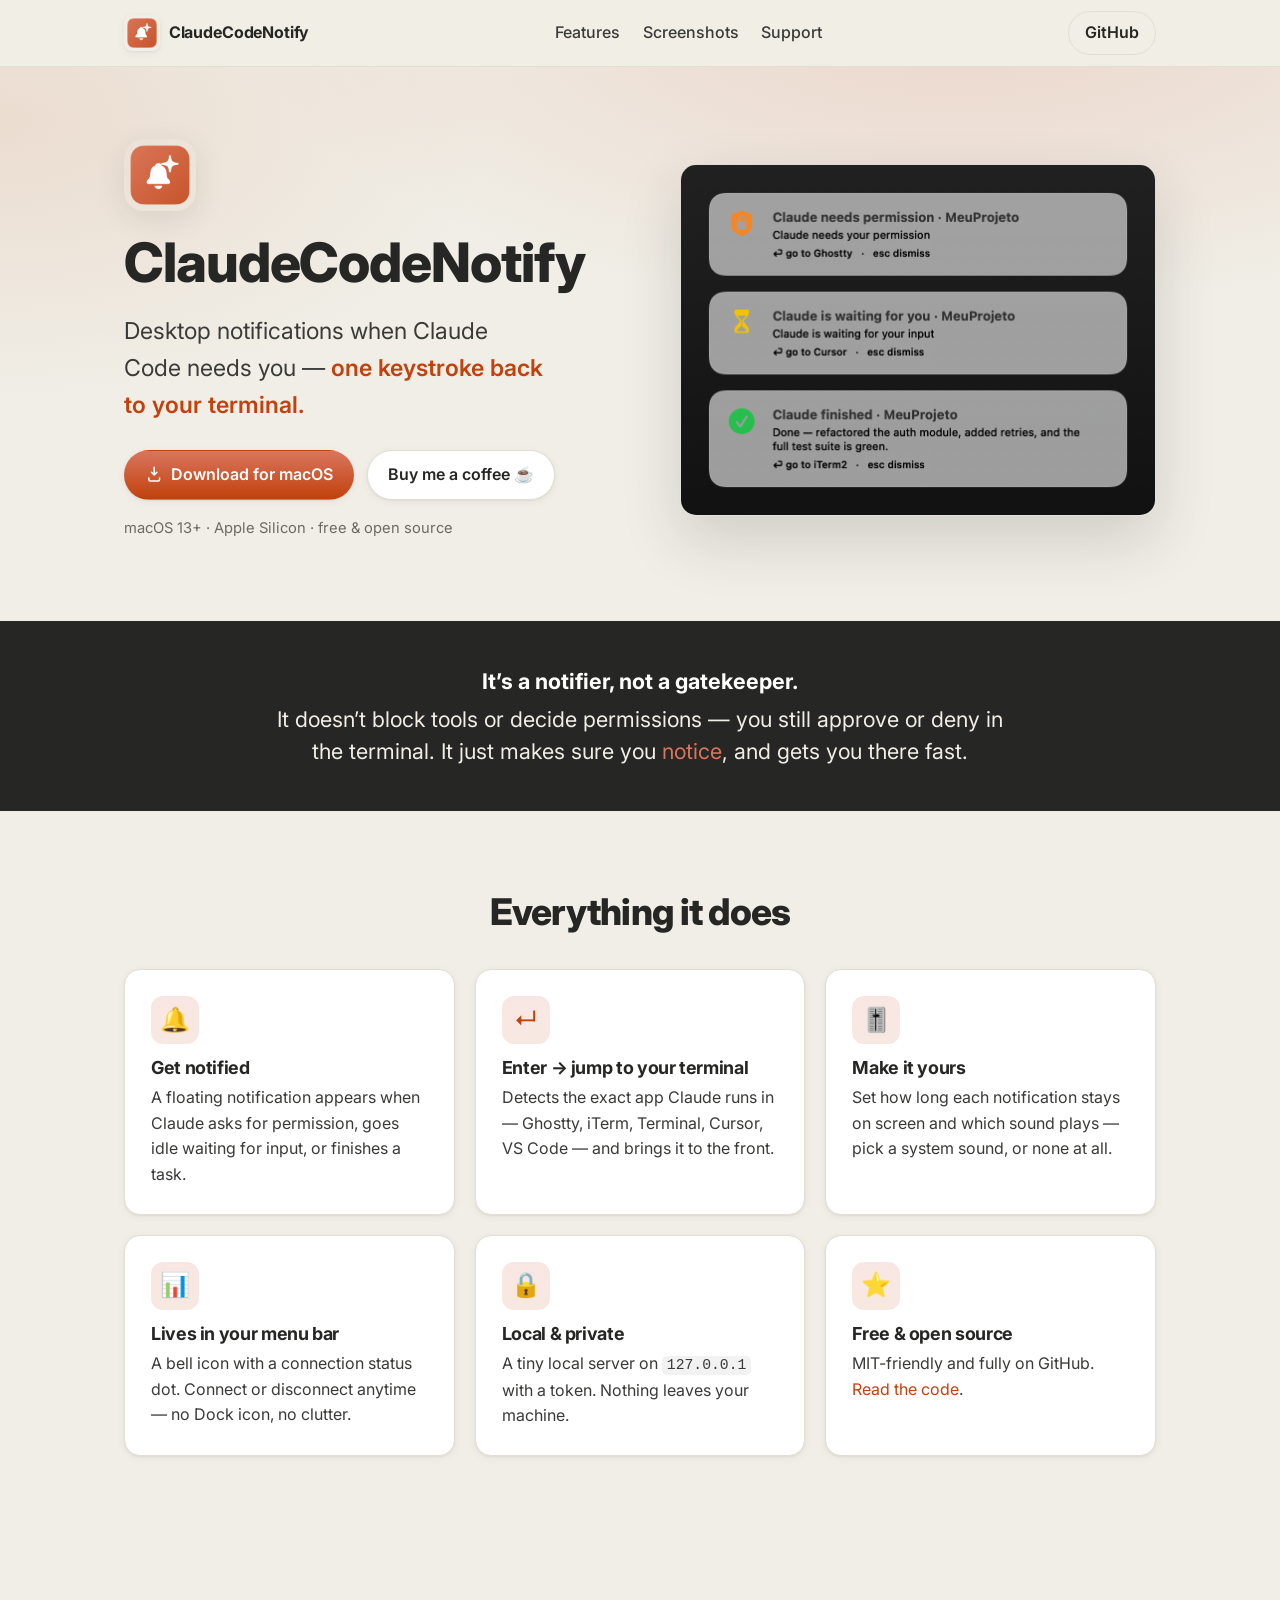
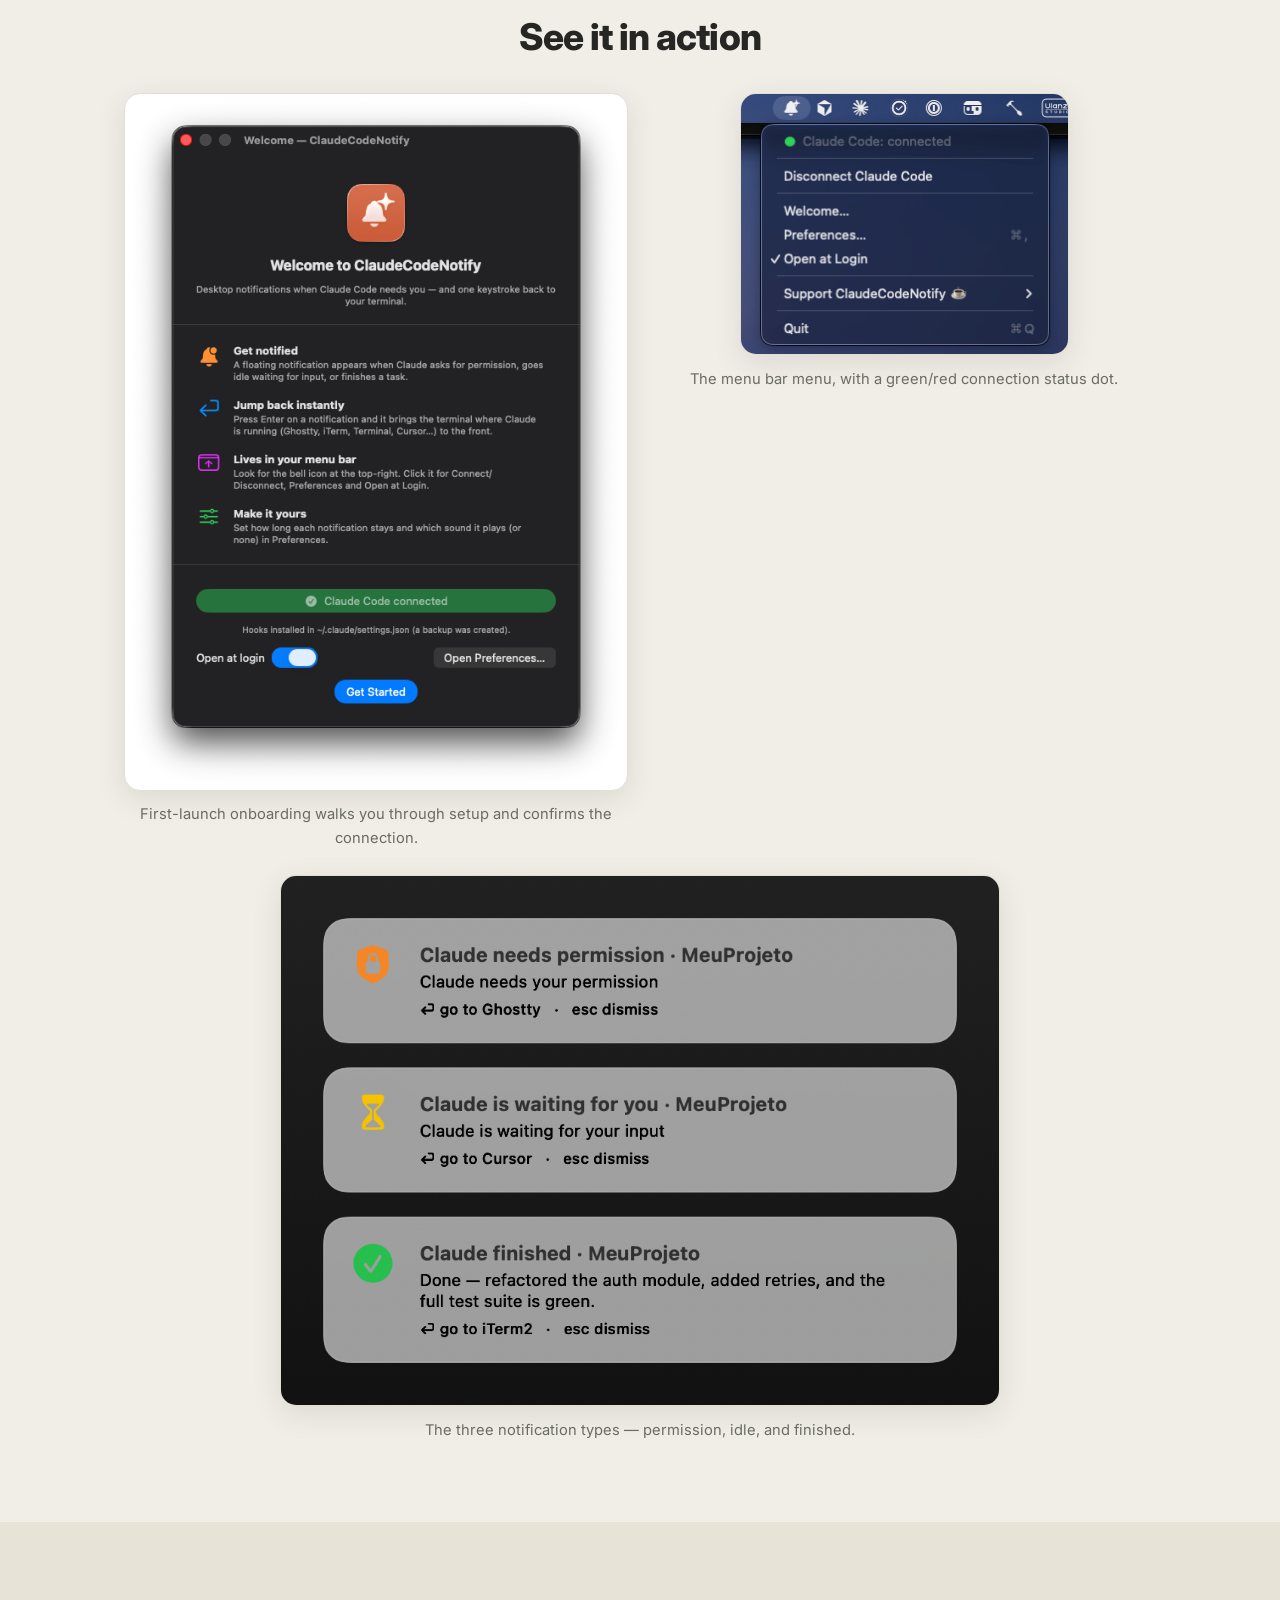
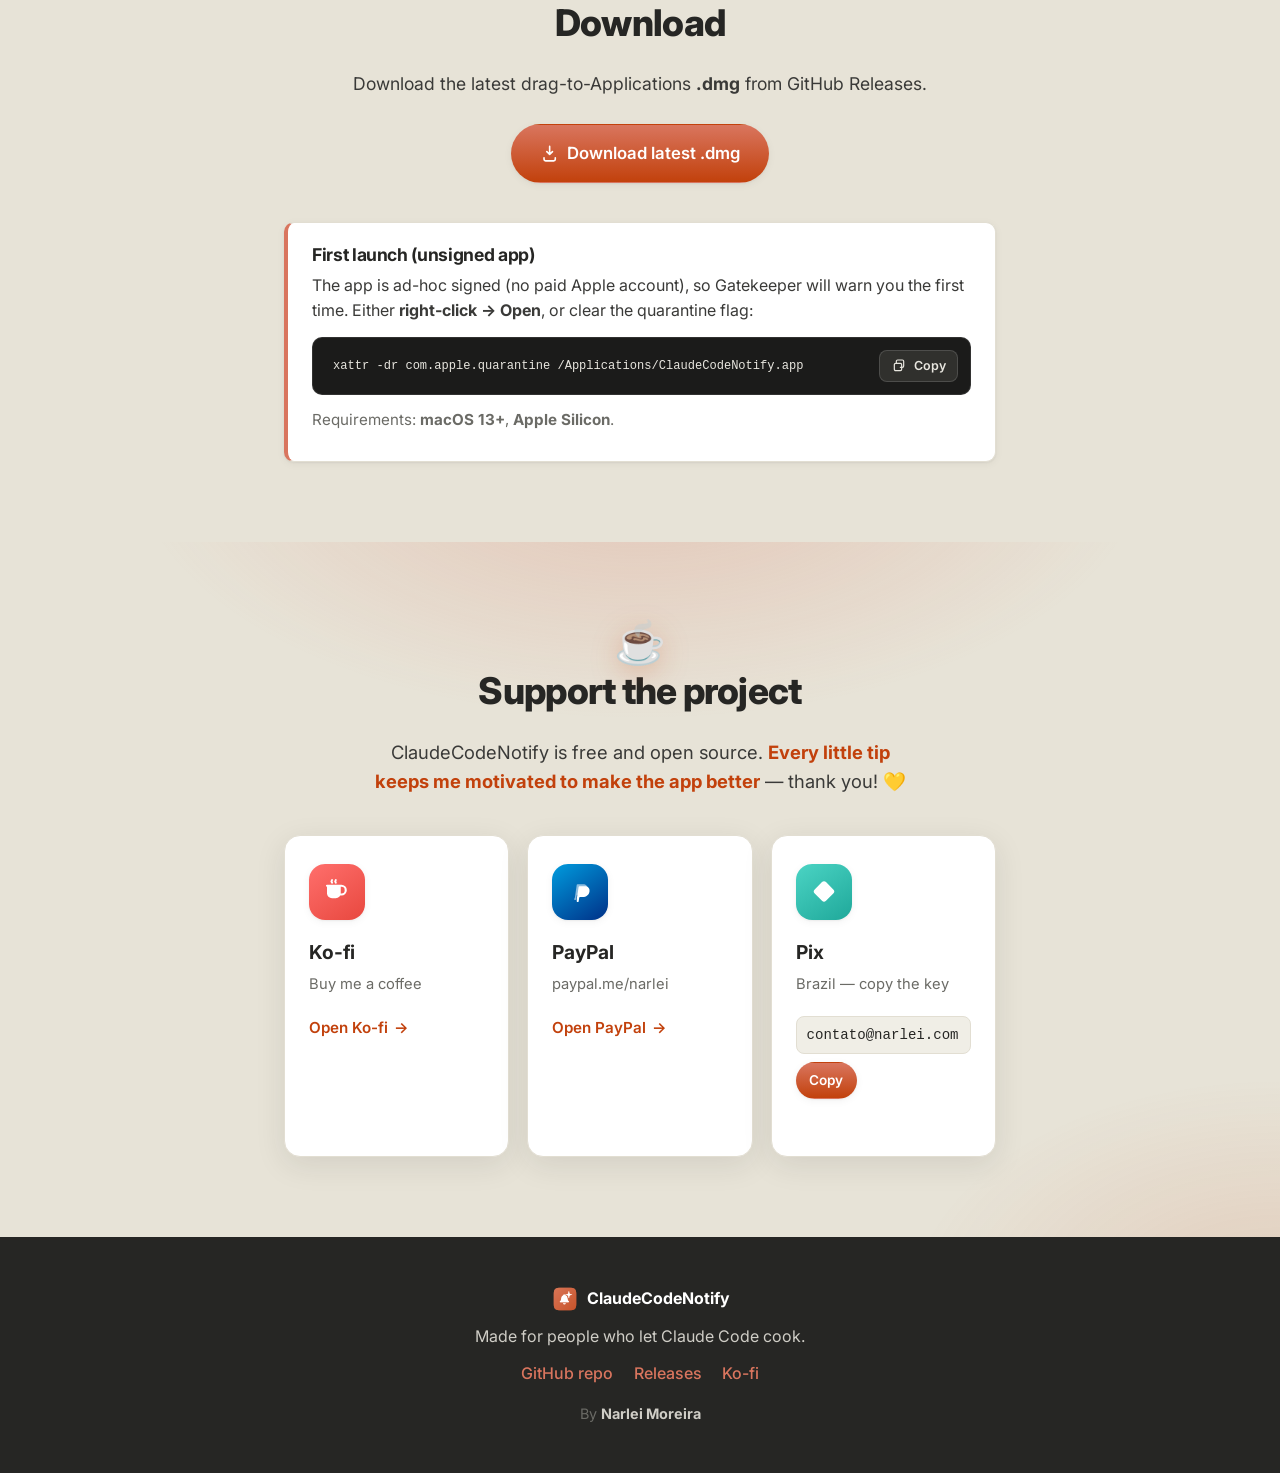
==== website/index.html @ e48ec235 "Notifications improvements" ====
<!DOCTYPE html>
<html lang="en">
<head>
  <meta charset="UTF-8" />
  <meta name="viewport" content="width=device-width, initial-scale=1.0" />
  <title>ClaudeCodeNotify — Desktop notifications for Claude Code</title>
  <meta name="description" content="A tiny macOS menu bar app that notifies you when Claude Code needs permission, goes idle, or finishes a task — then one keystroke brings your terminal back to the front." />

  <!-- Open Graph / social -->
  <meta property="og:title" content="ClaudeCodeNotify" />
  <meta property="og:description" content="Desktop notifications when Claude Code needs you — one keystroke back to your terminal." />
  <meta property="og:type" content="website" />
  <meta property="og:image" content="assets/notifications.png" />

  <link rel="icon" type="image/png" href="assets/icon.png" />

  <!-- Inter via CDN (with system fallback in CSS) -->
  <link rel="preconnect" href="https://fonts.googleapis.com" />
  <link rel="preconnect" href="https://fonts.gstatic.com" crossorigin />
  <link href="https://fonts.googleapis.com/css2?family=Inter:wght@400;500;600;700;800&display=swap" rel="stylesheet" />

  <link rel="stylesheet" href="styles.css" />
</head>
<body>
  <a class="skip-link" href="#main">Skip to content</a>

  <!-- ───────────────────────── Header ───────────────────────── -->
  <header class="site-header">
    <nav class="nav" aria-label="Primary">
      <a class="brand" href="#top">
        <img class="brand__icon" src="assets/icon.png" alt="" width="36" height="36" />
        <span class="brand__name">ClaudeCodeNotify</span>
      </a>
      <ul class="nav__links">
        <li><a href="#features">Features</a></li>
        <li><a href="#screenshots">Screenshots</a></li>
        <li><a href="#support">Support</a></li>
      </ul>
      <a class="btn btn--ghost nav__cta" href="https://github.com/narlei/claudecodenotify" rel="noopener">GitHub</a>
    </nav>
  </header>

  <main id="main">
    <span id="top"></span>

    <!-- ───────────────────────── Hero ───────────────────────── -->
    <section class="hero">
      <div class="hero__inner">
        <div class="hero__copy">
          <div class="hero__badge">
            <img src="assets/icon.png" alt="ClaudeCodeNotify app icon: a coral squircle with a white bell and a sparkle" width="72" height="72" />
          </div>
          <h1 class="hero__title">ClaudeCodeNotify</h1>
          <p class="hero__tagline">
            Desktop notifications when Claude Code needs you —
            <span class="accent">one keystroke back to your terminal.</span>
          </p>
          <div class="hero__actions">
            <a class="btn btn--primary" href="#download">
              <svg class="btn__glyph" viewBox="0 0 24 24" aria-hidden="true" focusable="false"><path d="M12 3v10m0 0l-3.5-3.5M12 13l3.5-3.5M5 17v2a2 2 0 002 2h10a2 2 0 002-2v-2" fill="none" stroke="currentColor" stroke-width="2" stroke-linecap="round" stroke-linejoin="round"/></svg>
              Download for macOS
            </a>
            <a class="btn btn--coffee" href="https://ko-fi.com/narlei" rel="noopener">
              Buy me a coffee ☕
            </a>
          </div>
          <p class="hero__note">macOS 13+ · Apple Silicon · free &amp; open source</p>
        </div>

        <div class="hero__visual">
          <img src="assets/notifications.png"
               alt="Three ClaudeCodeNotify notification cards: Claude needs permission, Claude is waiting for you, and Claude finished — each showing a keystroke to return to the terminal."
               width="952" height="702" loading="eager" />
        </div>
      </div>
    </section>

    <!-- ───────────────── What it is ───────────────── -->
    <section class="band" aria-labelledby="whatis-title">
      <div class="wrap">
        <p class="band__lead">
          <strong>It&rsquo;s a notifier, not a gatekeeper.</strong>
          <span id="whatis-title">It doesn&rsquo;t block tools or decide permissions — you still
          approve or deny in the terminal. It just makes sure you <em>notice</em>, and gets you
          there fast.</span>
        </p>
      </div>
    </section>

    <!-- ───────────────────────── Features ───────────────────────── -->
    <section id="features" class="section" aria-labelledby="features-title">
      <div class="wrap">
        <h2 id="features-title" class="section__title">Everything it does</h2>
        <ul class="features">
          <li class="card">
            <span class="card__icon" aria-hidden="true">🔔</span>
            <h3>Get notified</h3>
            <p>A floating notification appears when Claude asks for permission, goes idle waiting for input, or finishes a task.</p>
          </li>
          <li class="card">
            <span class="card__icon" aria-hidden="true">↵</span>
            <h3>Enter → jump to your terminal</h3>
            <p>Detects the exact app Claude runs in — Ghostty, iTerm, Terminal, Cursor, VS Code — and brings it to the front.</p>
          </li>
          <li class="card">
            <span class="card__icon" aria-hidden="true">🎚️</span>
            <h3>Make it yours</h3>
            <p>Set how long each notification stays on screen and which sound plays — pick a system sound, or none at all.</p>
          </li>
          <li class="card">
            <span class="card__icon" aria-hidden="true">📊</span>
            <h3>Lives in your menu bar</h3>
            <p>A bell icon with a connection status dot. Connect or disconnect anytime — no Dock icon, no clutter.</p>
          </li>
          <li class="card">
            <span class="card__icon" aria-hidden="true">🔒</span>
            <h3>Local &amp; private</h3>
            <p>A tiny local server on <code>127.0.0.1</code> with a token. Nothing leaves your machine.</p>
          </li>
          <li class="card">
            <span class="card__icon" aria-hidden="true">⭐</span>
            <h3>Free &amp; open source</h3>
            <p>MIT-friendly and fully on GitHub. <a href="https://github.com/narlei/claudecodenotify" rel="noopener">Read the code</a>.</p>
          </li>
        </ul>
      </div>
    </section>

    <!-- ───────────────────────── Screenshots ───────────────────────── -->
    <section id="screenshots" class="section" aria-labelledby="shots-title">
      <div class="wrap">
        <h2 id="shots-title" class="section__title">See it in action</h2>
        <div class="gallery">
          <figure class="shot">
            <img src="assets/onboarding.png" alt="The ClaudeCodeNotify welcome window explaining its four features, with a 'Claude Code connected' banner and a Get Started button." width="592" height="820" loading="lazy" />
            <figcaption>First-launch onboarding walks you through setup and confirms the connection.</figcaption>
          </figure>
          <figure class="shot">
            <img src="assets/menu.png" alt="The menu bar dropdown showing a green 'Claude Code: connected' status, with Disconnect, Welcome, Preferences, Open at Login, a Support ClaudeCodeNotify submenu, and Quit." width="329" height="261" loading="lazy" />
            <figcaption>The menu bar menu, with a green/red connection status dot.</figcaption>
          </figure>
          <figure class="shot shot--wide">
            <img src="assets/notifications.png" alt="The three notification types: permission request, idle waiting, and finished task." width="952" height="702" loading="lazy" />
            <figcaption>The three notification types — permission, idle, and finished.</figcaption>
          </figure>
        </div>
      </div>
    </section>

    <!-- ───────────────────────── Download ───────────────────────── -->
    <section id="download" class="section section--cream-deep" aria-labelledby="download-title">
      <div class="wrap wrap--narrow">
        <h2 id="download-title" class="section__title">Download</h2>
        <p class="download__lead">Download the latest drag-to-Applications <strong>.dmg</strong> from GitHub Releases.</p>
        <a class="btn btn--primary btn--lg" href="https://github.com/narlei/claudecodenotify/releases/latest/download/ClaudeCodeNotify.dmg" target="_blank" rel="noopener noreferrer">
          <svg class="btn__glyph" viewBox="0 0 24 24" aria-hidden="true" focusable="false"><path d="M12 3v10m0 0l-3.5-3.5M12 13l3.5-3.5M5 17v2a2 2 0 002 2h10a2 2 0 002-2v-2" fill="none" stroke="currentColor" stroke-width="2" stroke-linecap="round" stroke-linejoin="round"/></svg>
          Download latest .dmg
        </a>

        <div class="callout">
          <h3>First launch (unsigned app)</h3>
          <p>The app is ad-hoc signed (no paid Apple account), so Gatekeeper will warn you the first time. Either <strong>right-click → Open</strong>, or clear the quarantine flag:</p>
          <div class="command-copy">
            <pre class="terminal terminal--inline"><code>xattr -dr com.apple.quarantine /Applications/ClaudeCodeNotify.app</code></pre>
            <button class="command-copy__button" id="command-copy" type="button" data-command="xattr -dr com.apple.quarantine /Applications/ClaudeCodeNotify.app" aria-label="Copy quarantine removal command" aria-controls="command-next-steps" aria-expanded="false">
              <svg viewBox="0 0 24 24" aria-hidden="true" focusable="false"><path d="M8 8V5a2 2 0 0 1 2-2h7a2 2 0 0 1 2 2v7a2 2 0 0 1-2 2h-3m-7-6h7a2 2 0 0 1 2 2v7a2 2 0 0 1-2 2H7a2 2 0 0 1-2-2v-7a2 2 0 0 1 2-2z" fill="none" stroke="currentColor" stroke-width="1.8" stroke-linecap="round" stroke-linejoin="round"/></svg>
              <span aria-live="polite">Copy</span>
            </button>
          </div>
          <div class="command-next-steps" id="command-next-steps" hidden>
            <strong>Next:</strong>
            <ol>
              <li>Open Terminal</li>
              <li>Press <kbd>⌘V</kbd>, then <kbd>Enter</kbd></li>
            </ol>
          </div>
          <p class="callout__req">Requirements: <strong>macOS 13+</strong>, <strong>Apple Silicon</strong>.</p>
        </div>
      </div>
    </section>

    <!-- ───────────────────────── Support ───────────────────────── -->
    <section id="support" class="section section--support" aria-labelledby="support-title">
      <div class="wrap wrap--narrow">
        <span class="support__emoji" aria-hidden="true">☕</span>
        <h2 id="support-title" class="section__title">Support the project</h2>
        <p class="support__lead">
          ClaudeCodeNotify is free and open source. <strong>Every little tip keeps me
          motivated to make the app better</strong> — thank you! 💛
        </p>

        <div class="support__grid">
          <!-- Ko-fi -->
          <a class="support__card support__card--link" href="https://ko-fi.com/narlei" rel="noopener">
            <span class="support__icon support__icon--kofi" aria-hidden="true">
              <svg viewBox="0 0 24 24" fill="none">
                <path d="M4 7h11.5a3.5 3.5 0 0 1 0 7H15" stroke="currentColor" stroke-width="1.7" stroke-linecap="round" stroke-linejoin="round"/>
                <path d="M4 7v6a4 4 0 0 0 4 4h3a4 4 0 0 0 4-4V7H4z" fill="currentColor"/>
                <path d="M8 2.5c-.6.7-.6 1.3 0 2M11 2.5c-.6.7-.6 1.3 0 2" stroke="currentColor" stroke-width="1.6" stroke-linecap="round"/>
              </svg>
            </span>
            <span class="support__label">Ko-fi</span>
            <span class="support__sub">Buy me a coffee</span>
            <span class="support__cta">Open Ko-fi <span aria-hidden="true">→</span></span>
          </a>

          <!-- PayPal -->
          <a class="support__card support__card--link" href="https://paypal.me/narlei" rel="noopener">
            <span class="support__icon support__icon--paypal" aria-hidden="true">
              <svg viewBox="0 0 24 24" fill="none">
                <path d="M7.4 19.5l.5-3.2m0 0L9.4 6.2c.05-.3.3-.5.6-.5h4.3c2.6 0 4.2 1.6 3.8 4.1-.45 2.9-2.6 4.4-5.5 4.4H10c-.3 0-.55.2-.6.5l-.5 3.1c-.05.3-.3.5-.6.5H8c-.4 0-.65-.35-.6-.8z" fill="currentColor" opacity=".55"/>
                <path d="M9.4 17.5l1.5-9.6c.05-.3.3-.5.6-.5h4.3c2.6 0 4.2 1.6 3.8 4.1-.45 2.9-2.6 4.4-5.5 4.4H12c-.3 0-.55.2-.6.5l-.5 3.1c-.05.3-.3.5-.6.5H10c-.4 0-.65-.35-.6-.8z" fill="currentColor"/>
              </svg>
            </span>
            <span class="support__label">PayPal</span>
            <span class="support__sub">paypal.me/narlei</span>
            <span class="support__cta">Open PayPal <span aria-hidden="true">→</span></span>
          </a>

          <!-- Pix -->
          <div class="support__card support__card--pix">
            <span class="support__icon support__icon--pix" aria-hidden="true">
              <svg viewBox="0 0 24 24" fill="none">
                <path d="M12 3.4c.6 0 1.17.24 1.6.66l5.84 5.84a2.26 2.26 0 0 1 0 3.2l-5.84 5.84a2.26 2.26 0 0 1-3.2 0L4.56 13.1a2.26 2.26 0 0 1 0-3.2L10.4 4.06c.43-.42 1-.66 1.6-.66z" fill="currentColor"/>
                <path d="M12 8.2L15.8 12 12 15.8 8.2 12 12 8.2z" fill="#fff" opacity=".9"/>
              </svg>
            </span>
            <span class="support__label">Pix</span>
            <span class="support__sub">Brazil — copy the key</span>
            <div class="pix">
              <code id="pix-key">contato@narlei.com</code>
              <button class="btn btn--primary btn--sm" id="pix-copy" type="button" data-key="contato@narlei.com" aria-label="Copy Pix key contato@narlei.com">Copy</button>
            </div>
            <span class="pix__status" id="pix-status" role="status" aria-live="polite"></span>
          </div>
        </div>
      </div>
    </section>
  </main>

  <!-- ───────────────────────── Footer ───────────────────────── -->
  <footer class="site-footer">
    <div class="wrap site-footer__inner">
      <div class="site-footer__brand">
        <img src="assets/icon.png" alt="" width="28" height="28" />
        <span>ClaudeCodeNotify</span>
      </div>
      <p class="site-footer__tag">Made for people who let Claude Code cook.</p>
      <nav class="site-footer__links" aria-label="Footer">
        <a href="https://github.com/narlei/claudecodenotify" rel="noopener">GitHub repo</a>
        <a href="https://github.com/narlei/claudecodenotify/releases" rel="noopener">Releases</a>
        <a href="https://ko-fi.com/narlei" rel="noopener">Ko-fi</a>
      </nav>
      <p class="site-footer__by">By <strong>Narlei Moreira</strong></p>
    </div>
  </footer>

  <script src="script.js"></script>
</body>
</html>
---- website/styles.css ----
/* ───────────────────────── Tokens ───────────────────────── */
:root {
  --coral:       #D9755E;
  --coral-deep:  #C2410C;
  --cream:       #F0EEE6;
  --cream-deep:  #E7E3D7;
  --ink:         #262624;
  --text:        #3A3A38;
  --muted:       #6B6B66;
  --on-dark:     #F0EEE6; /* text on always-dark sections — stays light in dark mode */
  --on-dark-muted: #cfcdc6;
  --card-bg:     #FFFFFF;
  --border:      #E2DED2;

  --radius:      16px;
  --radius-sm:   10px;
  --shadow-sm:   0 1px 2px rgba(38,38,36,.06), 0 2px 8px rgba(38,38,36,.05);
  --shadow-md:   0 8px 30px rgba(38,38,36,.10);
  --shadow-lg:   0 24px 60px rgba(38,38,36,.16);

  --sans: "Inter", -apple-system, BlinkMacSystemFont, "Segoe UI", Roboto, sans-serif;
  --mono: ui-monospace, SFMono-Regular, "SF Mono", Menlo, Consolas, monospace;

  --maxw: 1080px;
}

/* ───────────────────────── Reset ───────────────────────── */
*, *::before, *::after { box-sizing: border-box; }
html { scroll-behavior: smooth; -webkit-text-size-adjust: 100%; }
body {
  margin: 0;
  font-family: var(--sans);
  color: var(--text);
  background: var(--cream);
  line-height: 1.6;
  -webkit-font-smoothing: antialiased;
}
img { max-width: 100%; height: auto; display: block; }
a { color: var(--coral-deep); text-decoration: none; }
a:hover { text-decoration: underline; }
h1, h2, h3 { color: var(--ink); line-height: 1.15; margin: 0 0 .5em; letter-spacing: -.02em; }
code { font-family: var(--mono); font-size: .92em; }

:focus-visible {
  outline: 3px solid var(--coral);
  outline-offset: 2px;
  border-radius: 4px;
}

.skip-link {
  position: absolute; left: -9999px; top: 0;
  background: var(--ink); color: #fff; padding: .6rem 1rem; z-index: 100;
  border-radius: 0 0 8px 0;
}
.skip-link:focus { left: 0; }

.wrap { width: 100%; max-width: var(--maxw); margin: 0 auto; padding: 0 24px; }
.wrap--narrow { max-width: 760px; }

/* ───────────────────────── Buttons ───────────────────────── */
.btn {
  display: inline-flex; align-items: center; gap: .5rem;
  font: inherit; font-weight: 600;
  padding: .7rem 1.25rem;
  border-radius: 999px;
  border: 1px solid transparent;
  cursor: pointer;
  transition: transform .12s ease, box-shadow .12s ease, background .12s ease, color .12s ease;
  text-decoration: none;
  white-space: nowrap;
}
.btn:hover { text-decoration: none; transform: translateY(-1px); }
.btn:active { transform: translateY(0); }
.btn__glyph { width: 1.15em; height: 1.15em; flex: none; }

.btn--primary {
  background: linear-gradient(180deg, var(--coral), var(--coral-deep));
  color: #fff;
  box-shadow: var(--shadow-sm);
}
.btn--primary:hover { box-shadow: var(--shadow-md); }

.btn--coffee {
  background: var(--card-bg);
  color: var(--ink);
  border-color: var(--border);
  box-shadow: var(--shadow-sm);
}
.btn--coffee:hover { border-color: var(--coral); }

.btn--ghost {
  background: transparent;
  color: var(--ink);
  border-color: var(--border);
}
.btn--ghost:hover { border-color: var(--coral); color: var(--coral-deep); }

.btn--lg { padding: .95rem 1.75rem; font-size: 1.05rem; }
.btn--sm { padding: .4rem .8rem; font-size: .85rem; }

/* ───────────────────────── Header / nav ───────────────────────── */
.site-header {
  position: sticky; top: 0; z-index: 50;
  background: rgba(240,238,230,.82);
  backdrop-filter: saturate(160%) blur(10px);
  border-bottom: 1px solid var(--border);
}
.nav {
  max-width: var(--maxw); margin: 0 auto; padding: .7rem 24px;
  display: flex; align-items: center; gap: 1rem;
}
.brand { display: flex; align-items: center; gap: .55rem; color: var(--ink); font-weight: 700; }
.brand:hover { text-decoration: none; }
.brand__icon { border-radius: 8px; box-shadow: var(--shadow-sm); }
.brand__name { letter-spacing: -.01em; }
.nav__links {
  display: flex; gap: 1.4rem; list-style: none; margin: 0 auto; padding: 0;
}
.nav__links a { color: var(--text); font-weight: 500; }
.nav__links a:hover { color: var(--coral-deep); text-decoration: none; }
.nav__cta { padding: .5rem 1rem; }

/* ───────────────────────── Hero ───────────────────────── */
.hero {
  position: relative;
  background:
    radial-gradient(1200px 500px at 75% -10%, rgba(217,117,94,.20), transparent 60%),
    radial-gradient(900px 500px at 0% 10%, rgba(194,65,12,.10), transparent 55%),
    var(--cream);
  overflow: hidden;
}
.hero__inner {
  max-width: var(--maxw); margin: 0 auto; padding: 72px 24px 80px;
  display: grid; grid-template-columns: 1.05fr 1fr; gap: 56px; align-items: center;
}
.hero__badge img {
  border-radius: 20px; box-shadow: var(--shadow-md); margin-bottom: 1.25rem;
}
.hero__title { font-size: clamp(2.4rem, 5vw, 3.4rem); font-weight: 800; margin-bottom: .35em; }
.hero__tagline { font-size: clamp(1.15rem, 2.3vw, 1.45rem); color: var(--text); max-width: 30ch; margin: 0 0 1.6rem; }
.accent { color: var(--coral-deep); font-weight: 600; }
.hero__actions { display: flex; flex-wrap: wrap; gap: .8rem; margin-bottom: 1.1rem; }
.hero__note { color: var(--muted); font-size: .92rem; margin: 0; }

.hero__visual img {
  border-radius: var(--radius);
  box-shadow: var(--shadow-lg);
  border: 1px solid rgba(38,38,36,.06);
}

/* ───────────────────────── Band (what it is) ───────────────────────── */
.band {
  background: var(--ink);
  color: var(--on-dark);
  padding: 44px 0;
}
.band__lead {
  max-width: 760px; margin: 0 auto; text-align: center;
  font-size: clamp(1.1rem, 2.2vw, 1.35rem); line-height: 1.5;
}
.band__lead strong { color: #fff; display: block; margin-bottom: .35rem; }
.band__lead em { color: var(--coral); font-style: normal; }

/* ───────────────────────── Sections ───────────────────────── */
.section { padding: 80px 0; }
.section--ink { background: var(--ink); color: var(--on-dark); }
.section--cream-deep { background: var(--cream-deep); }
.section__title { font-size: clamp(1.7rem, 3.5vw, 2.3rem); font-weight: 800; text-align: center; margin-bottom: 1.6rem; }
.section__title--light { color: #fff; }

/* ───────────────────────── Features ───────────────────────── */
.features {
  list-style: none; margin: 2.2rem 0 0; padding: 0;
  display: grid; grid-template-columns: repeat(3, 1fr); gap: 20px;
}
.card {
  background: var(--card-bg);
  border: 1px solid var(--border);
  border-radius: var(--radius);
  padding: 26px;
  box-shadow: var(--shadow-sm);
  transition: transform .15s ease, box-shadow .15s ease;
}
.card:hover { transform: translateY(-3px); box-shadow: var(--shadow-md); }
.card__icon {
  display: inline-grid; place-items: center;
  width: 48px; height: 48px; border-radius: 12px;
  background: linear-gradient(180deg, rgba(217,117,94,.18), rgba(194,65,12,.12));
  color: var(--coral-deep);
  font-size: 1.5rem; margin-bottom: .9rem;
}
.card h3 { font-size: 1.12rem; margin-bottom: .4rem; }
.card p { margin: 0; color: var(--text); }
.card code { background: rgba(38,38,36,.06); padding: .1em .35em; border-radius: 5px; }

/* ───────────────────────── How it works ───────────────────────── */
.how__intro { text-align: center; max-width: 640px; margin: 0 auto 2rem; color: #cfcdc6; }
.how__steps {
  list-style: none; margin: 0 auto 2.4rem; padding: 0; max-width: 720px;
  display: grid; gap: 14px;
}
.how__steps li {
  display: flex; gap: 1rem; align-items: flex-start;
  background: rgba(255,255,255,.04);
  border: 1px solid rgba(255,255,255,.08);
  border-radius: var(--radius-sm);
  padding: 16px 18px;
}
.how__steps strong { color: #fff; }
.how__steps code { background: rgba(217,117,94,.18); color: #f3c4b5; padding: .1em .4em; border-radius: 5px; }
.how__num {
  flex: none; width: 30px; height: 30px; border-radius: 999px;
  display: grid; place-items: center; font-weight: 700;
  background: linear-gradient(180deg, var(--coral), var(--coral-deep)); color: #fff;
}

/* ───────────────────────── Terminal block ───────────────────────── */
.terminal {
  background: #1b1b1a;
  color: #e8e6df;
  border: 1px solid rgba(255,255,255,.10);
  border-radius: var(--radius-sm);
  padding: 18px 20px;
  overflow-x: auto;
  font-family: var(--mono);
  font-size: .86rem;
  line-height: 1.7;
  margin: 0;
}
.terminal code { font-family: inherit; }
.t-dim { color: #8a877e; }
.t-arrow { color: var(--coral); }
.terminal--inline {
  background: #1b1b1a; color: #e8e6df; margin: .8rem 0;
  font-size: .82rem; line-height: 1.5;
}
.command-copy {
  display: flex; align-items: center; gap: .75rem;
  background: #1b1b1a;
  border: 1px solid rgba(255,255,255,.10);
  border-radius: var(--radius-sm);
  padding: 12px 12px 12px 20px;
  margin: .8rem 0;
}
.command-copy .terminal--inline {
  flex: 1 1 auto; min-width: 0;
  background: transparent; border: 0; border-radius: 0;
  padding: 0; margin: 0;
}
.command-copy__button {
  flex: none;
  display: inline-flex; align-items: center; gap: .4rem;
  background: #30302d; color: #e8e6df;
  border: 1px solid rgba(255,255,255,.14);
  border-radius: 8px;
  padding: .45rem .7rem;
  font: 600 .78rem var(--sans);
  cursor: pointer;
  transition: background .12s ease, border-color .12s ease, transform .12s ease;
}
.command-copy__button:hover {
  background: #3a3a36; border-color: rgba(255,255,255,.26); transform: translateY(-1px);
}
.command-copy__button:active { transform: translateY(0); }
.command-copy__button svg { width: 1rem; height: 1rem; }
.command-next-steps {
  margin: -.1rem 0 .8rem;
  padding: .85rem 1rem;
  background: rgba(217,117,94,.10);
  border: 1px solid rgba(217,117,94,.28);
  border-radius: var(--radius-sm);
  color: var(--text);
  animation: command-steps-in .18s ease-out;
}
.command-next-steps[hidden] { display: none; }
.command-next-steps strong { color: var(--ink); font-size: .92rem; }
.command-next-steps ol { margin: .35rem 0 0; padding-left: 1.25rem; }
.command-next-steps li { padding-left: .2rem; }
.command-next-steps kbd {
  display: inline-block;
  min-width: 1.7em;
  padding: .05rem .32rem;
  background: var(--card-bg);
  border: 1px solid var(--border);
  border-bottom-width: 2px;
  border-radius: 5px;
  color: var(--ink);
  font: 600 .82em var(--sans);
  text-align: center;
}
@keyframes command-steps-in {
  from { opacity: 0; transform: translateY(-4px); }
  to { opacity: 1; transform: translateY(0); }
}

/* ───────────────────────── Screenshots ───────────────────────── */
.gallery {
  display: grid; grid-template-columns: repeat(2, 1fr); gap: 24px;
  margin-top: 2.2rem;
}
.shot { margin: 0; }
.shot--wide { grid-column: 1 / -1; }
.shot img {
  border-radius: var(--radius);
  box-shadow: var(--shadow-md);
  border: 1px solid var(--border);
  background: var(--card-bg);
  margin: 0 auto;
}
.shot--wide img { max-width: 720px; }
.shot figcaption { text-align: center; color: var(--muted); font-size: .92rem; margin-top: .8rem; }

/* ───────────────────────── Download ───────────────────────── */
.download__lead { text-align: center; font-size: 1.1rem; margin: 0 0 1.6rem; }
.section--cream-deep .btn--lg { display: flex; width: fit-content; margin: 0 auto; }
.callout {
  margin-top: 2.4rem;
  background: var(--card-bg);
  border: 1px solid var(--border);
  border-left: 4px solid var(--coral);
  border-radius: var(--radius-sm);
  padding: 22px 24px;
  box-shadow: var(--shadow-sm);
}
.callout h3 { font-size: 1.1rem; margin-bottom: .5rem; }
.callout p { margin: .4rem 0; }
.callout__req { color: var(--muted); font-size: .95rem; }

/* ───────────────────────── Support ───────────────────────── */
.section--support {
  background:
    radial-gradient(820px 420px at 50% -12%, rgba(217,117,94,.28), transparent 62%),
    radial-gradient(620px 380px at 100% 110%, rgba(194,65,12,.14), transparent 60%),
    var(--cream-deep);
}
.support__emoji {
  display: block; text-align: center; font-size: 2.6rem; line-height: 1;
  margin-bottom: .4rem; filter: drop-shadow(0 6px 14px rgba(194,65,12,.25));
}
.support__lead {
  text-align: center; font-size: 1.15rem; margin: 0 auto 2.4rem; max-width: 46ch;
  color: var(--text);
}
.support__lead strong { color: var(--coral-deep); }

.support__grid { display: grid; grid-template-columns: repeat(3, 1fr); gap: 18px; }
.support__card {
  background: var(--card-bg);
  border: 1px solid var(--border);
  border-radius: var(--radius);
  padding: 28px 24px;
  box-shadow: var(--shadow-md);
  display: flex; flex-direction: column; align-items: flex-start; gap: .3rem;
  color: var(--text);
  transition: transform .16s ease, box-shadow .16s ease, border-color .16s ease;
}
a.support__card--link:hover {
  transform: translateY(-4px); box-shadow: var(--shadow-lg);
  border-color: var(--coral); text-decoration: none;
}
a.support__card--link:hover .support__cta { gap: .55rem; }

.support__icon {
  width: 56px; height: 56px; border-radius: 16px;
  display: grid; place-items: center; color: #fff;
  margin-bottom: .8rem; box-shadow: var(--shadow-sm);
}
.support__icon svg { width: 30px; height: 30px; }
.support__icon--kofi   { background: linear-gradient(145deg, #FF6F6C, #E8483F); }
.support__icon--paypal { background: linear-gradient(145deg, #009CDE, #003087); }
.support__icon--pix    { background: linear-gradient(145deg, #4BD4C4, #1FA89A); }

.support__label { font-weight: 700; color: var(--ink); font-size: 1.2rem; }
.support__sub { color: var(--muted); font-size: .92rem; }
.support__cta {
  display: inline-flex; align-items: center; gap: .35rem;
  margin-top: .9rem; font-weight: 600; color: var(--coral-deep); font-size: .95rem;
  transition: gap .16s ease;
}

.support__card--pix { gap: .3rem; }
.pix {
  display: flex; align-items: center; gap: .5rem; flex-wrap: wrap;
  margin-top: .9rem; width: 100%;
}
.pix code {
  background: var(--cream); border: 1px solid var(--border);
  padding: .5em .7em; border-radius: 8px; font-size: .88rem; color: var(--ink);
  flex: 1 1 auto; min-width: 0; overflow-wrap: anywhere;
}
.pix__status { color: var(--coral-deep); font-size: .85rem; font-weight: 600; min-height: 1.2em; margin-top: .5rem; }

/* ───────────────────────── Footer ───────────────────────── */
.site-footer { background: var(--ink); color: var(--on-dark); padding: 48px 0; }
.site-footer__inner {
  display: flex; flex-direction: column; align-items: center; gap: .7rem; text-align: center;
}
.site-footer__brand { display: flex; align-items: center; gap: .5rem; font-weight: 700; color: #fff; }
.site-footer__brand img { border-radius: 7px; }
.site-footer__tag { color: #cfcdc6; margin: 0; }
.site-footer__links { display: flex; gap: 1.3rem; flex-wrap: wrap; justify-content: center; }
.site-footer__links a { color: var(--coral); font-weight: 500; }
.site-footer__by { color: var(--muted); margin: .3rem 0 0; font-size: .9rem; }
.site-footer__by strong { color: #cfcdc6; }

/* ───────────────────────── Responsive ───────────────────────── */
@media (max-width: 900px) {
  .hero__inner { grid-template-columns: 1fr; gap: 36px; padding: 56px 24px 64px; }
  .hero__tagline { max-width: none; }
  .features { grid-template-columns: repeat(2, 1fr); }
  .support__grid { grid-template-columns: 1fr; }
}
@media (max-width: 680px) {
  .nav__links { display: none; }
  .nav { justify-content: space-between; }
  .brand { margin-right: auto; }
  .features { grid-template-columns: 1fr; }
  .gallery { grid-template-columns: 1fr; }
  .section { padding: 56px 0; }
}

/* ───────────────────────── Dark mode ───────────────────────── */
@media (prefers-color-scheme: dark) {
  :root {
    --cream:      #1c1c1a;
    --cream-deep: #232321;
    --card-bg:    #2a2a27;
    --border:     #3a3a35;
    --text:       #e3e1d9;
    --muted:      #9c9a91;
    --ink:        #f4f2ea;
  }
  body { background: #1c1c1a; }
  h1, h2, h3 { color: #f4f2ea; }
  .site-header { background: rgba(28,28,26,.82); }
  .brand, .nav__cta, .band__lead strong { color: #f4f2ea; }
  .nav__links a { color: var(--text); }
  .hero {
    background:
      radial-gradient(1200px 500px at 75% -10%, rgba(217,117,94,.22), transparent 60%),
      radial-gradient(900px 500px at 0% 10%, rgba(194,65,12,.14), transparent 55%),
      #1c1c1a;
  }
  .accent, .pix__status { color: #e89a85; }
  .btn--coffee, .btn--ghost { color: #f4f2ea; }
  /* Ink sections stay dark; keep their light text readable */
  .band, .section--ink, .site-footer { background: #141413; }
  .section__title--light, .band__lead strong, .how__steps strong { color: #fff; }
  .card code, .pix code { color: var(--text); }
  .pix code { background: #141413; }
  .callout { background: var(--card-bg); }
}

/* ───────────────────────── Motion ───────────────────────── */
@media (prefers-reduced-motion: reduce) {
  html { scroll-behavior: auto; }
  * { transition: none !important; }
  .command-next-steps { animation: none; }
}
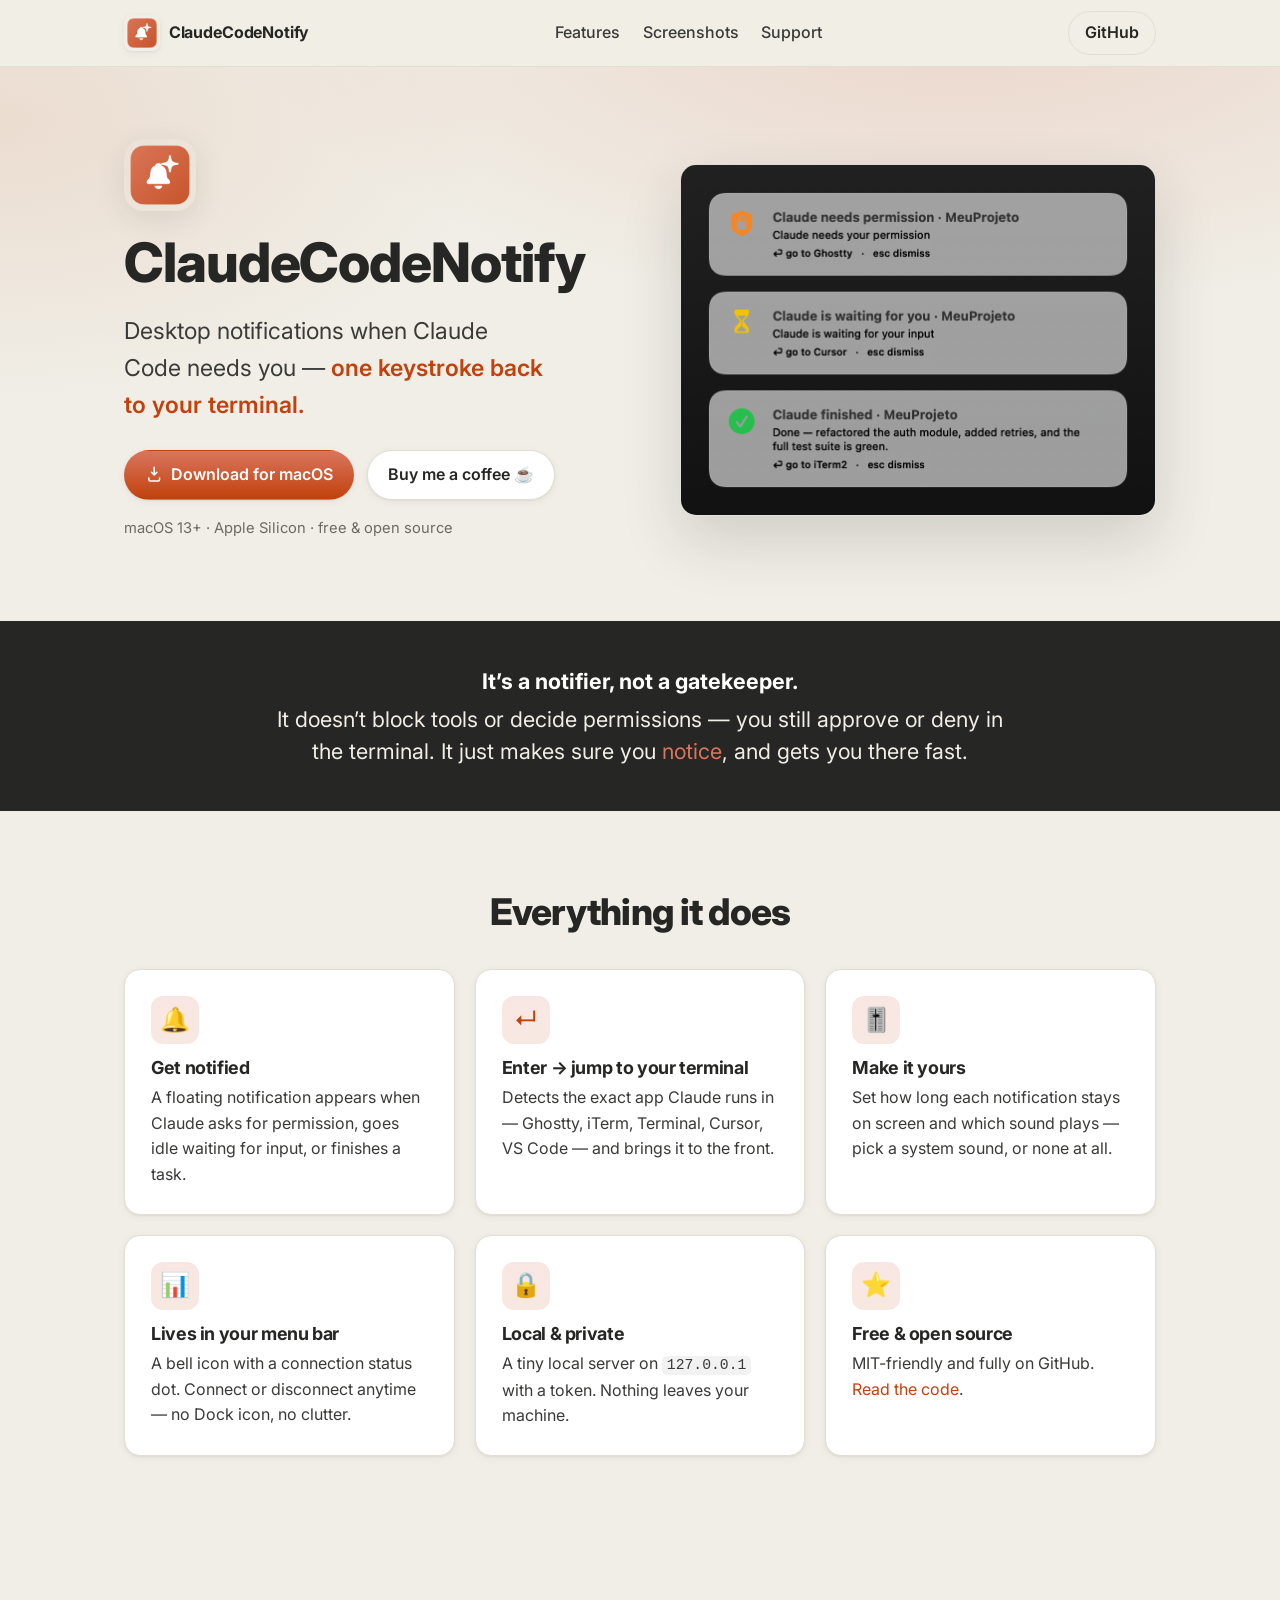
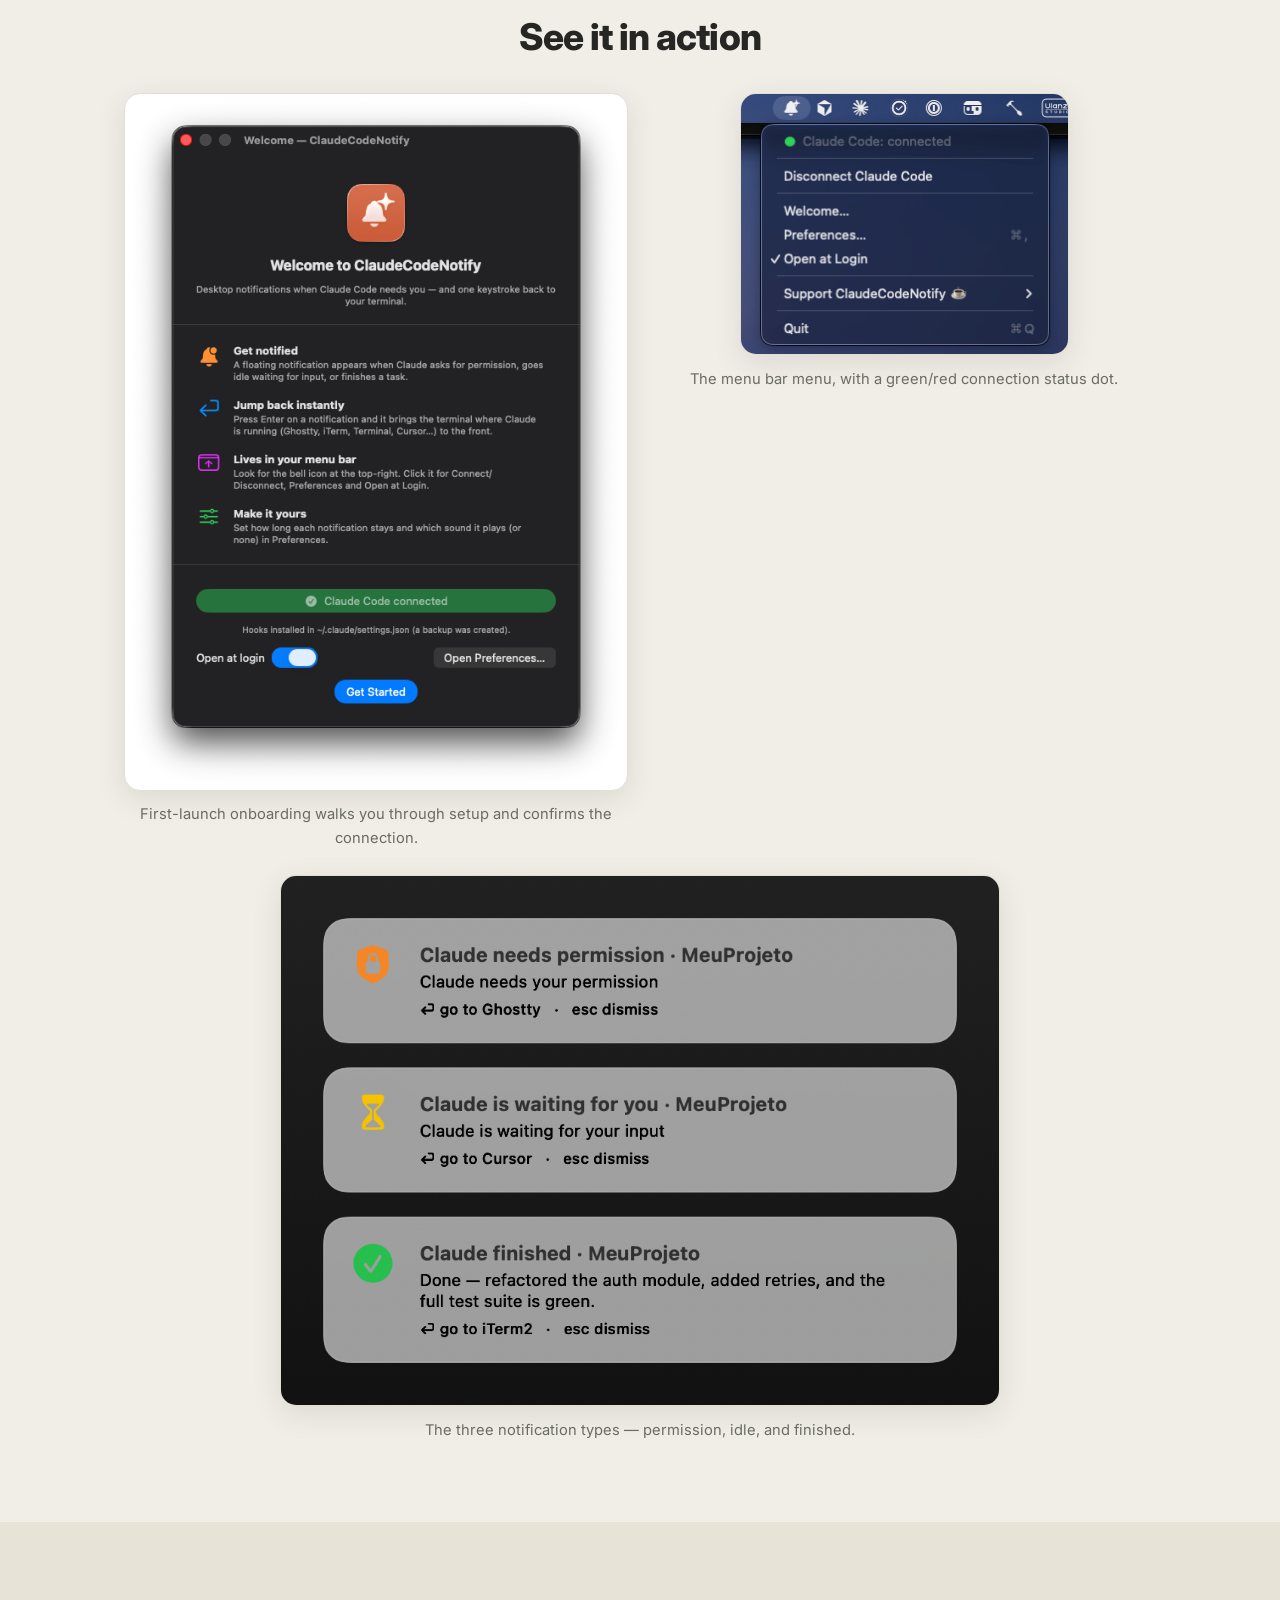
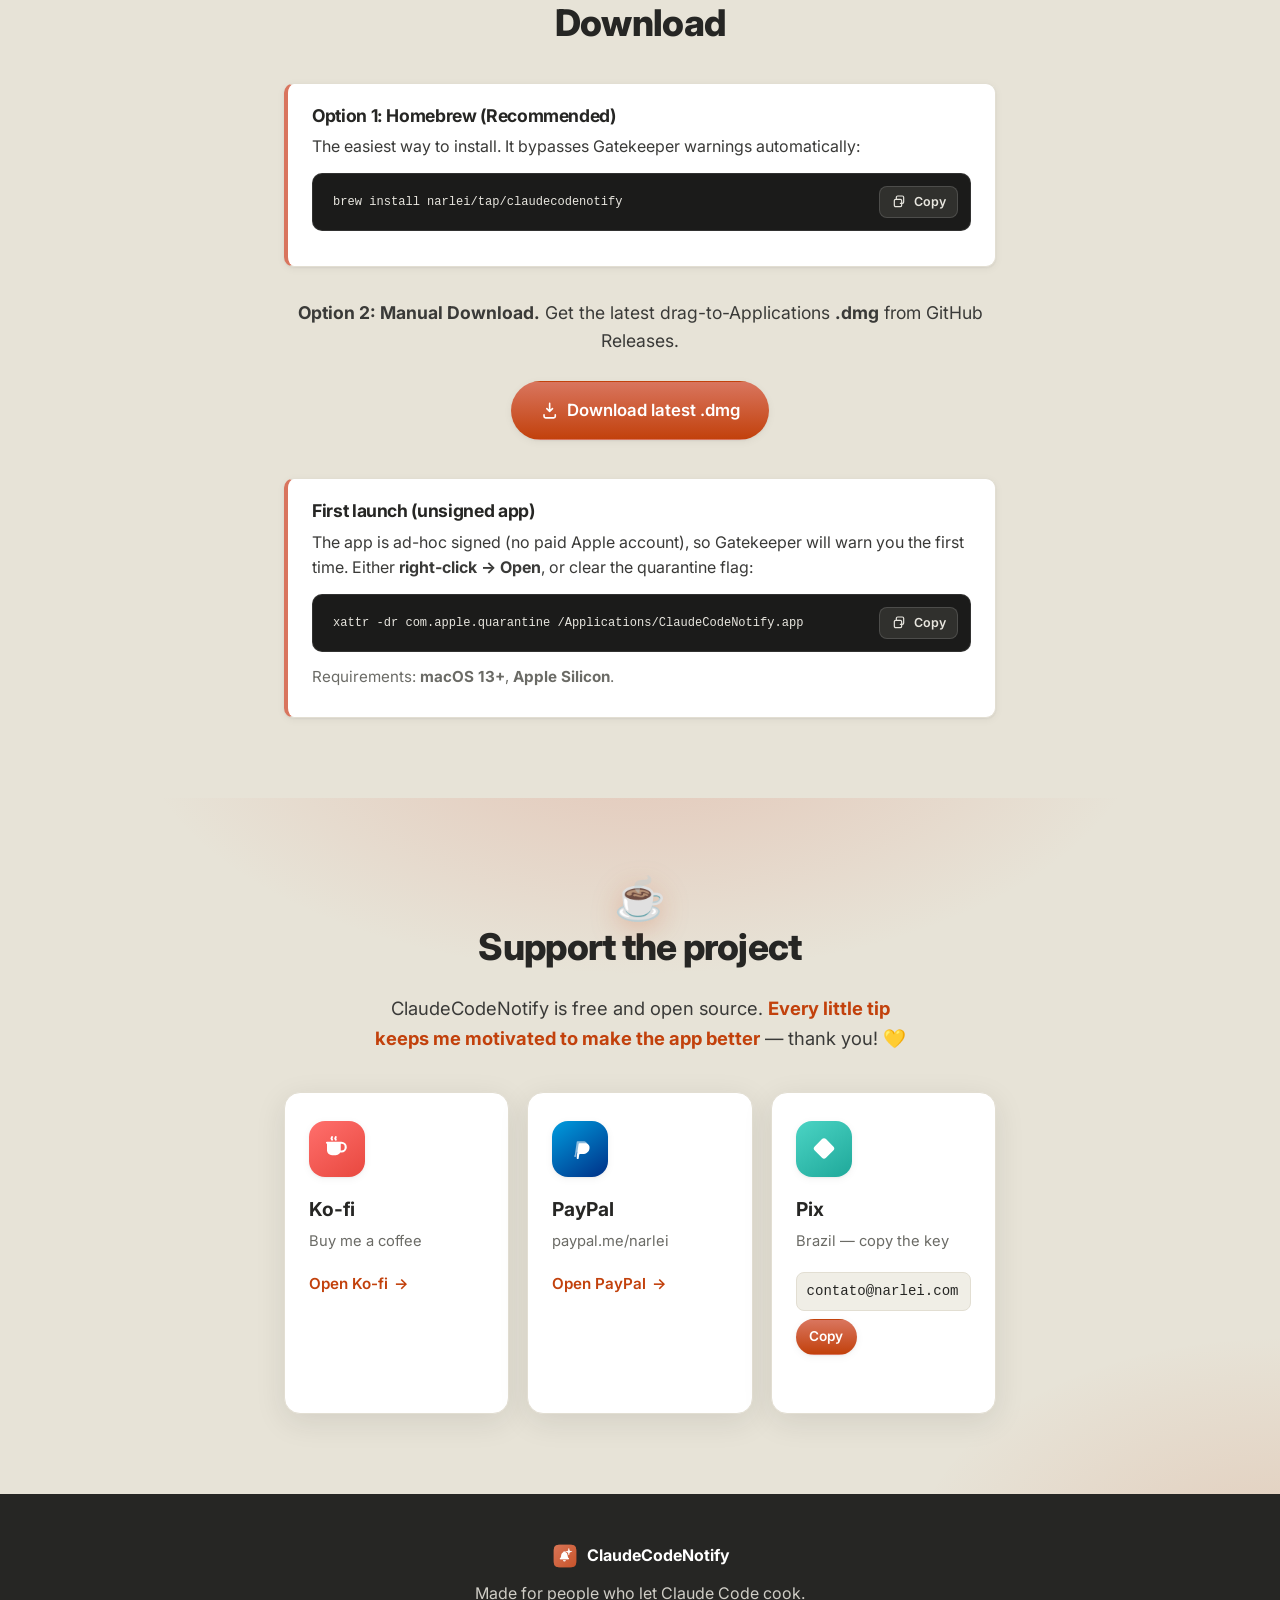
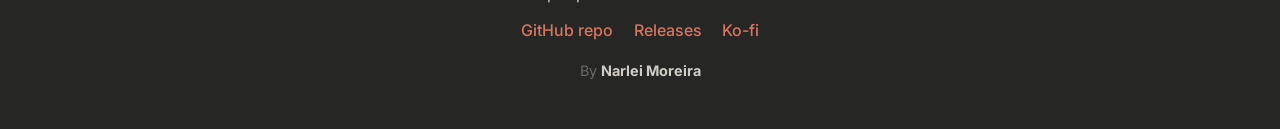
==== commit 0ce71cd9: "Add Homebrew support" ====
--- a/website/index.html
+++ b/website/index.html
@@ -151,7 +151,20 @@
     <section id="download" class="section section--cream-deep" aria-labelledby="download-title">
       <div class="wrap wrap--narrow">
         <h2 id="download-title" class="section__title">Download</h2>
-        <p class="download__lead">Download the latest drag-to-Applications <strong>.dmg</strong> from GitHub Releases.</p>
+        
+        <div class="callout" style="margin-bottom: 2rem;">
+          <h3 style="margin-top: 0;">Option 1: Homebrew (Recommended)</h3>
+          <p>The easiest way to install. It bypasses Gatekeeper warnings automatically:</p>
+          <div class="command-copy">
+            <pre class="terminal terminal--inline"><code>brew install narlei/tap/claudecodenotify</code></pre>
+            <button class="command-copy__button" type="button" data-command="brew install narlei/tap/claudecodenotify" aria-label="Copy brew install command">
+              <svg viewBox="0 0 24 24" aria-hidden="true" focusable="false"><path d="M8 8V5a2 2 0 0 1 2-2h7a2 2 0 0 1 2 2v7a2 2 0 0 1-2 2h-3m-7-6h7a2 2 0 0 1 2 2v7a2 2 0 0 1-2 2H7a2 2 0 0 1-2-2v-7a2 2 0 0 1 2-2z" fill="none" stroke="currentColor" stroke-width="1.8" stroke-linecap="round" stroke-linejoin="round"/></svg>
+              <span aria-live="polite">Copy</span>
+            </button>
+          </div>
+        </div>
+
+        <p class="download__lead"><strong>Option 2: Manual Download.</strong> Get the latest drag-to-Applications <strong>.dmg</strong> from GitHub Releases.</p>
         <a class="btn btn--primary btn--lg" href="https://github.com/narlei/claudecodenotify/releases/latest/download/ClaudeCodeNotify.dmg" target="_blank" rel="noopener noreferrer">
           <svg class="btn__glyph" viewBox="0 0 24 24" aria-hidden="true" focusable="false"><path d="M12 3v10m0 0l-3.5-3.5M12 13l3.5-3.5M5 17v2a2 2 0 002 2h10a2 2 0 002-2v-2" fill="none" stroke="currentColor" stroke-width="2" stroke-linecap="round" stroke-linejoin="round"/></svg>
           Download latest .dmg
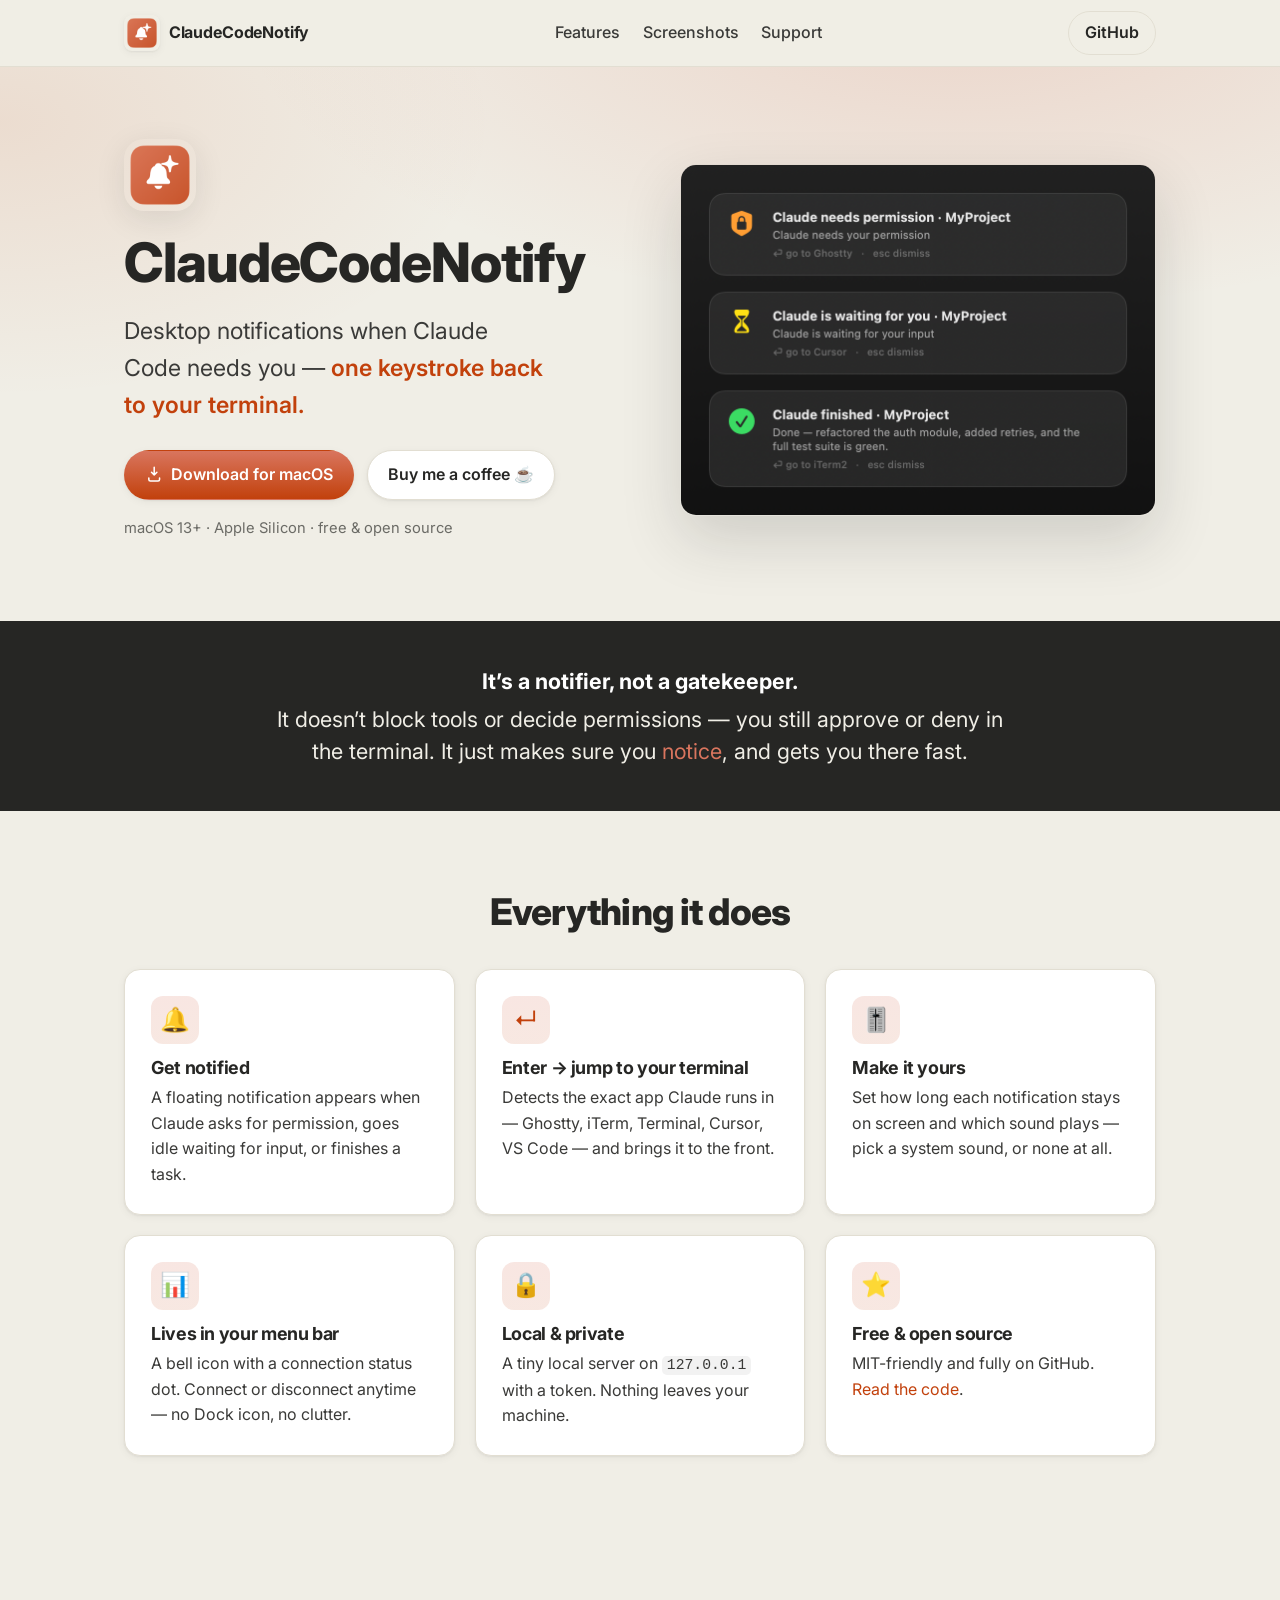
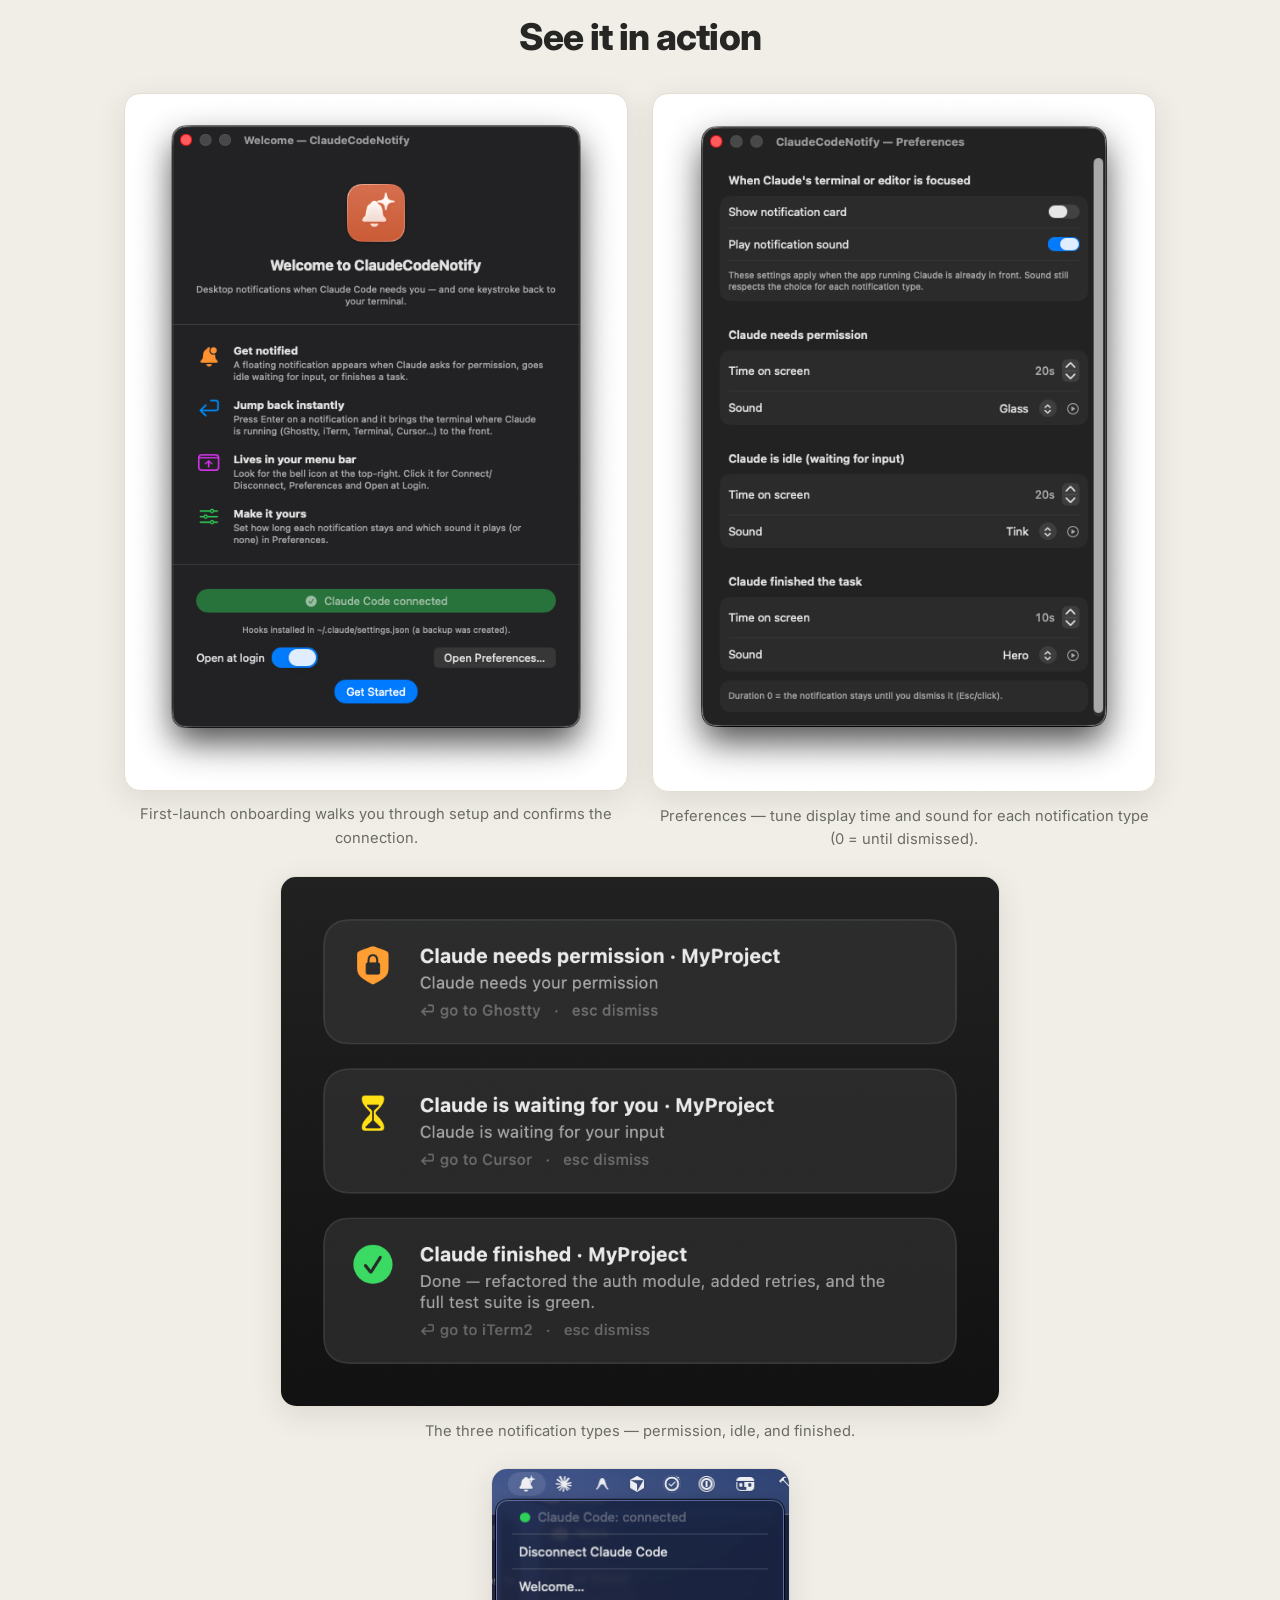
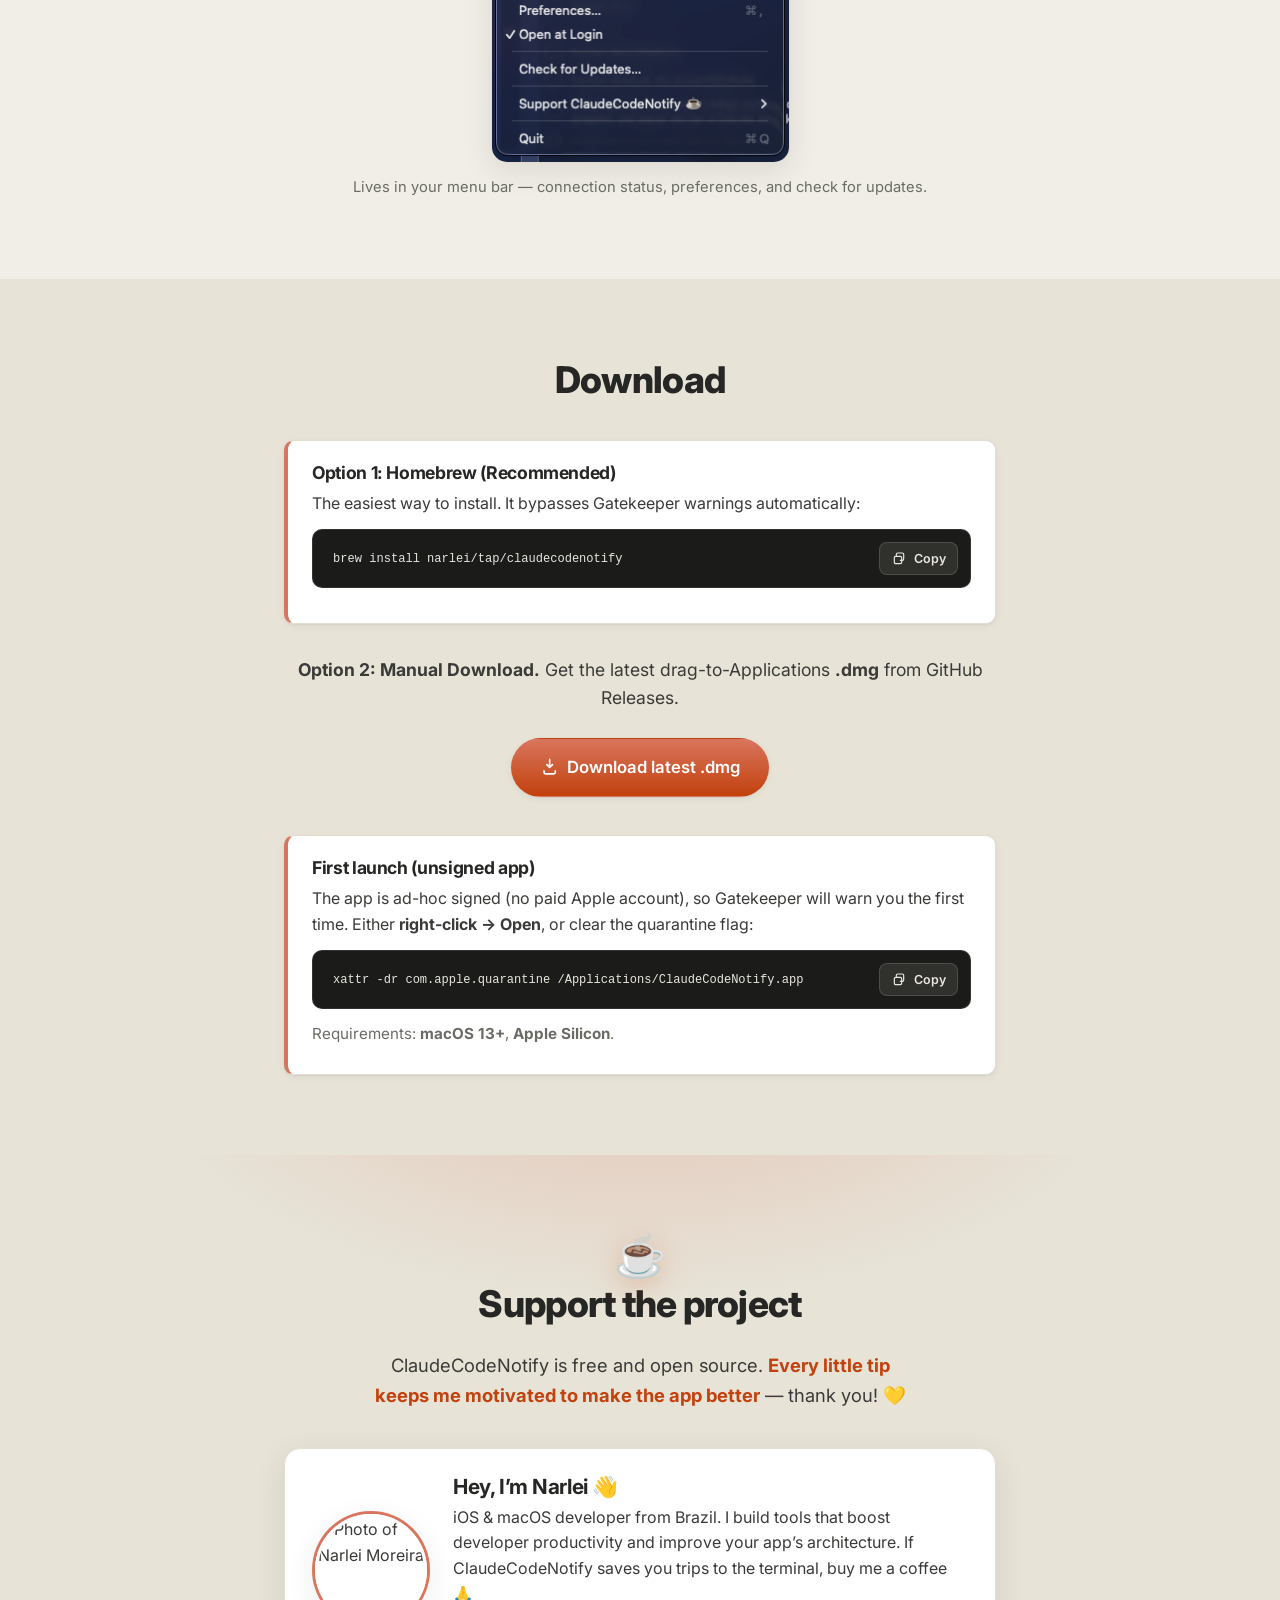
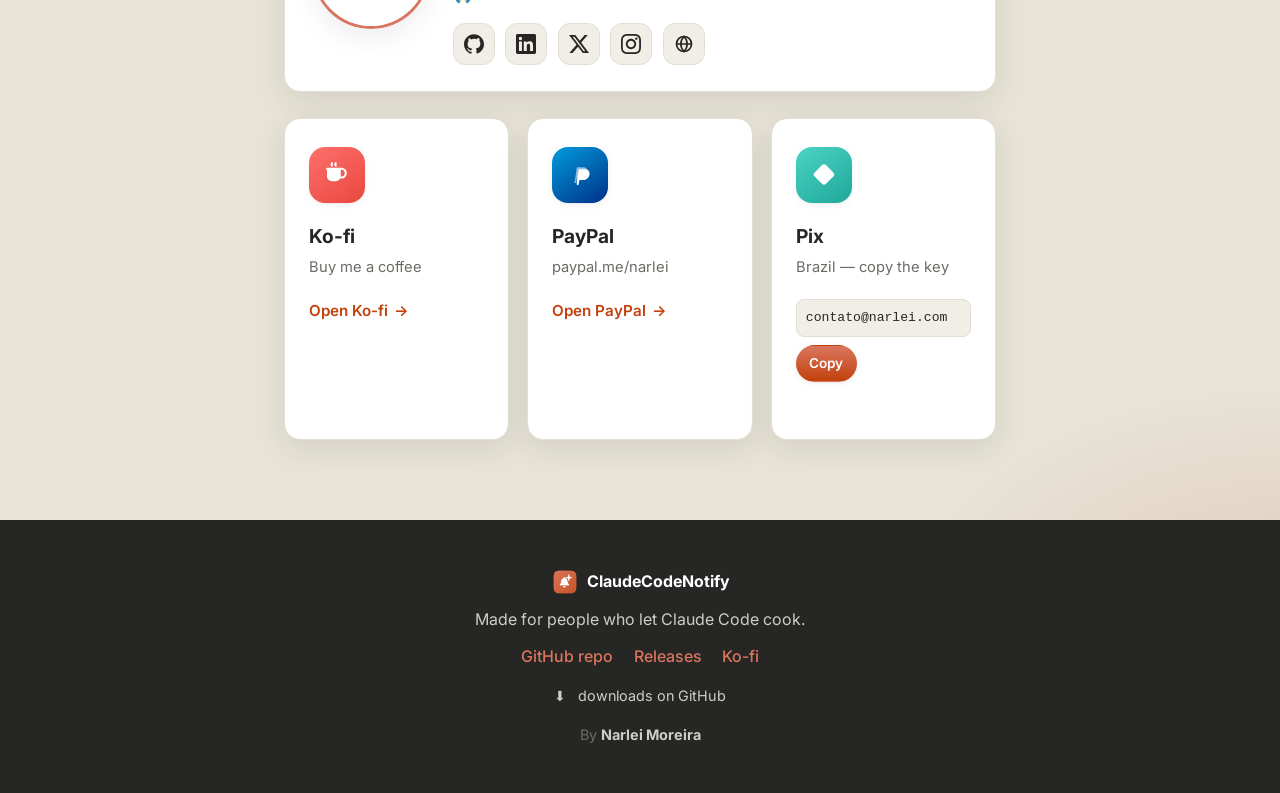
==== commit 8f110550: "Site improvements and Readme improvements" ====
--- a/website/index.html
+++ b/website/index.html
@@ -60,7 +60,7 @@
               <svg class="btn__glyph" viewBox="0 0 24 24" aria-hidden="true" focusable="false"><path d="M12 3v10m0 0l-3.5-3.5M12 13l3.5-3.5M5 17v2a2 2 0 002 2h10a2 2 0 002-2v-2" fill="none" stroke="currentColor" stroke-width="2" stroke-linecap="round" stroke-linejoin="round"/></svg>
               Download for macOS
             </a>
-            <a class="btn btn--coffee" href="https://ko-fi.com/narlei" rel="noopener">
+            <a class="btn btn--coffee" href="#support">
               Buy me a coffee ☕
             </a>
           </div>
@@ -136,12 +136,16 @@
             <figcaption>First-launch onboarding walks you through setup and confirms the connection.</figcaption>
           </figure>
           <figure class="shot">
-            <img src="assets/menu.png" alt="The menu bar dropdown showing a green 'Claude Code: connected' status, with Disconnect, Welcome, Preferences, Open at Login, a Support ClaudeCodeNotify submenu, and Quit." width="329" height="261" loading="lazy" />
-            <figcaption>The menu bar menu, with a green/red connection status dot.</figcaption>
+            <img src="assets/preferences.png" alt="The Preferences window with toggles for showing the card and sound while focused, plus per-type settings for time on screen and sound for permission, idle, and finished notifications." width="572" height="794" loading="lazy" />
+            <figcaption>Preferences — tune display time and sound for each notification type (0 = until dismissed).</figcaption>
           </figure>
           <figure class="shot shot--wide">
             <img src="assets/notifications.png" alt="The three notification types: permission request, idle waiting, and finished task." width="952" height="702" loading="lazy" />
             <figcaption>The three notification types — permission, idle, and finished.</figcaption>
+          </figure>
+          <figure class="shot shot--wide">
+            <img src="assets/menu.png" alt="The menu bar dropdown showing a green 'Claude Code: connected' status, with Disconnect, Welcome, Preferences, Open at Login, Check for Updates, a Support ClaudeCodeNotify submenu, and Quit." width="299" height="295" loading="lazy" />
+            <figcaption>Lives in your menu bar — connection status, preferences, and check for updates.</figcaption>
           </figure>
         </div>
       </div>
@@ -201,6 +205,38 @@
           ClaudeCodeNotify is free and open source. <strong>Every little tip keeps me
           motivated to make the app better</strong> — thank you! 💛
         </p>
+
+        <div class="about support__intro">
+          <img class="about__photo"
+               src="assets/narlei.jpg"
+               onerror="this.onerror=null;this.src='https://github.com/narlei.png';"
+               alt="Photo of Narlei Moreira" width="112" height="112" loading="lazy" />
+          <div class="about__body">
+            <h3 class="about__name">Hey, I&rsquo;m Narlei 👋</h3>
+            <p class="about__bio">
+              iOS &amp; macOS developer from Brazil. I build tools that boost developer
+              productivity and improve your app&rsquo;s architecture. If ClaudeCodeNotify
+              saves you trips to the terminal, buy me a coffee 🙏
+            </p>
+            <nav class="socials" aria-label="Narlei on the web">
+              <a class="social" href="https://github.com/narlei" target="_blank" rel="noopener noreferrer" aria-label="Narlei on GitHub">
+                <svg viewBox="0 0 24 24" aria-hidden="true" focusable="false"><path fill="currentColor" d="M12 .297c-6.63 0-12 5.373-12 12 0 5.303 3.438 9.8 8.205 11.385.6.113.82-.258.82-.577 0-.285-.01-1.04-.015-2.04-3.338.724-4.042-1.61-4.042-1.61C4.422 18.07 3.633 17.7 3.633 17.7c-1.087-.744.084-.729.084-.729 1.205.084 1.838 1.236 1.838 1.236 1.07 1.835 2.809 1.305 3.495.998.108-.776.417-1.305.76-1.605-2.665-.305-5.467-1.334-5.467-5.931 0-1.311.469-2.381 1.236-3.221-.124-.303-.535-1.524.117-3.176 0 0 1.008-.322 3.301 1.23A11.5 11.5 0 0112 5.803c1.02.005 2.047.138 3.006.404 2.291-1.552 3.297-1.23 3.297-1.23.653 1.653.242 2.874.118 3.176.77.84 1.235 1.911 1.235 3.221 0 4.609-2.807 5.624-5.479 5.921.43.372.823 1.102.823 2.222 0 1.606-.014 2.898-.014 3.293 0 .322.216.694.825.576C20.565 22.092 24 17.592 24 12.297c0-6.627-5.373-12-12-12"/></svg>
+              </a>
+              <a class="social" href="https://www.linkedin.com/in/narlei/" target="_blank" rel="noopener noreferrer" aria-label="Narlei on LinkedIn">
+                <svg viewBox="0 0 24 24" aria-hidden="true" focusable="false"><path fill="currentColor" d="M20.447 20.452h-3.554v-5.569c0-1.328-.027-3.037-1.852-3.037-1.853 0-2.136 1.445-2.136 2.939v5.667H9.351V9h3.414v1.561h.046c.477-.9 1.637-1.85 3.37-1.85 3.601 0 4.267 2.37 4.267 5.455v6.286zM5.337 7.433a2.062 2.062 0 01-2.063-2.065 2.064 2.064 0 112.063 2.065zm1.782 13.019H3.555V9h3.564v11.452zM22.225 0H1.771C.792 0 0 .774 0 1.729v20.542C0 23.227.792 24 1.771 24h20.451C23.2 24 24 23.227 24 22.271V1.729C24 .774 23.2 0 22.222 0z"/></svg>
+              </a>
+              <a class="social" href="https://x.com/narleimoreira" target="_blank" rel="noopener noreferrer" aria-label="Narlei on X">
+                <svg viewBox="0 0 24 24" aria-hidden="true" focusable="false"><path fill="currentColor" d="M18.901 1.153h3.68l-8.04 9.19L24 22.846h-7.406l-5.8-7.584-6.638 7.584H.474l8.6-9.83L0 1.154h7.594l5.243 6.932zM17.61 20.644h2.039L6.486 3.24H4.298z"/></svg>
+              </a>
+              <a class="social" href="https://www.instagram.com/narleimoreira/" target="_blank" rel="noopener noreferrer" aria-label="Narlei on Instagram">
+                <svg viewBox="0 0 24 24" aria-hidden="true" focusable="false"><path fill="currentColor" d="M12 0C8.74 0 8.333.015 7.053.072 5.775.132 4.905.333 4.14.63c-.789.306-1.459.717-2.126 1.384S.935 3.35.63 4.14C.333 4.905.131 5.775.072 7.053.012 8.333 0 8.74 0 12s.015 3.667.072 4.947c.06 1.277.261 2.148.558 2.913.306.788.717 1.459 1.384 2.126.667.666 1.336 1.079 2.126 1.384.766.296 1.636.498 2.913.558C8.333 23.988 8.74 24 12 24s3.667-.015 4.947-.072c1.277-.06 2.148-.262 2.913-.558.788-.306 1.459-.718 2.126-1.384.666-.667 1.079-1.335 1.384-2.126.296-.765.498-1.636.558-2.913.06-1.28.072-1.687.072-4.947s-.015-3.667-.072-4.947c-.06-1.277-.262-2.149-.558-2.913-.306-.789-.718-1.459-1.384-2.126C21.319 1.347 20.651.935 19.86.63c-.765-.297-1.636-.499-2.913-.558C15.667.012 15.26 0 12 0zm0 2.16c3.203 0 3.585.016 4.85.071 1.17.055 1.805.249 2.227.415.562.217.96.477 1.382.896.419.42.679.819.896 1.381.164.422.36 1.057.413 2.227.057 1.266.07 1.646.07 4.85s-.015 3.585-.074 4.85c-.061 1.17-.256 1.805-.421 2.227-.224.562-.479.96-.899 1.382-.419.419-.824.679-1.38.896-.42.164-1.065.36-2.235.413-1.274.057-1.649.07-4.859.07-3.211 0-3.586-.015-4.859-.074-1.171-.061-1.816-.256-2.236-.421-.569-.224-.96-.479-1.379-.899-.421-.419-.69-.824-.9-1.38-.165-.42-.359-1.065-.42-2.235-.045-1.26-.061-1.649-.061-4.844 0-3.196.016-3.586.061-4.861.061-1.17.255-1.814.42-2.234.21-.57.479-.96.9-1.381.419-.419.81-.689 1.379-.898.42-.166 1.051-.361 2.221-.421 1.275-.045 1.65-.06 4.859-.06zm0 3.678c-3.405 0-6.162 2.76-6.162 6.162 0 3.405 2.76 6.162 6.162 6.162 3.405 0 6.162-2.76 6.162-6.162 0-3.405-2.76-6.162-6.162-6.162zM12 16c-2.21 0-4-1.79-4-4s1.79-4 4-4 4 1.79 4 4-1.79 4-4 4zm7.846-10.405a1.44 1.44 0 11-2.88 0 1.44 1.44 0 012.88 0z"/></svg>
+              </a>
+              <a class="social social--web" href="https://narlei.com" target="_blank" rel="noopener noreferrer" aria-label="narlei.com">
+                <svg viewBox="0 0 24 24" aria-hidden="true" focusable="false" fill="none" stroke="currentColor" stroke-width="2"><circle cx="12" cy="12" r="9"/><path d="M3 12h18M12 3c2.5 2.5 3.8 5.7 3.8 9s-1.3 6.5-3.8 9c-2.5-2.5-3.8-5.7-3.8-9S9.5 5.5 12 3z"/></svg>
+              </a>
+            </nav>
+          </div>
+        </div>
 
         <div class="support__grid">
           <!-- Ko-fi -->
@@ -264,6 +300,9 @@
         <a href="https://github.com/narlei/claudecodenotify/releases" rel="noopener">Releases</a>
         <a href="https://ko-fi.com/narlei" rel="noopener">Ko-fi</a>
       </nav>
+      <p class="site-footer__downloads" id="dl-count" hidden>
+        <span aria-hidden="true">⬇</span> <strong id="dl-count-num"></strong> downloads on GitHub
+      </p>
       <p class="site-footer__by">By <strong>Narlei Moreira</strong></p>
     </div>
   </footer>
--- a/website/styles.css
+++ b/website/styles.css
@@ -380,15 +380,56 @@
 
 .support__card--pix { gap: .3rem; }
 .pix {
-  display: flex; align-items: center; gap: .5rem; flex-wrap: wrap;
+  display: flex; flex-direction: column; align-items: flex-start; gap: .55rem;
   margin-top: .9rem; width: 100%;
 }
 .pix code {
+  display: block; width: 100%;
   background: var(--cream); border: 1px solid var(--border);
-  padding: .5em .7em; border-radius: 8px; font-size: .88rem; color: var(--ink);
-  flex: 1 1 auto; min-width: 0; overflow-wrap: anywhere;
+  padding: .55em .7em; border-radius: 8px; font-size: .82rem; color: var(--ink);
+  white-space: nowrap; overflow-x: auto;
 }
 .pix__status { color: var(--coral-deep); font-size: .85rem; font-weight: 600; min-height: 1.2em; margin-top: .5rem; }
+
+/* ───────────────────── About / maker block (inside Support) ───────────────────── */
+.about {
+  display: flex; align-items: center; gap: 26px;
+  background: var(--card-bg);
+  border: 1px solid var(--border);
+  border-radius: var(--radius);
+  padding: 26px 30px;
+  box-shadow: var(--shadow-md);
+  text-align: left;
+}
+.support__intro { margin-bottom: 26px; }
+.about__photo {
+  flex: none; width: 112px; height: 112px; border-radius: 50%;
+  object-fit: cover;
+  border: 3px solid var(--card-bg);
+  box-shadow: 0 0 0 3px var(--coral), var(--shadow-md);
+}
+.about__body { min-width: 0; }
+.about__name { font-size: 1.3rem; margin-bottom: .35rem; }
+.about__bio { margin: 0 0 1rem; color: var(--text); }
+
+.socials { display: flex; gap: .65rem; flex-wrap: wrap; }
+.social {
+  width: 42px; height: 42px; border-radius: 12px;
+  display: grid; place-items: center;
+  background: var(--cream); border: 1px solid var(--border);
+  color: var(--ink);
+  transition: transform .15s ease, background .15s ease, color .15s ease, border-color .15s ease;
+}
+.social svg { width: 20px; height: 20px; }
+.social:hover {
+  transform: translateY(-2px); text-decoration: none;
+  background: var(--coral); border-color: var(--coral); color: #fff;
+}
+
+@media (max-width: 600px) {
+  .about { flex-direction: column; text-align: center; padding: 28px 22px; }
+  .socials { justify-content: center; }
+}
 
 /* ───────────────────────── Footer ───────────────────────── */
 .site-footer { background: var(--ink); color: var(--on-dark); padding: 48px 0; }
@@ -400,6 +441,11 @@
 .site-footer__tag { color: #cfcdc6; margin: 0; }
 .site-footer__links { display: flex; gap: 1.3rem; flex-wrap: wrap; justify-content: center; }
 .site-footer__links a { color: var(--coral); font-weight: 500; }
+.site-footer__downloads {
+  margin: .2rem 0 0; font-size: .9rem; color: var(--on-dark-muted);
+  display: inline-flex; align-items: center; gap: .35rem;
+}
+.site-footer__downloads strong { color: var(--coral); }
 .site-footer__by { color: var(--muted); margin: .3rem 0 0; font-size: .9rem; }
 .site-footer__by strong { color: #cfcdc6; }
 
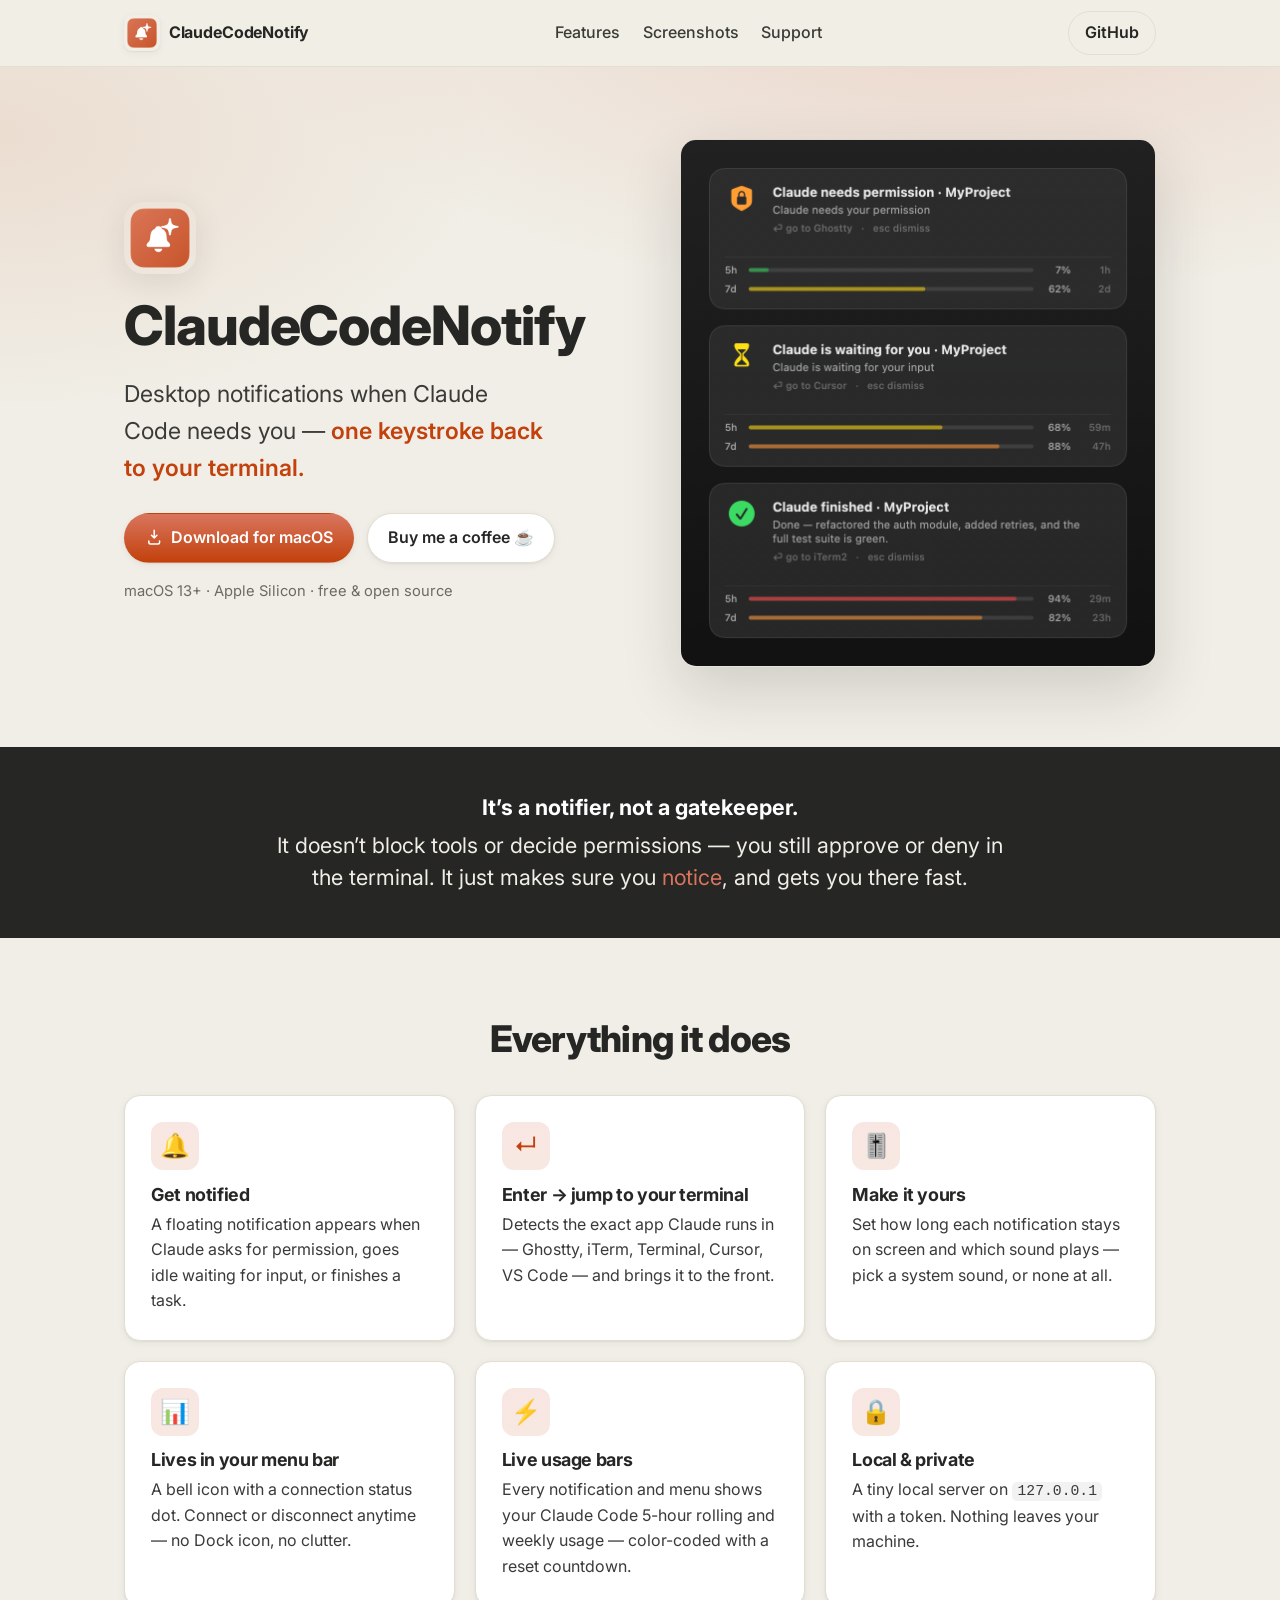
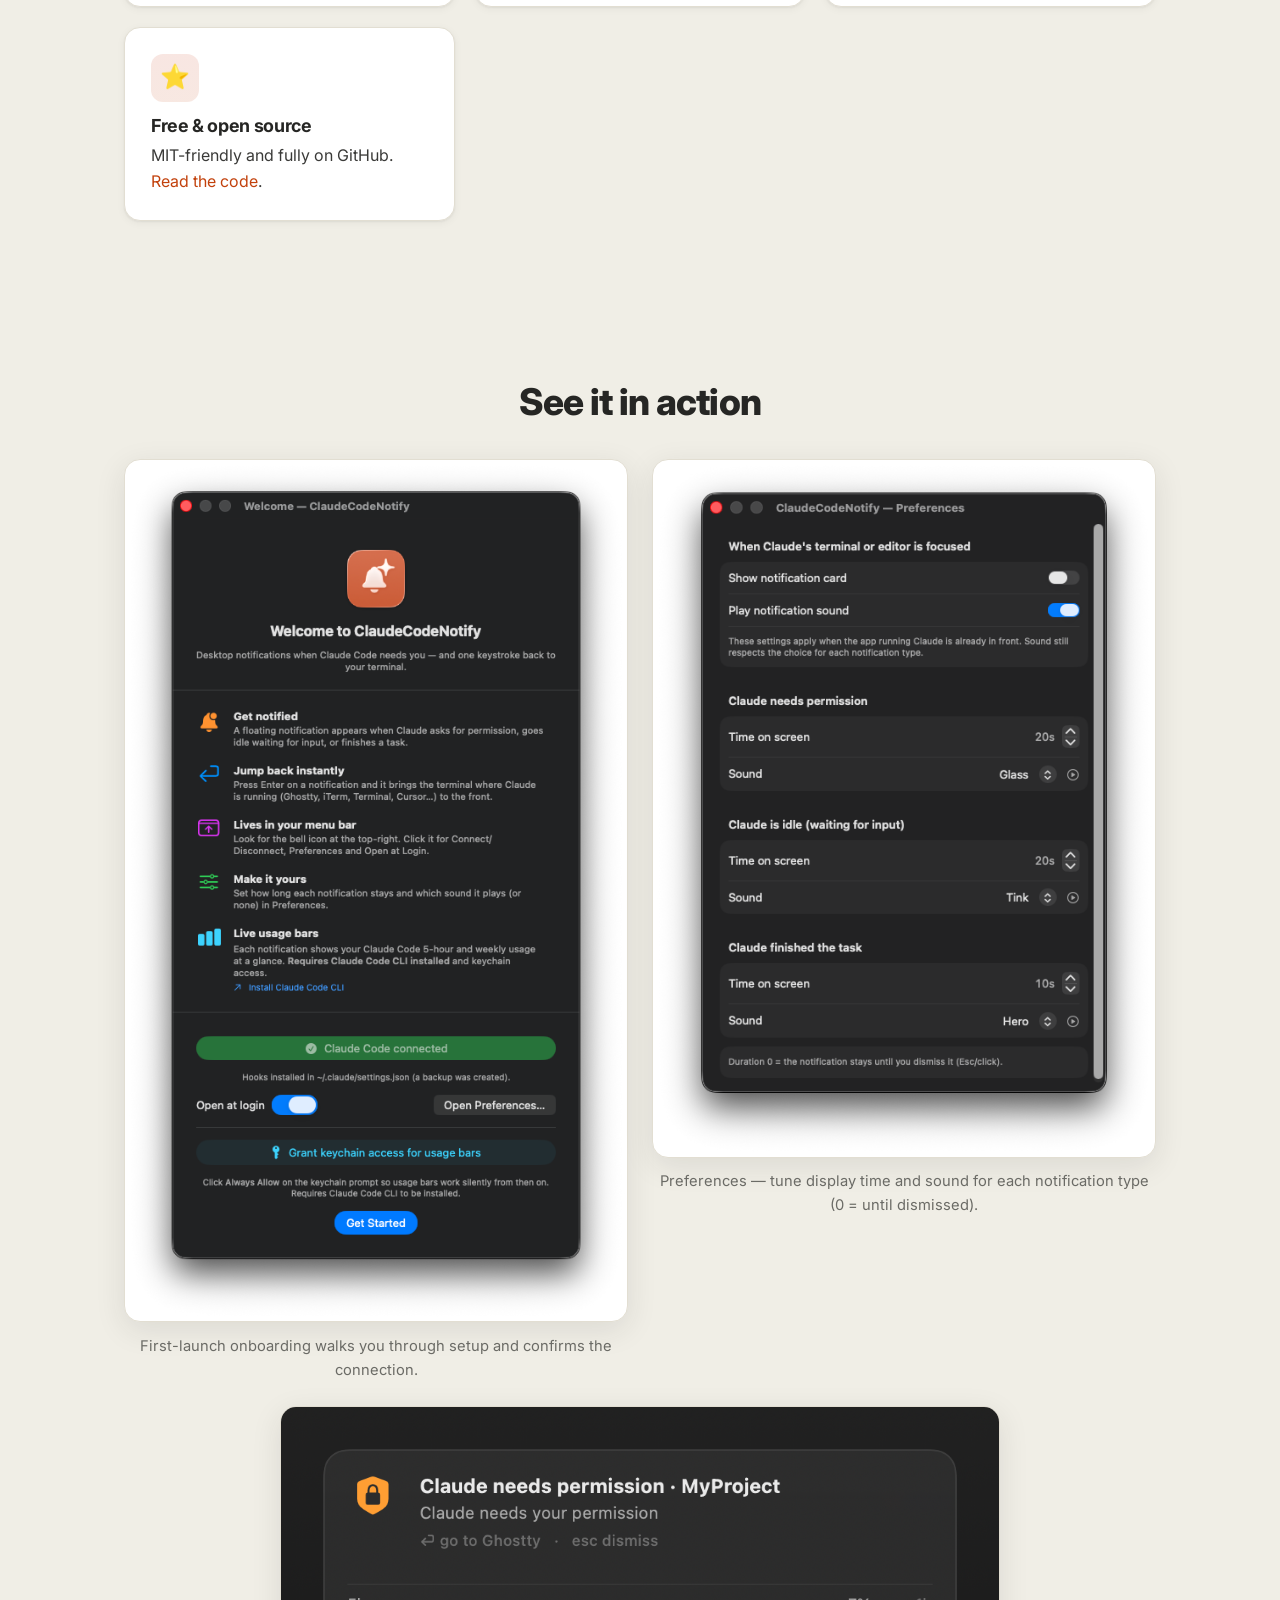
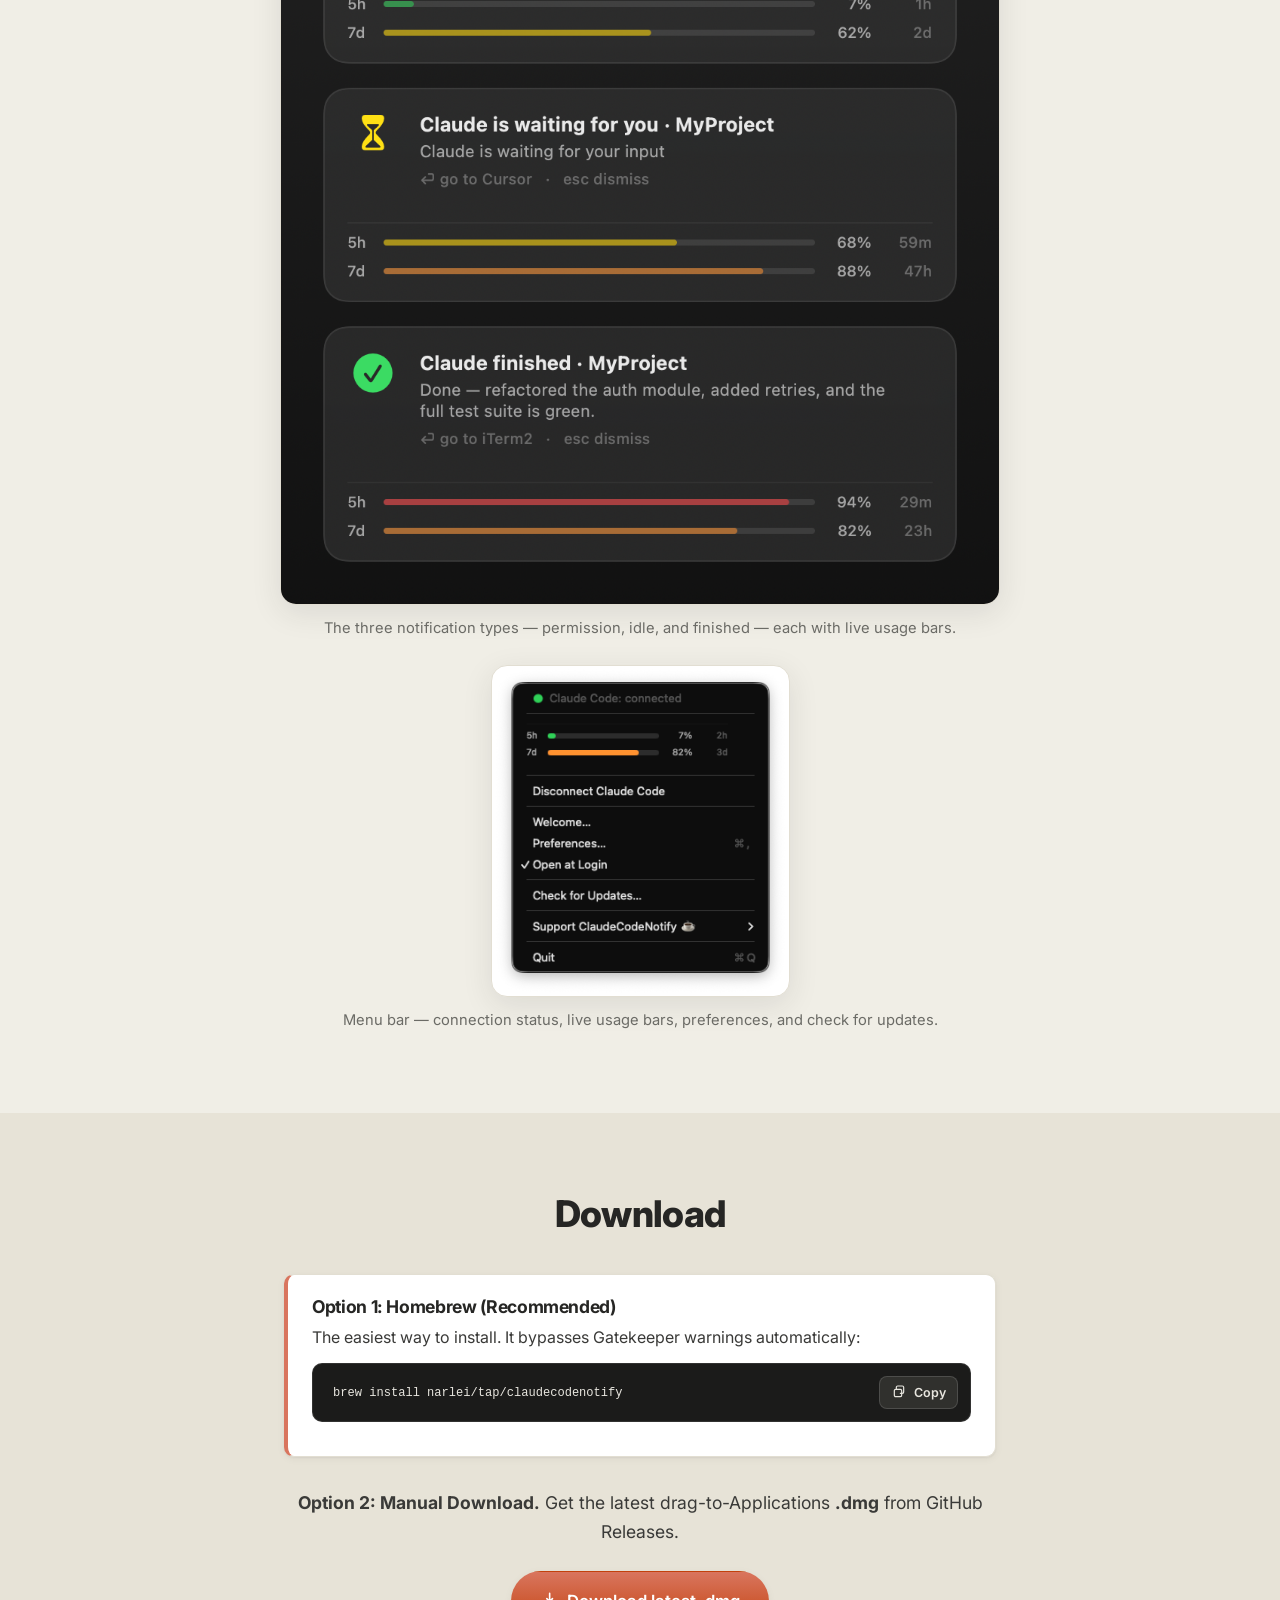
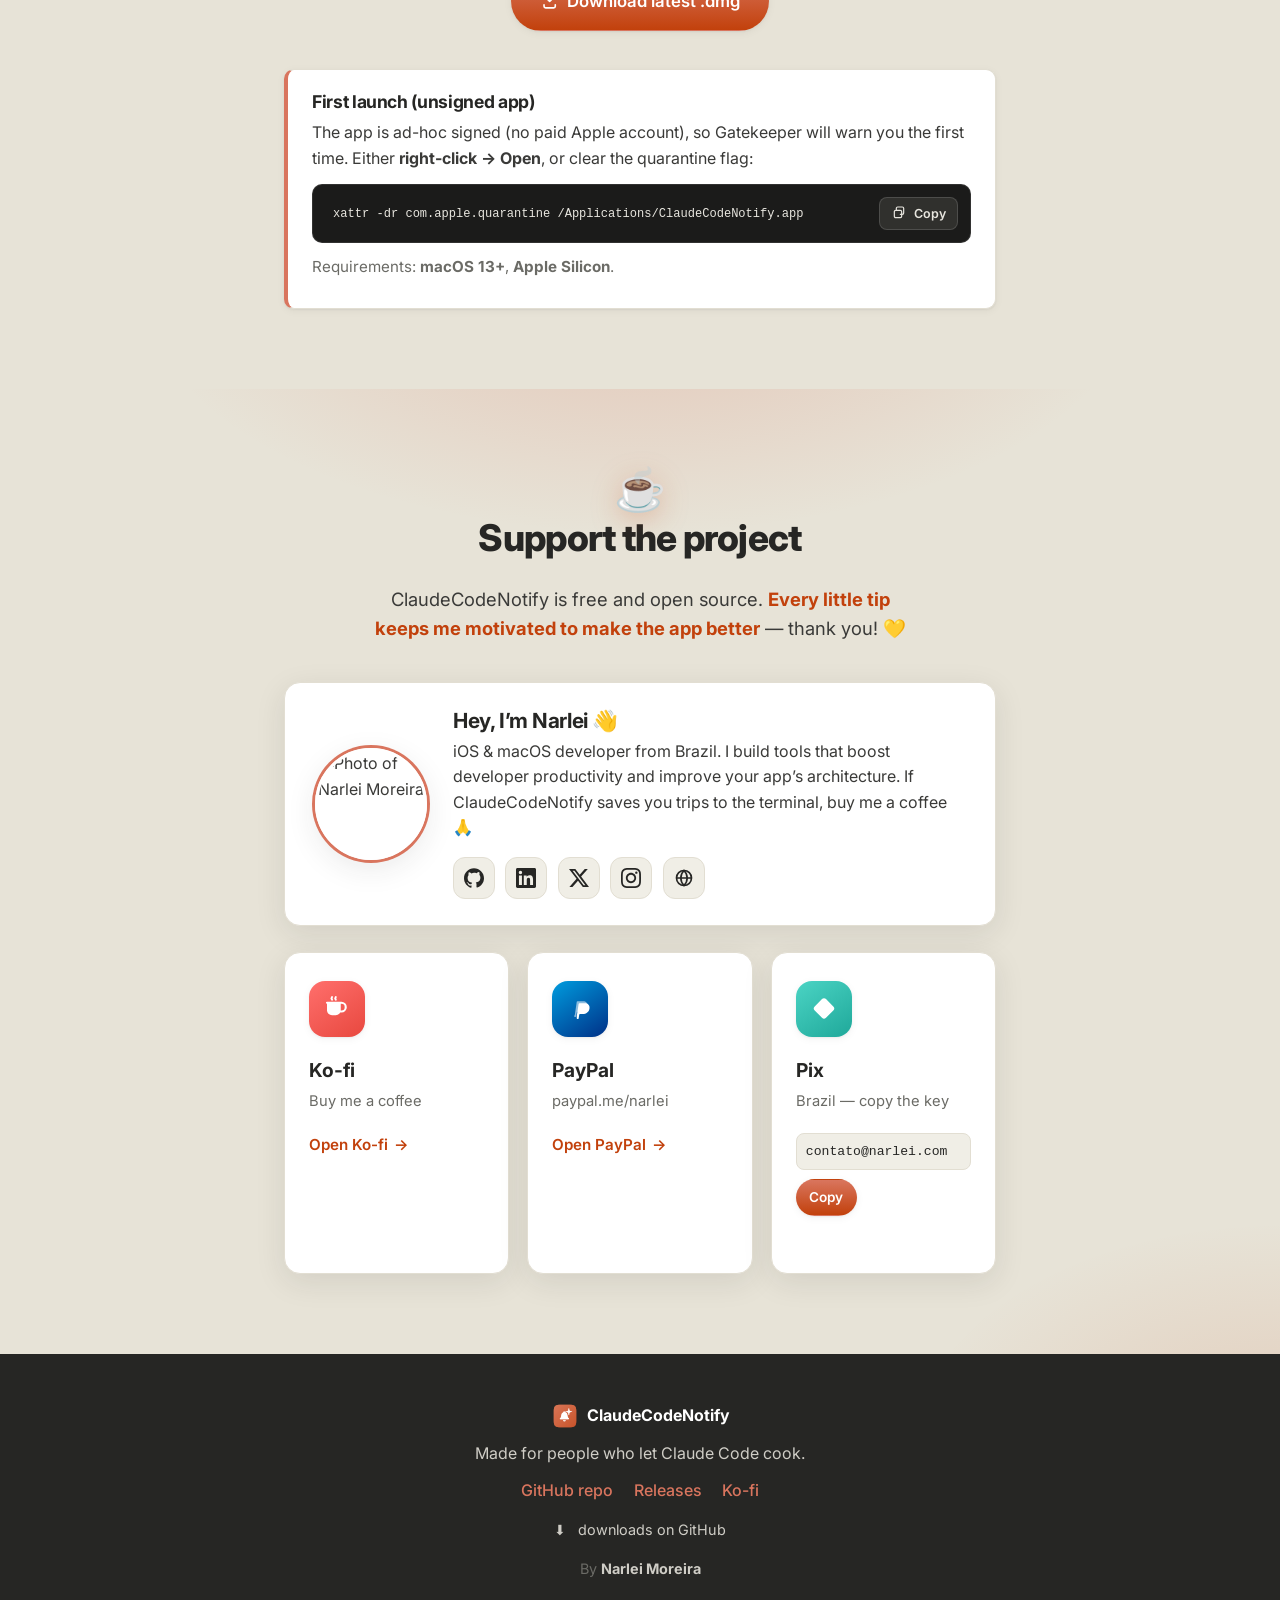
==== commit 68391377: "Add status usage" ====
--- a/website/index.html
+++ b/website/index.html
@@ -69,8 +69,8 @@
 
         <div class="hero__visual">
           <img src="assets/notifications.png"
-               alt="Three ClaudeCodeNotify notification cards: Claude needs permission, Claude is waiting for you, and Claude finished — each showing a keystroke to return to the terminal."
-               width="952" height="702" loading="eager" />
+               alt="Three ClaudeCodeNotify notification cards: Claude needs permission, Claude is waiting for you, and Claude finished — each showing live usage bars."
+               width="952" height="1056" loading="eager" />
         </div>
       </div>
     </section>
@@ -111,6 +111,11 @@
             <span class="card__icon" aria-hidden="true">📊</span>
             <h3>Lives in your menu bar</h3>
             <p>A bell icon with a connection status dot. Connect or disconnect anytime — no Dock icon, no clutter.</p>
+          </li>
+          <li class="card">
+            <span class="card__icon" aria-hidden="true">⚡</span>
+            <h3>Live usage bars</h3>
+            <p>Every notification and menu shows your Claude Code 5-hour rolling and weekly usage — color-coded with a reset countdown.</p>
           </li>
           <li class="card">
             <span class="card__icon" aria-hidden="true">🔒</span>
@@ -140,12 +145,12 @@
             <figcaption>Preferences — tune display time and sound for each notification type (0 = until dismissed).</figcaption>
           </figure>
           <figure class="shot shot--wide">
-            <img src="assets/notifications.png" alt="The three notification types: permission request, idle waiting, and finished task." width="952" height="702" loading="lazy" />
-            <figcaption>The three notification types — permission, idle, and finished.</figcaption>
+            <img src="assets/notifications.png" alt="The three notification types: permission request, idle waiting, and finished task — each showing live 5h and 7d usage bars at the bottom." width="952" height="702" loading="lazy" />
+            <figcaption>The three notification types — permission, idle, and finished — each with live usage bars.</figcaption>
           </figure>
           <figure class="shot shot--wide">
-            <img src="assets/menu.png" alt="The menu bar dropdown showing a green 'Claude Code: connected' status, with Disconnect, Welcome, Preferences, Open at Login, Check for Updates, a Support ClaudeCodeNotify submenu, and Quit." width="299" height="295" loading="lazy" />
-            <figcaption>Lives in your menu bar — connection status, preferences, and check for updates.</figcaption>
+            <img src="assets/menu.png" alt="The menu bar dropdown showing a green 'Claude Code: connected' status, live 5h and 7d usage progress bars, with Disconnect, Welcome, Preferences, Open at Login, Check for Updates, a Support ClaudeCodeNotify submenu, and Quit." width="299" height="295" loading="lazy" />
+            <figcaption>Menu bar — connection status, live usage bars, preferences, and check for updates.</figcaption>
           </figure>
         </div>
       </div>
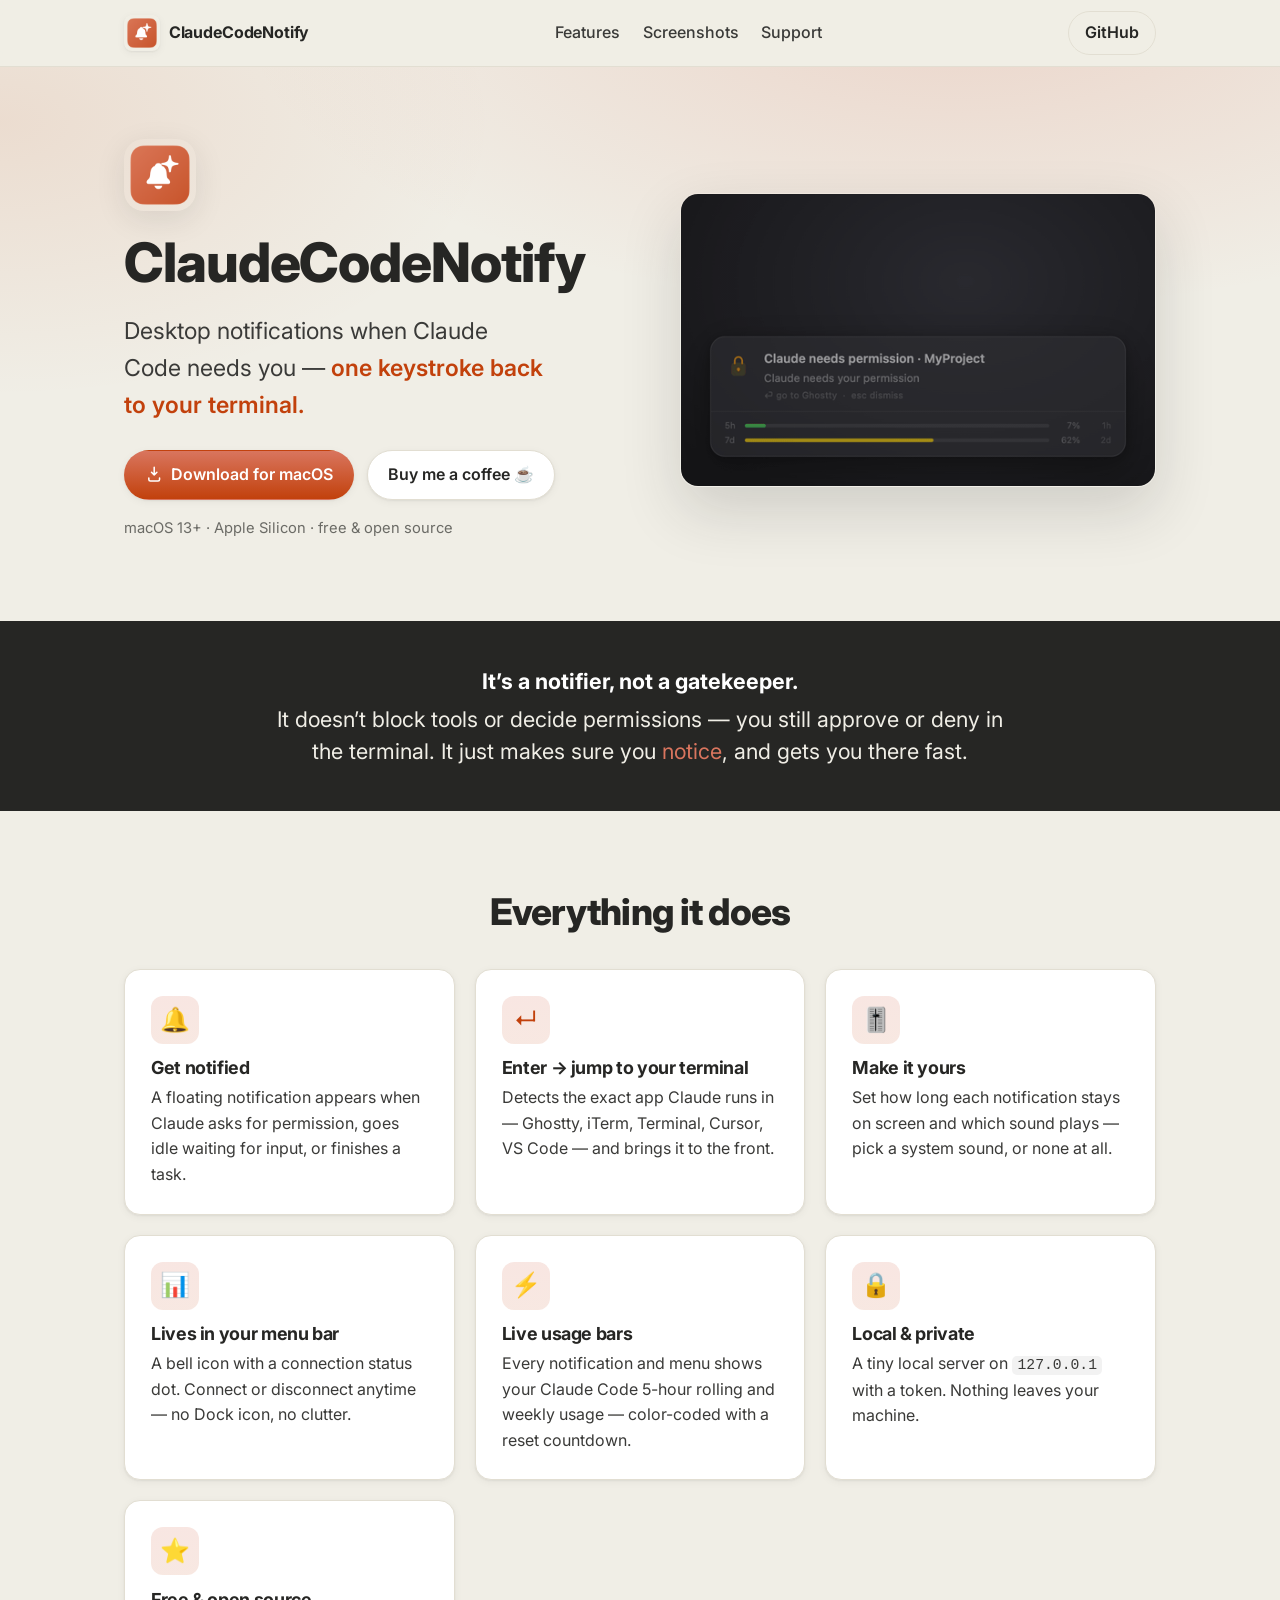
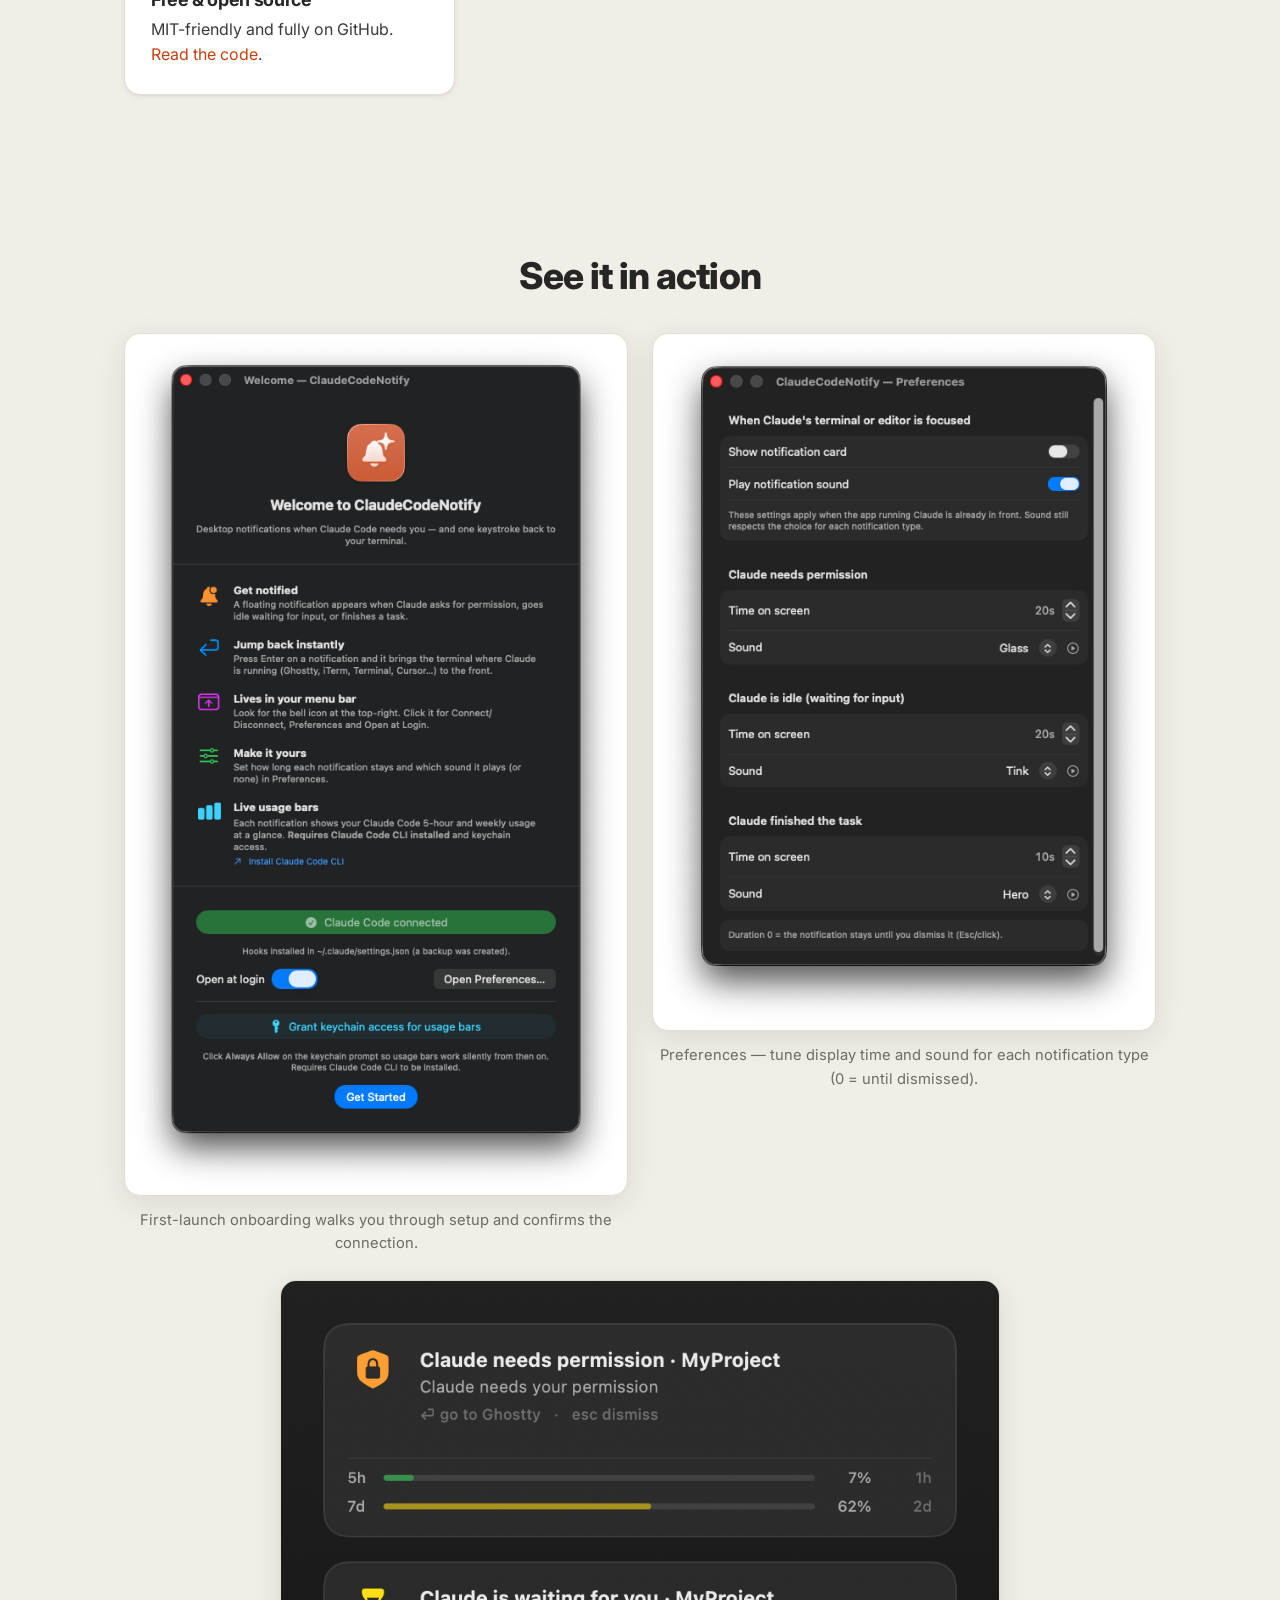
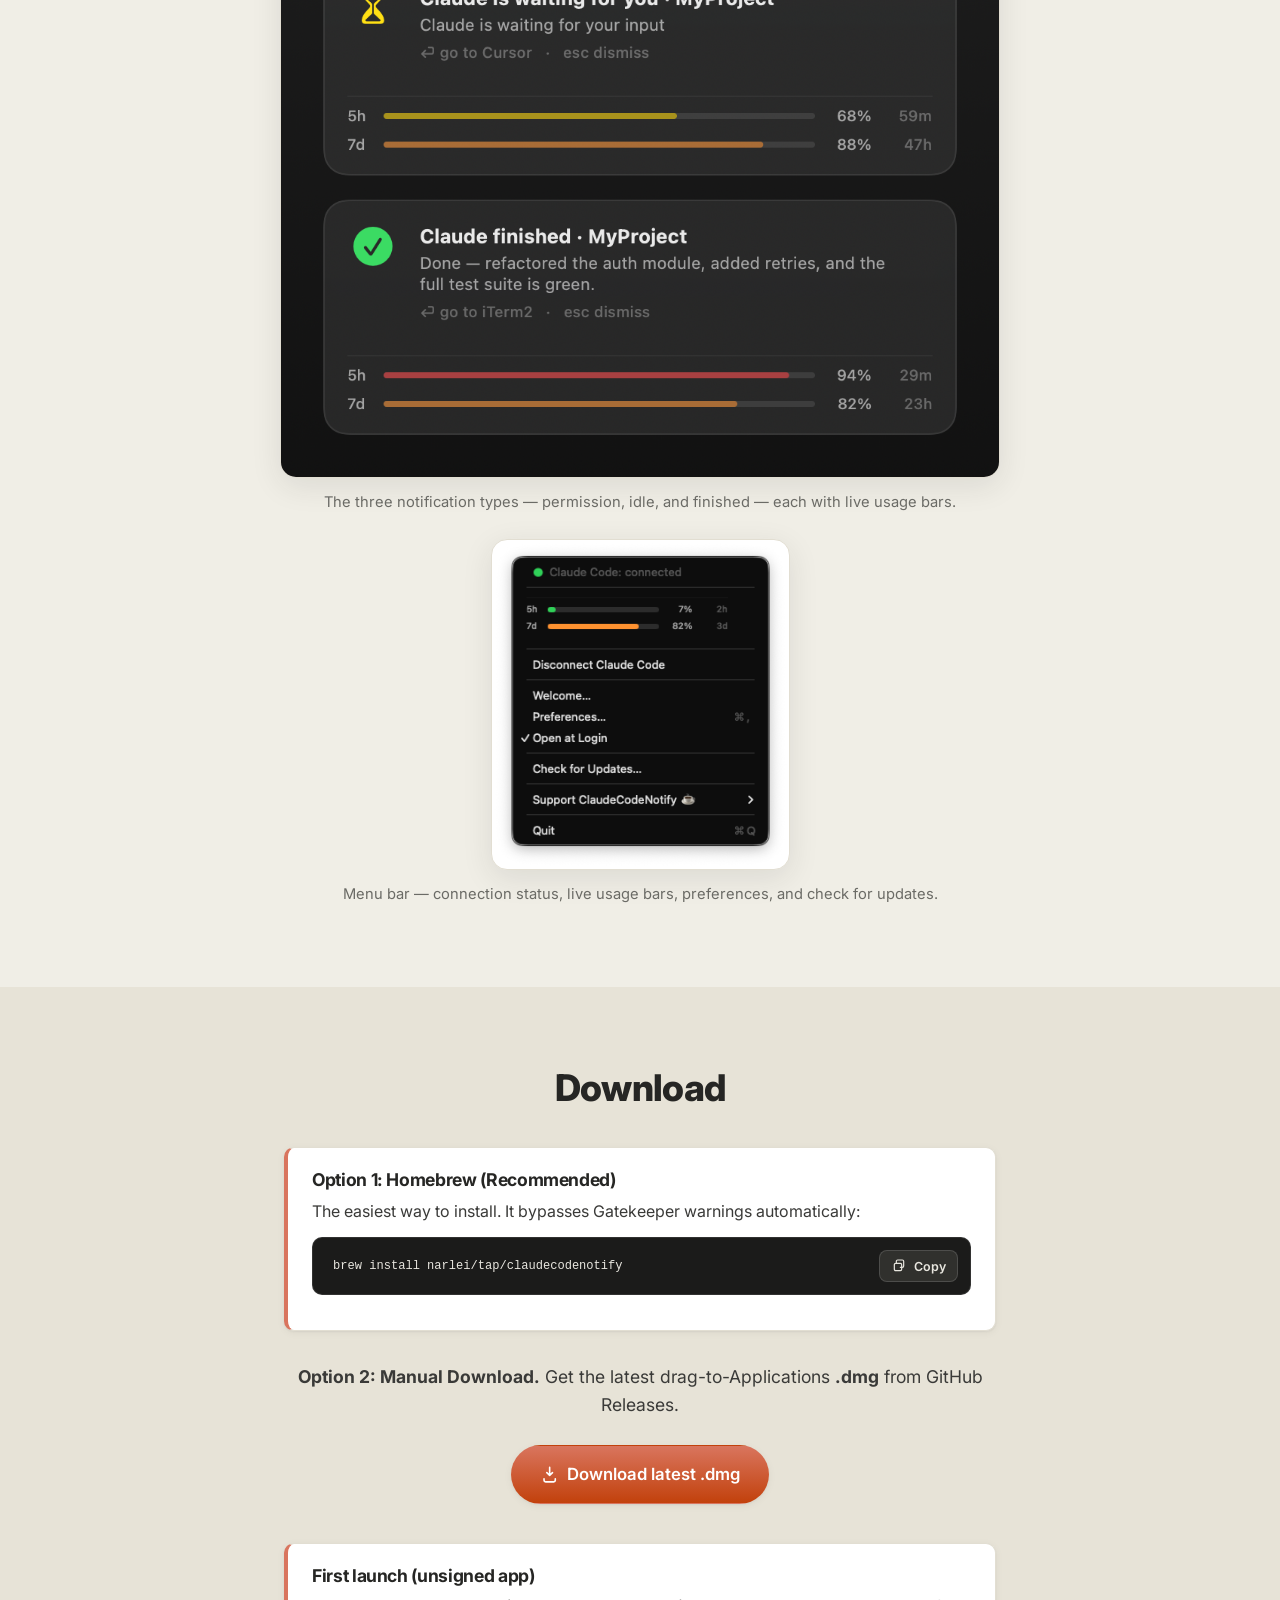
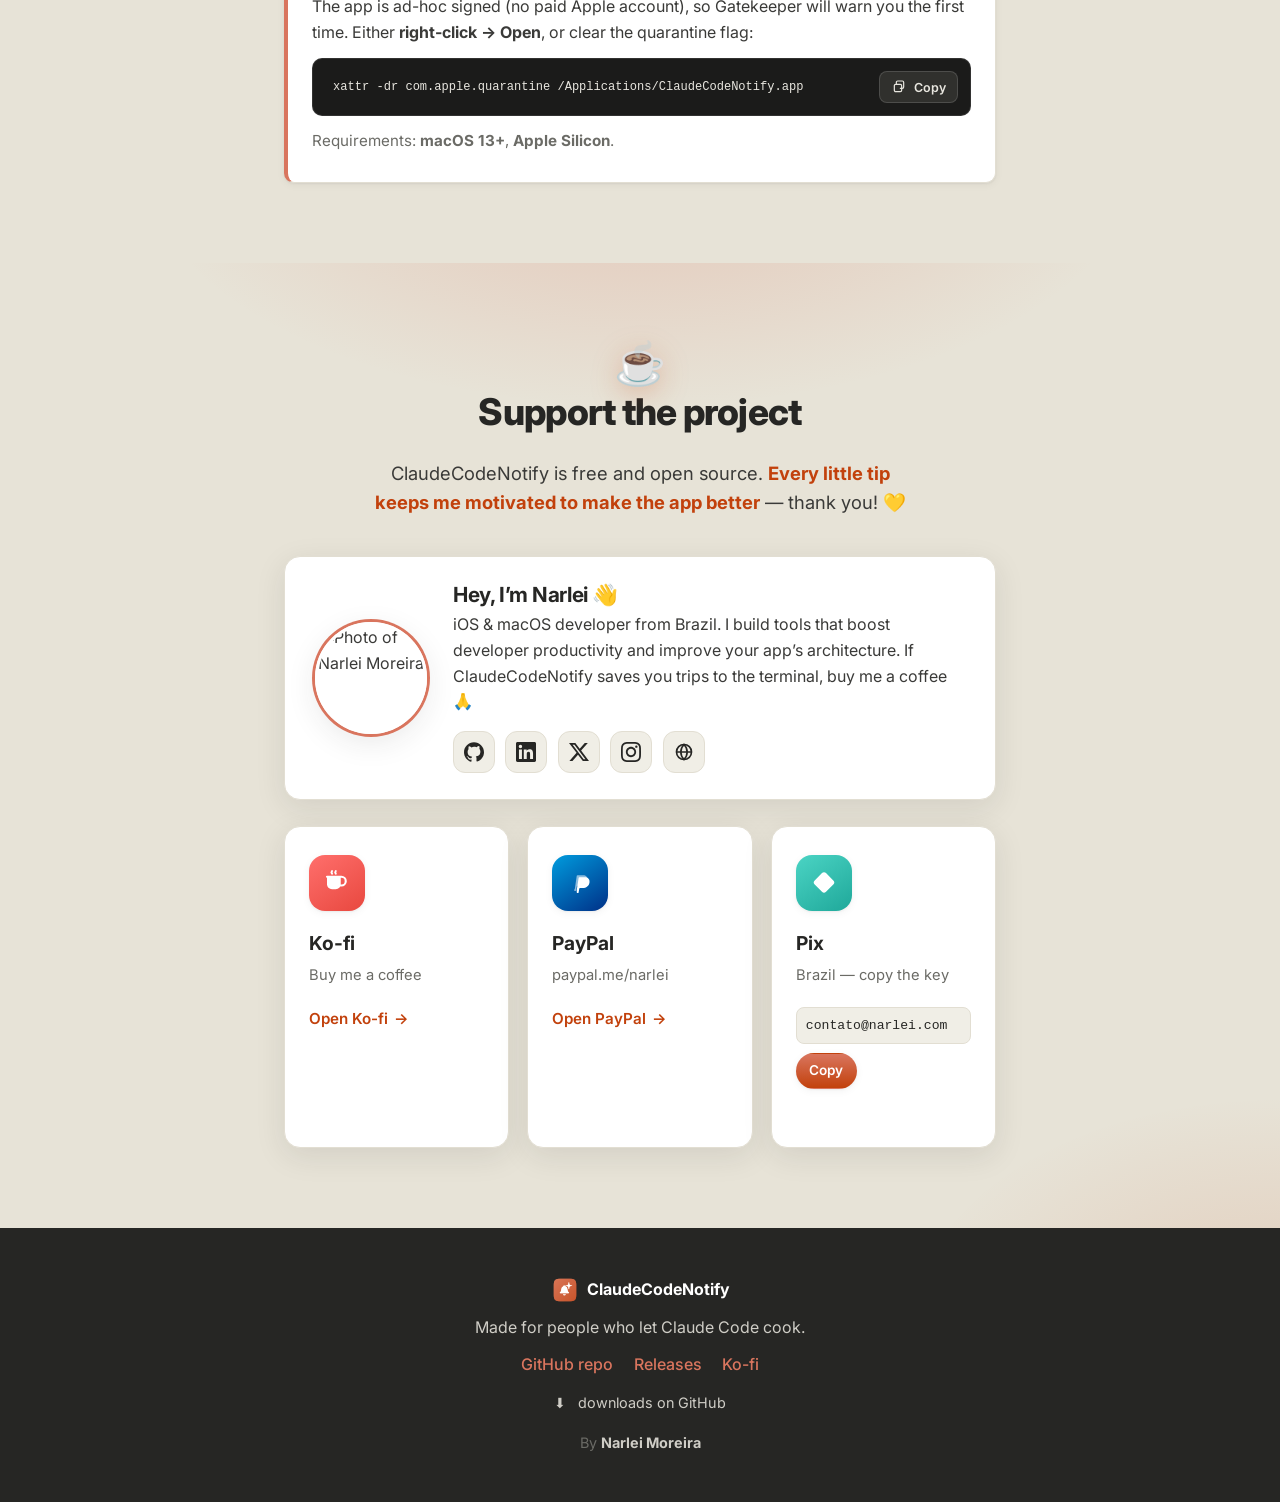
==== commit d892f326: "Add animated GIF demo to hero section Replace static notifications.png with a 12s looping GIF showin" ====
--- a/website/index.html
+++ b/website/index.html
@@ -68,9 +68,9 @@
         </div>
 
         <div class="hero__visual">
-          <img src="assets/notifications.png"
-               alt="Three ClaudeCodeNotify notification cards: Claude needs permission, Claude is waiting for you, and Claude finished — each showing live usage bars."
-               width="952" height="1056" loading="eager" />
+          <img src="assets/notifications-demo.gif"
+               alt="ClaudeCodeNotify notification cards appearing one by one: Claude needs permission, Claude is waiting for you, and Claude finished — each showing live usage bars."
+               width="520" height="320" loading="eager" />
         </div>
       </div>
     </section>
--- a/website/styles.css
+++ b/website/styles.css
@@ -143,9 +143,13 @@
 .hero__note { color: var(--muted); font-size: .92rem; margin: 0; }
 
 .hero__visual img {
-  border-radius: var(--radius);
+  width: 100%;
+  max-width: 520px;
+  height: auto;
+  border-radius: 18px;
   box-shadow: var(--shadow-lg);
-  border: 1px solid rgba(38,38,36,.06);
+  border: 1px solid rgba(255,255,255,.06);
+  display: block;
 }
 
 /* ───────────────────────── Band (what it is) ───────────────────────── */
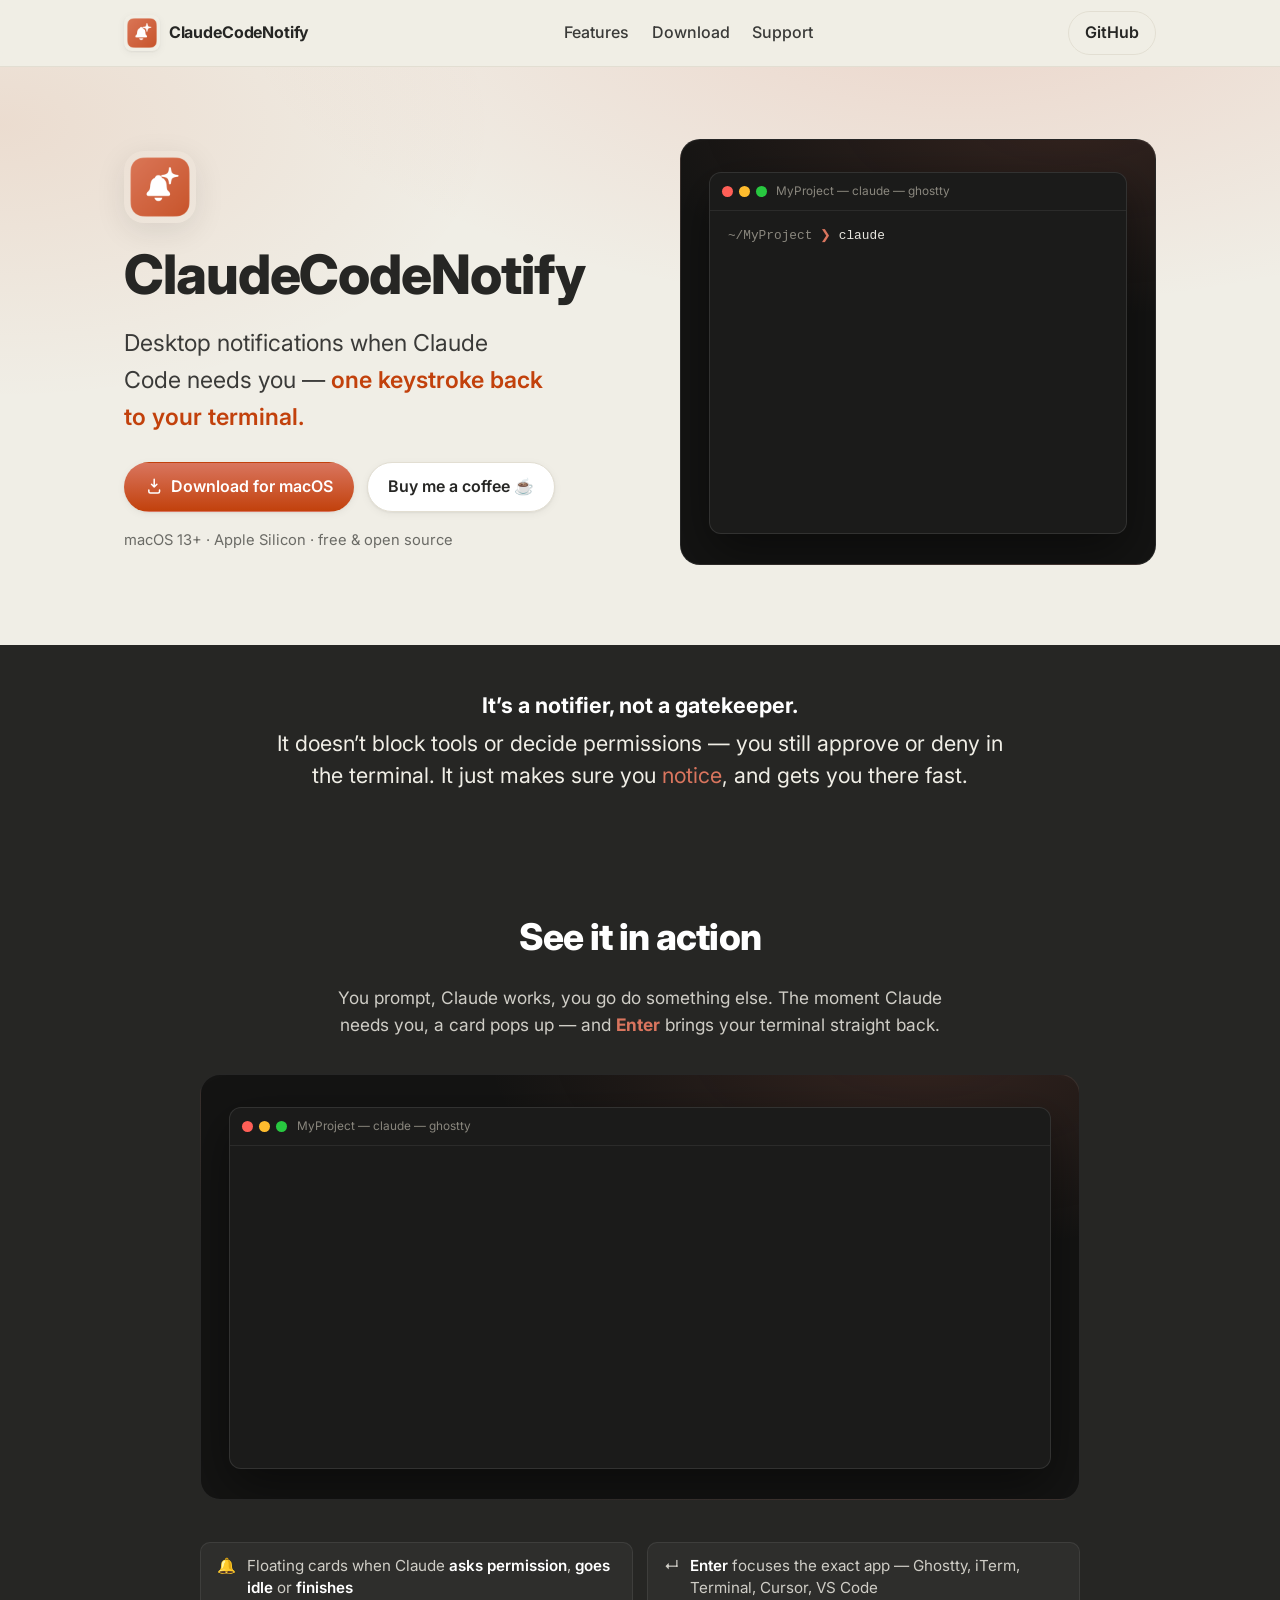
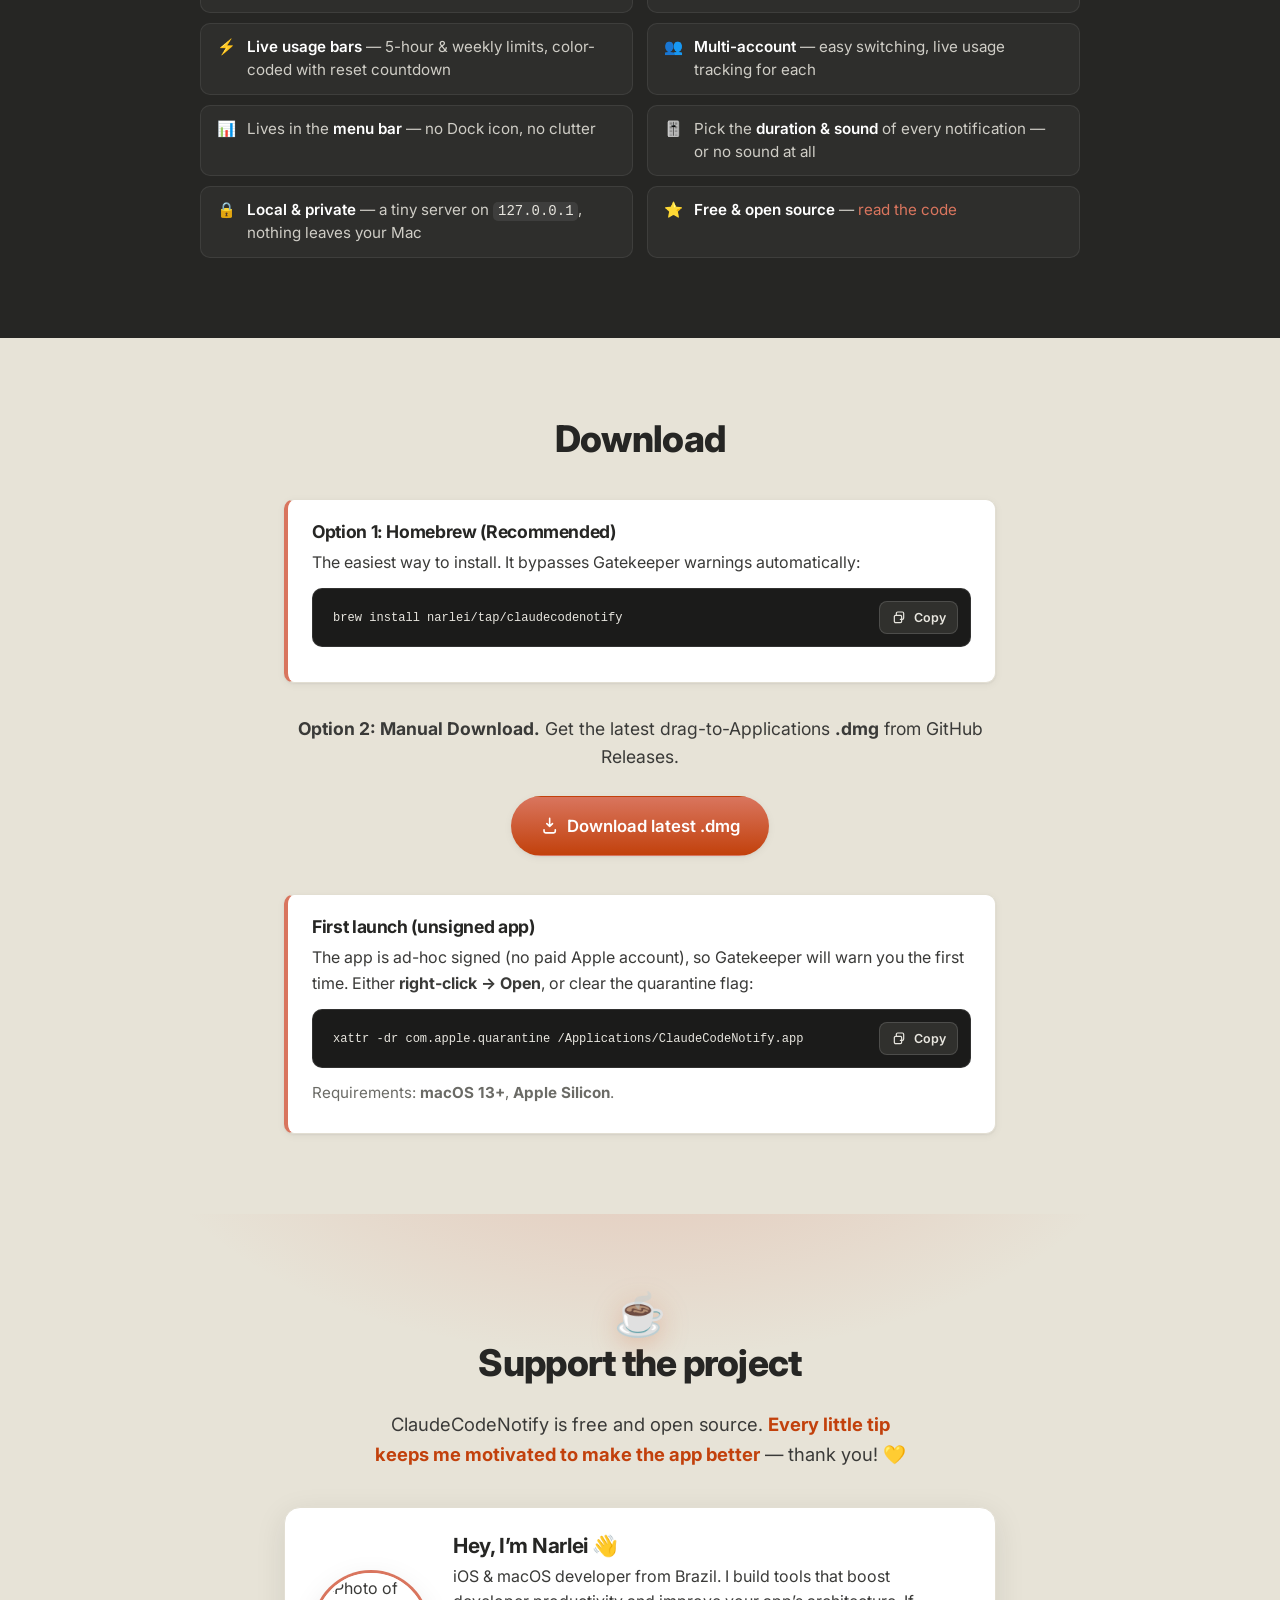
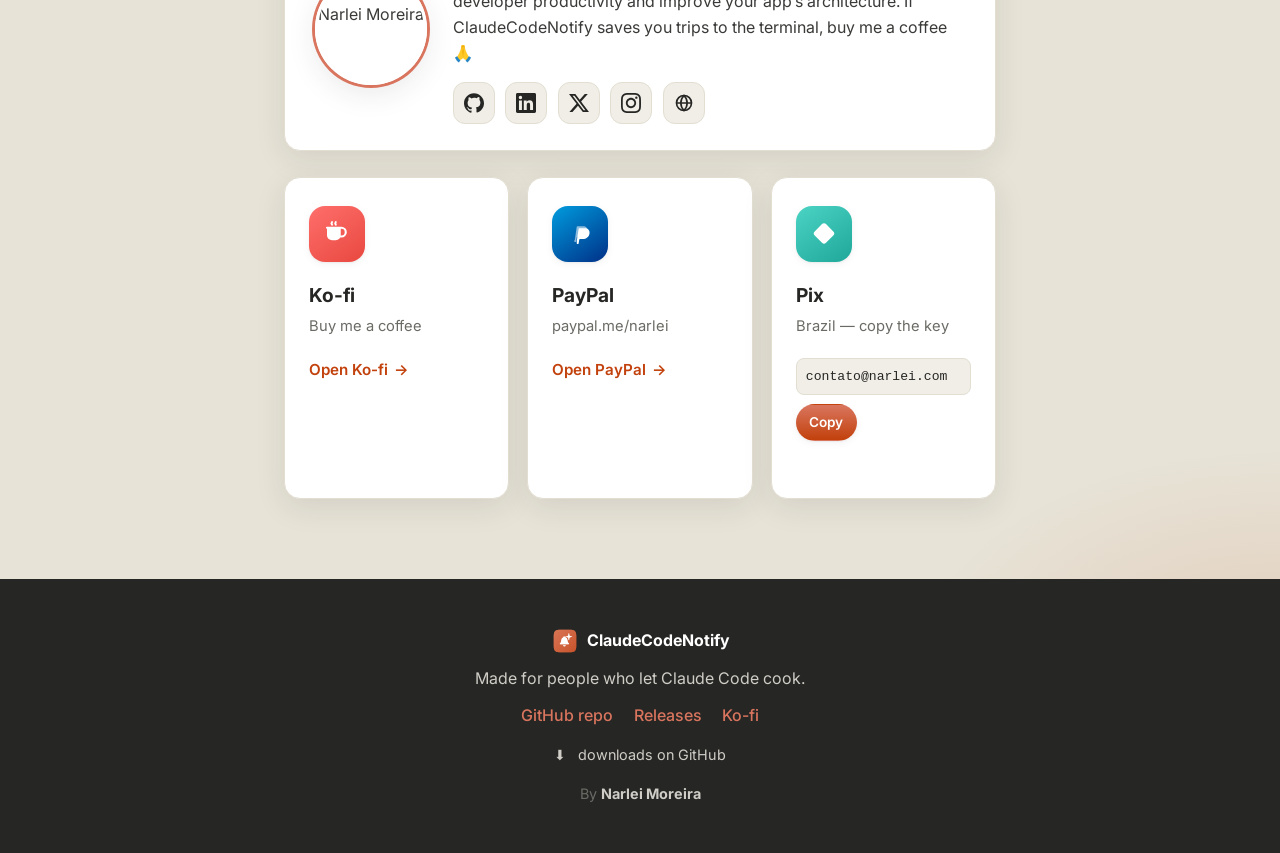
==== commit 0a486e53: "Site improvements" ====
--- a/website/index.html
+++ b/website/index.html
@@ -32,11 +32,11 @@
         <span class="brand__name">ClaudeCodeNotify</span>
       </a>
       <ul class="nav__links">
-        <li><a href="#features">Features</a></li>
-        <li><a href="#screenshots">Screenshots</a></li>
-        <li><a href="#support">Support</a></li>
+        <li><a href="#features" data-track="nav-features">Features</a></li>
+        <li><a href="#download" data-track="nav-download">Download</a></li>
+        <li><a href="#support" data-track="nav-support">Support</a></li>
       </ul>
-      <a class="btn btn--ghost nav__cta" href="https://github.com/narlei/claudecodenotify" rel="noopener">GitHub</a>
+      <a class="btn btn--ghost nav__cta" href="https://github.com/narlei/claudecodenotify" rel="noopener" data-track="nav-github">GitHub</a>
     </nav>
   </header>
 
@@ -56,11 +56,11 @@
             <span class="accent">one keystroke back to your terminal.</span>
           </p>
           <div class="hero__actions">
-            <a class="btn btn--primary" href="#download">
+            <a class="btn btn--primary" href="#download" data-track="hero-download">
               <svg class="btn__glyph" viewBox="0 0 24 24" aria-hidden="true" focusable="false"><path d="M12 3v10m0 0l-3.5-3.5M12 13l3.5-3.5M5 17v2a2 2 0 002 2h10a2 2 0 002-2v-2" fill="none" stroke="currentColor" stroke-width="2" stroke-linecap="round" stroke-linejoin="round"/></svg>
               Download for macOS
             </a>
-            <a class="btn btn--coffee" href="#support">
+            <a class="btn btn--coffee" href="#support" data-track="hero-coffee">
               Buy me a coffee ☕
             </a>
           </div>
@@ -68,9 +68,7 @@
         </div>
 
         <div class="hero__visual">
-          <img src="assets/notifications-demo.gif"
-               alt="ClaudeCodeNotify notification cards appearing one by one: Claude needs permission, Claude is waiting for you, and Claude finished — each showing live usage bars."
-               width="520" height="320" loading="eager" />
+          <div class="demo demo--hero" id="hero-demo" role="img" aria-label="Live simulation: Claude Code asks permission to run a command, a ClaudeCodeNotify card with usage bars pops up, and Enter jumps back to the terminal."></div>
         </div>
       </div>
     </section>
@@ -87,72 +85,94 @@
       </div>
     </section>
 
-    <!-- ───────────────────────── Features ───────────────────────── -->
-    <section id="features" class="section" aria-labelledby="features-title">
+    <!-- ───────────────────────── Features / live demo ───────────────────────── -->
+    <section id="features" class="section section--ink" aria-labelledby="features-title">
       <div class="wrap">
-        <h2 id="features-title" class="section__title">Everything it does</h2>
-        <ul class="features">
-          <li class="card">
-            <span class="card__icon" aria-hidden="true">🔔</span>
-            <h3>Get notified</h3>
-            <p>A floating notification appears when Claude asks for permission, goes idle waiting for input, or finishes a task.</p>
-          </li>
-          <li class="card">
-            <span class="card__icon" aria-hidden="true">↵</span>
-            <h3>Enter → jump to your terminal</h3>
-            <p>Detects the exact app Claude runs in — Ghostty, iTerm, Terminal, Cursor, VS Code — and brings it to the front.</p>
-          </li>
-          <li class="card">
-            <span class="card__icon" aria-hidden="true">🎚️</span>
-            <h3>Make it yours</h3>
-            <p>Set how long each notification stays on screen and which sound plays — pick a system sound, or none at all.</p>
-          </li>
-          <li class="card">
-            <span class="card__icon" aria-hidden="true">📊</span>
-            <h3>Lives in your menu bar</h3>
-            <p>A bell icon with a connection status dot. Connect or disconnect anytime — no Dock icon, no clutter.</p>
-          </li>
-          <li class="card">
-            <span class="card__icon" aria-hidden="true">⚡</span>
-            <h3>Live usage bars</h3>
-            <p>Every notification and menu shows your Claude Code 5-hour rolling and weekly usage — color-coded with a reset countdown.</p>
-          </li>
-          <li class="card">
-            <span class="card__icon" aria-hidden="true">🔒</span>
-            <h3>Local &amp; private</h3>
-            <p>A tiny local server on <code>127.0.0.1</code> with a token. Nothing leaves your machine.</p>
-          </li>
-          <li class="card">
-            <span class="card__icon" aria-hidden="true">⭐</span>
-            <h3>Free &amp; open source</h3>
-            <p>MIT-friendly and fully on GitHub. <a href="https://github.com/narlei/claudecodenotify" rel="noopener">Read the code</a>.</p>
-          </li>
+        <h2 id="features-title" class="section__title section__title--light">See it in action</h2>
+        <p class="demo__intro">
+          You prompt, Claude works, you go do something else. The moment Claude
+          needs you, a card pops up — and <strong>Enter</strong> brings your
+          terminal straight back.
+        </p>
+
+        <div class="demo" id="ccn-demo" role="img" aria-label="Simulation: a developer asks Claude Code to add retries to the auth client and run the tests. When Claude asks permission to run swift test, a ClaudeCodeNotify card with live usage bars slides in. Pressing Enter focuses the terminal, Claude runs the tests, and a 'Claude finished' card appears.">
+          <div class="demo__stage" aria-hidden="true">
+            <div class="demo__terminal">
+              <div class="demo__titlebar">
+                <span class="demo__dots"><i></i><i></i><i></i></span>
+                <span class="demo__title">MyProject — claude — ghostty</span>
+              </div>
+              <div class="demo__screen">
+                <p class="dl" data-s="1"><span class="t-dim">~/MyProject</span> <span class="t-arrow">❯</span> claude</p>
+                <p class="dl t-dim" data-s="2">✻ Welcome to Claude Code!</p>
+                <p class="dl dl--user" data-s="3">&gt; <span class="demo__typed"></span><span class="dl__caret"></span></p>
+                <p class="dl" data-s="4"><span class="demo__spin">✻</span> <span class="t-dim">Working…</span></p>
+                <p class="dl" data-s="5"><span class="t-green">●</span> Update(Sources/AuthClient.swift)</p>
+                <p class="dl dl--sub" data-s="6">⎿&nbsp; Added retry with exponential backoff</p>
+                <div class="dl demo__perm" data-s="7">
+                  <p class="demo__perm-title">Bash command</p>
+                  <p class="demo__perm-cmd">swift test</p>
+                  <p class="demo__perm-q">Do you want to proceed?</p>
+                  <p class="demo__perm-opt is-sel">❯ 1. Yes</p>
+                  <p class="demo__perm-opt">&nbsp;&nbsp;2. Yes, and don't ask again this session</p>
+                  <p class="demo__perm-opt">&nbsp;&nbsp;3. No, and tell Claude what to do differently</p>
+                </div>
+                <p class="dl" data-s="8"><span class="t-green">●</span> Bash(swift test)</p>
+                <p class="dl dl--sub dl--ok" data-s="9">⎿&nbsp; ✓ 42 tests passed (0 failures)</p>
+                <p class="dl" data-s="10">⏺ Done — retries added, all tests green.</p>
+              </div>
+            </div>
+
+            <!-- "Claude needs permission" card -->
+            <div class="demo__notif">
+              <div class="dn__head">
+                <span class="dn__icon dn__icon--perm">
+                  <svg viewBox="0 0 24 24"><path d="M8 10V8a4 4 0 0 1 8 0v2" fill="none" stroke="#fff" stroke-width="2.2" stroke-linecap="round"/><rect x="5.5" y="10" width="13" height="9.5" rx="2.4" fill="#fff"/></svg>
+                </span>
+                <div class="dn__txt">
+                  <strong>Claude needs permission · MyProject</strong>
+                  <span>Claude needs your permission</span>
+                  <em>↵ go to Ghostty&nbsp;&nbsp;·&nbsp;&nbsp;esc dismiss</em>
+                </div>
+              </div>
+              <div class="dn__bars">
+                <div class="dn__bar"><span class="dn__lbl">5h</span><span class="dn__track"><span class="dn__fill dn__fill--ok" style="--w:41%"></span></span><span class="dn__pct">41%</span><span class="dn__eta">1h</span></div>
+                <div class="dn__bar"><span class="dn__lbl">7d</span><span class="dn__track"><span class="dn__fill dn__fill--warn" style="--w:62%"></span></span><span class="dn__pct">62%</span><span class="dn__eta">2d</span></div>
+              </div>
+            </div>
+
+            <!-- "Claude finished" card -->
+            <div class="demo__notif demo__notif--done">
+              <div class="dn__head">
+                <span class="dn__icon dn__icon--done">
+                  <svg viewBox="0 0 24 24"><path d="M5.5 12.5l4.3 4.3L18.5 8" fill="none" stroke="#fff" stroke-width="3" stroke-linecap="round" stroke-linejoin="round"/></svg>
+                </span>
+                <div class="dn__txt">
+                  <strong>Claude finished · MyProject</strong>
+                  <span>Done — retries added, all tests green.</span>
+                  <em>↵ go to Ghostty&nbsp;&nbsp;·&nbsp;&nbsp;esc dismiss</em>
+                </div>
+              </div>
+              <div class="dn__bars">
+                <div class="dn__bar"><span class="dn__lbl">5h</span><span class="dn__track"><span class="dn__fill dn__fill--ok" style="--w:44%"></span></span><span class="dn__pct">44%</span><span class="dn__eta">1h</span></div>
+                <div class="dn__bar"><span class="dn__lbl">7d</span><span class="dn__track"><span class="dn__fill dn__fill--warn" style="--w:63%"></span></span><span class="dn__pct">63%</span><span class="dn__eta">2d</span></div>
+              </div>
+            </div>
+
+            <p class="demo__key"><kbd>↵ Enter</kbd><span>jump to the terminal</span></p>
+          </div>
+        </div>
+
+        <ul class="featlist">
+          <li><span class="fl__ico" aria-hidden="true">🔔</span><span>Floating cards when Claude <strong>asks permission</strong>, <strong>goes idle</strong> or <strong>finishes</strong></span></li>
+          <li><span class="fl__ico" aria-hidden="true">↵</span><span><strong>Enter</strong> focuses the exact app — Ghostty, iTerm, Terminal, Cursor, VS Code</span></li>
+          <li><span class="fl__ico" aria-hidden="true">⚡</span><span><strong>Live usage bars</strong> — 5-hour &amp; weekly limits, color-coded with reset countdown</span></li>
+          <li><span class="fl__ico" aria-hidden="true">👥</span><span><strong>Multi-account</strong> — easy switching, live usage tracking for each</span></li>
+          <li><span class="fl__ico" aria-hidden="true">📊</span><span>Lives in the <strong>menu bar</strong> — no Dock icon, no clutter</span></li>
+          <li><span class="fl__ico" aria-hidden="true">🎚️</span><span>Pick the <strong>duration &amp; sound</strong> of every notification — or no sound at all</span></li>
+          <li><span class="fl__ico" aria-hidden="true">🔒</span><span><strong>Local &amp; private</strong> — a tiny server on <code>127.0.0.1</code>, nothing leaves your Mac</span></li>
+          <li><span class="fl__ico" aria-hidden="true">⭐</span><span><strong>Free &amp; open source</strong> — <a href="https://github.com/narlei/claudecodenotify" rel="noopener">read the code</a></span></li>
         </ul>
-      </div>
-    </section>
-
-    <!-- ───────────────────────── Screenshots ───────────────────────── -->
-    <section id="screenshots" class="section" aria-labelledby="shots-title">
-      <div class="wrap">
-        <h2 id="shots-title" class="section__title">See it in action</h2>
-        <div class="gallery">
-          <figure class="shot">
-            <img src="assets/onboarding.png" alt="The ClaudeCodeNotify welcome window explaining its four features, with a 'Claude Code connected' banner and a Get Started button." width="592" height="820" loading="lazy" />
-            <figcaption>First-launch onboarding walks you through setup and confirms the connection.</figcaption>
-          </figure>
-          <figure class="shot">
-            <img src="assets/preferences.png" alt="The Preferences window with toggles for showing the card and sound while focused, plus per-type settings for time on screen and sound for permission, idle, and finished notifications." width="572" height="794" loading="lazy" />
-            <figcaption>Preferences — tune display time and sound for each notification type (0 = until dismissed).</figcaption>
-          </figure>
-          <figure class="shot shot--wide">
-            <img src="assets/notifications.png" alt="The three notification types: permission request, idle waiting, and finished task — each showing live 5h and 7d usage bars at the bottom." width="952" height="702" loading="lazy" />
-            <figcaption>The three notification types — permission, idle, and finished — each with live usage bars.</figcaption>
-          </figure>
-          <figure class="shot shot--wide">
-            <img src="assets/menu.png" alt="The menu bar dropdown showing a green 'Claude Code: connected' status, live 5h and 7d usage progress bars, with Disconnect, Welcome, Preferences, Open at Login, Check for Updates, a Support ClaudeCodeNotify submenu, and Quit." width="299" height="295" loading="lazy" />
-            <figcaption>Menu bar — connection status, live usage bars, preferences, and check for updates.</figcaption>
-          </figure>
-        </div>
       </div>
     </section>
 
@@ -166,7 +186,7 @@
           <p>The easiest way to install. It bypasses Gatekeeper warnings automatically:</p>
           <div class="command-copy">
             <pre class="terminal terminal--inline"><code>brew install narlei/tap/claudecodenotify</code></pre>
-            <button class="command-copy__button" type="button" data-command="brew install narlei/tap/claudecodenotify" aria-label="Copy brew install command">
+            <button class="command-copy__button" type="button" data-command="brew install narlei/tap/claudecodenotify" data-track="dl-brew-copy" aria-label="Copy brew install command">
               <svg viewBox="0 0 24 24" aria-hidden="true" focusable="false"><path d="M8 8V5a2 2 0 0 1 2-2h7a2 2 0 0 1 2 2v7a2 2 0 0 1-2 2h-3m-7-6h7a2 2 0 0 1 2 2v7a2 2 0 0 1-2 2H7a2 2 0 0 1-2-2v-7a2 2 0 0 1 2-2z" fill="none" stroke="currentColor" stroke-width="1.8" stroke-linecap="round" stroke-linejoin="round"/></svg>
               <span aria-live="polite">Copy</span>
             </button>
@@ -174,7 +194,7 @@
         </div>
 
         <p class="download__lead"><strong>Option 2: Manual Download.</strong> Get the latest drag-to-Applications <strong>.dmg</strong> from GitHub Releases.</p>
-        <a class="btn btn--primary btn--lg" href="https://github.com/narlei/claudecodenotify/releases/latest/download/ClaudeCodeNotify.dmg" target="_blank" rel="noopener noreferrer">
+        <a class="btn btn--primary btn--lg" href="https://github.com/narlei/claudecodenotify/releases/latest/download/ClaudeCodeNotify.dmg" target="_blank" rel="noopener noreferrer" data-track="dl-dmg">
           <svg class="btn__glyph" viewBox="0 0 24 24" aria-hidden="true" focusable="false"><path d="M12 3v10m0 0l-3.5-3.5M12 13l3.5-3.5M5 17v2a2 2 0 002 2h10a2 2 0 002-2v-2" fill="none" stroke="currentColor" stroke-width="2" stroke-linecap="round" stroke-linejoin="round"/></svg>
           Download latest .dmg
         </a>
@@ -184,7 +204,7 @@
           <p>The app is ad-hoc signed (no paid Apple account), so Gatekeeper will warn you the first time. Either <strong>right-click → Open</strong>, or clear the quarantine flag:</p>
           <div class="command-copy">
             <pre class="terminal terminal--inline"><code>xattr -dr com.apple.quarantine /Applications/ClaudeCodeNotify.app</code></pre>
-            <button class="command-copy__button" id="command-copy" type="button" data-command="xattr -dr com.apple.quarantine /Applications/ClaudeCodeNotify.app" aria-label="Copy quarantine removal command" aria-controls="command-next-steps" aria-expanded="false">
+            <button class="command-copy__button" id="command-copy" type="button" data-command="xattr -dr com.apple.quarantine /Applications/ClaudeCodeNotify.app" data-track="dl-quarantine-copy" aria-label="Copy quarantine removal command" aria-controls="command-next-steps" aria-expanded="false">
               <svg viewBox="0 0 24 24" aria-hidden="true" focusable="false"><path d="M8 8V5a2 2 0 0 1 2-2h7a2 2 0 0 1 2 2v7a2 2 0 0 1-2 2h-3m-7-6h7a2 2 0 0 1 2 2v7a2 2 0 0 1-2 2H7a2 2 0 0 1-2-2v-7a2 2 0 0 1 2-2z" fill="none" stroke="currentColor" stroke-width="1.8" stroke-linecap="round" stroke-linejoin="round"/></svg>
               <span aria-live="polite">Copy</span>
             </button>
@@ -224,19 +244,19 @@
               saves you trips to the terminal, buy me a coffee 🙏
             </p>
             <nav class="socials" aria-label="Narlei on the web">
-              <a class="social" href="https://github.com/narlei" target="_blank" rel="noopener noreferrer" aria-label="Narlei on GitHub">
+              <a class="social" href="https://github.com/narlei" target="_blank" rel="noopener noreferrer" data-track="social-github" aria-label="Narlei on GitHub">
                 <svg viewBox="0 0 24 24" aria-hidden="true" focusable="false"><path fill="currentColor" d="M12 .297c-6.63 0-12 5.373-12 12 0 5.303 3.438 9.8 8.205 11.385.6.113.82-.258.82-.577 0-.285-.01-1.04-.015-2.04-3.338.724-4.042-1.61-4.042-1.61C4.422 18.07 3.633 17.7 3.633 17.7c-1.087-.744.084-.729.084-.729 1.205.084 1.838 1.236 1.838 1.236 1.07 1.835 2.809 1.305 3.495.998.108-.776.417-1.305.76-1.605-2.665-.305-5.467-1.334-5.467-5.931 0-1.311.469-2.381 1.236-3.221-.124-.303-.535-1.524.117-3.176 0 0 1.008-.322 3.301 1.23A11.5 11.5 0 0112 5.803c1.02.005 2.047.138 3.006.404 2.291-1.552 3.297-1.23 3.297-1.23.653 1.653.242 2.874.118 3.176.77.84 1.235 1.911 1.235 3.221 0 4.609-2.807 5.624-5.479 5.921.43.372.823 1.102.823 2.222 0 1.606-.014 2.898-.014 3.293 0 .322.216.694.825.576C20.565 22.092 24 17.592 24 12.297c0-6.627-5.373-12-12-12"/></svg>
               </a>
-              <a class="social" href="https://www.linkedin.com/in/narlei/" target="_blank" rel="noopener noreferrer" aria-label="Narlei on LinkedIn">
+              <a class="social" href="https://www.linkedin.com/in/narlei/" target="_blank" rel="noopener noreferrer" data-track="social-linkedin" aria-label="Narlei on LinkedIn">
                 <svg viewBox="0 0 24 24" aria-hidden="true" focusable="false"><path fill="currentColor" d="M20.447 20.452h-3.554v-5.569c0-1.328-.027-3.037-1.852-3.037-1.853 0-2.136 1.445-2.136 2.939v5.667H9.351V9h3.414v1.561h.046c.477-.9 1.637-1.85 3.37-1.85 3.601 0 4.267 2.37 4.267 5.455v6.286zM5.337 7.433a2.062 2.062 0 01-2.063-2.065 2.064 2.064 0 112.063 2.065zm1.782 13.019H3.555V9h3.564v11.452zM22.225 0H1.771C.792 0 0 .774 0 1.729v20.542C0 23.227.792 24 1.771 24h20.451C23.2 24 24 23.227 24 22.271V1.729C24 .774 23.2 0 22.222 0z"/></svg>
               </a>
-              <a class="social" href="https://x.com/narleimoreira" target="_blank" rel="noopener noreferrer" aria-label="Narlei on X">
+              <a class="social" href="https://x.com/narleimoreira" target="_blank" rel="noopener noreferrer" data-track="social-x" aria-label="Narlei on X">
                 <svg viewBox="0 0 24 24" aria-hidden="true" focusable="false"><path fill="currentColor" d="M18.901 1.153h3.68l-8.04 9.19L24 22.846h-7.406l-5.8-7.584-6.638 7.584H.474l8.6-9.83L0 1.154h7.594l5.243 6.932zM17.61 20.644h2.039L6.486 3.24H4.298z"/></svg>
               </a>
-              <a class="social" href="https://www.instagram.com/narleimoreira/" target="_blank" rel="noopener noreferrer" aria-label="Narlei on Instagram">
+              <a class="social" href="https://www.instagram.com/narleimoreira/" target="_blank" rel="noopener noreferrer" data-track="social-instagram" aria-label="Narlei on Instagram">
                 <svg viewBox="0 0 24 24" aria-hidden="true" focusable="false"><path fill="currentColor" d="M12 0C8.74 0 8.333.015 7.053.072 5.775.132 4.905.333 4.14.63c-.789.306-1.459.717-2.126 1.384S.935 3.35.63 4.14C.333 4.905.131 5.775.072 7.053.012 8.333 0 8.74 0 12s.015 3.667.072 4.947c.06 1.277.261 2.148.558 2.913.306.788.717 1.459 1.384 2.126.667.666 1.336 1.079 2.126 1.384.766.296 1.636.498 2.913.558C8.333 23.988 8.74 24 12 24s3.667-.015 4.947-.072c1.277-.06 2.148-.262 2.913-.558.788-.306 1.459-.718 2.126-1.384.666-.667 1.079-1.335 1.384-2.126.296-.765.498-1.636.558-2.913.06-1.28.072-1.687.072-4.947s-.015-3.667-.072-4.947c-.06-1.277-.262-2.149-.558-2.913-.306-.789-.718-1.459-1.384-2.126C21.319 1.347 20.651.935 19.86.63c-.765-.297-1.636-.499-2.913-.558C15.667.012 15.26 0 12 0zm0 2.16c3.203 0 3.585.016 4.85.071 1.17.055 1.805.249 2.227.415.562.217.96.477 1.382.896.419.42.679.819.896 1.381.164.422.36 1.057.413 2.227.057 1.266.07 1.646.07 4.85s-.015 3.585-.074 4.85c-.061 1.17-.256 1.805-.421 2.227-.224.562-.479.96-.899 1.382-.419.419-.824.679-1.38.896-.42.164-1.065.36-2.235.413-1.274.057-1.649.07-4.859.07-3.211 0-3.586-.015-4.859-.074-1.171-.061-1.816-.256-2.236-.421-.569-.224-.96-.479-1.379-.899-.421-.419-.69-.824-.9-1.38-.165-.42-.359-1.065-.42-2.235-.045-1.26-.061-1.649-.061-4.844 0-3.196.016-3.586.061-4.861.061-1.17.255-1.814.42-2.234.21-.57.479-.96.9-1.381.419-.419.81-.689 1.379-.898.42-.166 1.051-.361 2.221-.421 1.275-.045 1.65-.06 4.859-.06zm0 3.678c-3.405 0-6.162 2.76-6.162 6.162 0 3.405 2.76 6.162 6.162 6.162 3.405 0 6.162-2.76 6.162-6.162 0-3.405-2.76-6.162-6.162-6.162zM12 16c-2.21 0-4-1.79-4-4s1.79-4 4-4 4 1.79 4 4-1.79 4-4 4zm7.846-10.405a1.44 1.44 0 11-2.88 0 1.44 1.44 0 012.88 0z"/></svg>
               </a>
-              <a class="social social--web" href="https://narlei.com" target="_blank" rel="noopener noreferrer" aria-label="narlei.com">
+              <a class="social social--web" href="https://narlei.com" target="_blank" rel="noopener noreferrer" data-track="social-web" aria-label="narlei.com">
                 <svg viewBox="0 0 24 24" aria-hidden="true" focusable="false" fill="none" stroke="currentColor" stroke-width="2"><circle cx="12" cy="12" r="9"/><path d="M3 12h18M12 3c2.5 2.5 3.8 5.7 3.8 9s-1.3 6.5-3.8 9c-2.5-2.5-3.8-5.7-3.8-9S9.5 5.5 12 3z"/></svg>
               </a>
             </nav>
@@ -245,7 +265,7 @@
 
         <div class="support__grid">
           <!-- Ko-fi -->
-          <a class="support__card support__card--link" href="https://ko-fi.com/narlei" rel="noopener">
+          <a class="support__card support__card--link" href="https://ko-fi.com/narlei" rel="noopener" data-track="support-kofi">
             <span class="support__icon support__icon--kofi" aria-hidden="true">
               <svg viewBox="0 0 24 24" fill="none">
                 <path d="M4 7h11.5a3.5 3.5 0 0 1 0 7H15" stroke="currentColor" stroke-width="1.7" stroke-linecap="round" stroke-linejoin="round"/>
@@ -259,7 +279,7 @@
           </a>
 
           <!-- PayPal -->
-          <a class="support__card support__card--link" href="https://paypal.me/narlei" rel="noopener">
+          <a class="support__card support__card--link" href="https://paypal.me/narlei" rel="noopener" data-track="support-paypal">
             <span class="support__icon support__icon--paypal" aria-hidden="true">
               <svg viewBox="0 0 24 24" fill="none">
                 <path d="M7.4 19.5l.5-3.2m0 0L9.4 6.2c.05-.3.3-.5.6-.5h4.3c2.6 0 4.2 1.6 3.8 4.1-.45 2.9-2.6 4.4-5.5 4.4H10c-.3 0-.55.2-.6.5l-.5 3.1c-.05.3-.3.5-.6.5H8c-.4 0-.65-.35-.6-.8z" fill="currentColor" opacity=".55"/>
@@ -272,7 +292,7 @@
           </a>
 
           <!-- Pix -->
-          <div class="support__card support__card--pix">
+          <div class="support__card support__card--pix" data-track="support-pix">
             <span class="support__icon support__icon--pix" aria-hidden="true">
               <svg viewBox="0 0 24 24" fill="none">
                 <path d="M12 3.4c.6 0 1.17.24 1.6.66l5.84 5.84a2.26 2.26 0 0 1 0 3.2l-5.84 5.84a2.26 2.26 0 0 1-3.2 0L4.56 13.1a2.26 2.26 0 0 1 0-3.2L10.4 4.06c.43-.42 1-.66 1.6-.66z" fill="currentColor"/>
--- a/website/styles.css
+++ b/website/styles.css
@@ -172,30 +172,186 @@
 .section__title { font-size: clamp(1.7rem, 3.5vw, 2.3rem); font-weight: 800; text-align: center; margin-bottom: 1.6rem; }
 .section__title--light { color: #fff; }
 
-/* ───────────────────────── Features ───────────────────────── */
-.features {
-  list-style: none; margin: 2.2rem 0 0; padding: 0;
-  display: grid; grid-template-columns: repeat(3, 1fr); gap: 20px;
-}
-.card {
-  background: var(--card-bg);
-  border: 1px solid var(--border);
-  border-radius: var(--radius);
-  padding: 26px;
-  box-shadow: var(--shadow-sm);
-  transition: transform .15s ease, box-shadow .15s ease;
-}
-.card:hover { transform: translateY(-3px); box-shadow: var(--shadow-md); }
-.card__icon {
-  display: inline-grid; place-items: center;
-  width: 48px; height: 48px; border-radius: 12px;
-  background: linear-gradient(180deg, rgba(217,117,94,.18), rgba(194,65,12,.12));
-  color: var(--coral-deep);
-  font-size: 1.5rem; margin-bottom: .9rem;
-}
-.card h3 { font-size: 1.12rem; margin-bottom: .4rem; }
-.card p { margin: 0; color: var(--text); }
-.card code { background: rgba(38,38,36,.06); padding: .1em .35em; border-radius: 5px; }
+/* ───────────────────── Features: live demo ───────────────────── */
+.demo__intro {
+  text-align: center; max-width: 58ch; margin: 0 auto 2.2rem;
+  color: var(--on-dark-muted); font-size: 1.08rem;
+}
+.demo__intro strong { color: var(--coral); }
+
+.demo__stage {
+  position: relative;
+  max-width: 880px;
+  margin: 0 auto;
+  padding: 32px 28px 30px;
+  background:
+    radial-gradient(700px 320px at 82% -5%, rgba(217,117,94,.16), transparent 62%),
+    #141413;
+  border: 1px solid rgba(255,255,255,.08);
+  border-radius: 20px;
+  overflow: hidden;
+}
+
+/* Terminal window */
+.demo__terminal {
+  width: 100%;
+  background: #1b1b1a;
+  border: 1px solid rgba(255,255,255,.10);
+  border-radius: 12px;
+  box-shadow: 0 18px 50px rgba(0,0,0,.45);
+  transition: box-shadow .25s ease;
+}
+.demo__terminal.is-focus { box-shadow: 0 0 0 2px var(--coral), 0 18px 50px rgba(0,0,0,.45); }
+.demo__titlebar {
+  display: flex; align-items: center; gap: .6rem;
+  padding: 9px 12px;
+  border-bottom: 1px solid rgba(255,255,255,.07);
+}
+.demo__dots { display: flex; gap: 6px; }
+.demo__dots i { width: 11px; height: 11px; border-radius: 50%; }
+.demo__dots i:nth-child(1) { background: #ff5f57; }
+.demo__dots i:nth-child(2) { background: #febc2e; }
+.demo__dots i:nth-child(3) { background: #28c840; }
+.demo__title {
+  color: #8a877e; font-size: .74rem; font-family: var(--sans);
+  white-space: nowrap; overflow: hidden; text-overflow: ellipsis;
+}
+.demo__screen {
+  padding: 14px 18px 18px;
+  font-family: var(--mono); font-size: .8rem; line-height: 1.7;
+  color: #e8e6df;
+  /* Fixed height: invisible upcoming lines already occupy space, so the
+     terminal never reflows as the script advances or loops. */
+  height: 322px;
+  overflow: hidden;
+}
+.demo__screen p { margin: 0; }
+
+/* Terminal lines, revealed one by one */
+.dl { opacity: 0; transform: translateY(4px); transition: opacity .3s ease, transform .3s ease; }
+.dl.on { opacity: 1; transform: none; }
+.dl.gone { display: none; }
+.dl--user { color: #fff; }
+.dl--sub { color: #8a877e; padding-left: 1.1em; }
+.dl--ok { color: #7ec97e; }
+.t-green { color: #5fb85f; }
+.dl__caret {
+  display: inline-block; width: 8px; height: 1.1em;
+  margin-left: 2px; vertical-align: -0.18em;
+  background: #e8e6df;
+  animation: demo-caret 1.05s steps(1) infinite;
+}
+.dl__caret.off { display: none; }
+@keyframes demo-caret { 50% { opacity: 0; } }
+.demo__spin { color: var(--coral); display: inline-block; animation: demo-spin 1.1s ease-in-out infinite; }
+@keyframes demo-spin { 50% { opacity: .35; transform: scale(.9); } }
+
+/* Permission prompt inside the terminal */
+.demo__perm {
+  margin: 8px 0;
+  padding: 9px 14px 10px;
+  border: 1px solid rgba(217,117,94,.55);
+  border-radius: 8px;
+}
+.demo__perm-title { color: var(--coral); font-weight: 700; }
+.demo__perm-cmd { padding-left: 1em; }
+.demo__perm-q { color: #cfcdc6; padding-top: .45em; }
+.demo__perm-opt { color: #8a877e; }
+.demo__perm-opt.is-sel { color: var(--coral); }
+.demo__perm-opt.is-hit { background: rgba(217,117,94,.22); border-radius: 4px; }
+
+/* Notification card — pops up centered over the terminal, like the real app */
+.demo__notif {
+  position: absolute; top: 30px; left: 50%;
+  width: 340px;
+  background: rgba(38,38,36,.96);
+  backdrop-filter: blur(8px);
+  border: 1px solid rgba(255,255,255,.12);
+  border-radius: 16px;
+  padding: 13px 15px 12px;
+  box-shadow: 0 22px 50px rgba(0,0,0,.55);
+  font-family: var(--sans);
+  color: #f0eee6;
+  opacity: 0;
+  transform: translate(-50%, -10px) scale(.88);
+  transition: transform .35s cubic-bezier(.2,.9,.3,1.25), opacity .25s ease;
+  pointer-events: none;
+}
+.demo__notif.on { transform: translate(-50%, 0) scale(1); opacity: 1; }
+.demo__notif.bye { transform: translate(-50%, -8px) scale(.94); opacity: 0; }
+.dn__head { display: flex; align-items: flex-start; gap: .7rem; }
+.dn__icon {
+  flex: none; width: 34px; height: 34px;
+  display: grid; place-items: center;
+}
+.dn__icon svg { width: 18px; height: 18px; }
+.dn__icon--perm { border-radius: 10px; background: linear-gradient(160deg, #f09a3e, #d96c2e); }
+.dn__icon--done { border-radius: 50%; background: #34a853; }
+.dn__txt { min-width: 0; }
+.dn__txt strong { display: block; font-size: .86rem; line-height: 1.3; color: #fff; }
+.dn__txt span { display: block; font-size: .78rem; color: #cfcdc6; margin-top: 1px; }
+.dn__txt em { display: block; font-style: normal; font-size: .7rem; color: #8a877e; margin-top: 4px; }
+.dn__bars {
+  margin-top: 11px; padding-top: 10px;
+  border-top: 1px solid rgba(255,255,255,.08);
+  display: grid; gap: 7px;
+}
+.dn__bar {
+  display: grid; grid-template-columns: 20px 1fr 38px 24px;
+  align-items: center; gap: 8px;
+  font-size: .72rem;
+}
+.dn__lbl { color: #cfcdc6; }
+.dn__pct { text-align: right; color: #e8e6df; }
+.dn__eta { text-align: right; color: #8a877e; }
+.dn__track { height: 6px; border-radius: 4px; background: rgba(255,255,255,.10); overflow: hidden; }
+.dn__fill { display: block; height: 100%; border-radius: 4px; width: 0; transition: width .9s ease .35s; }
+.demo__notif.on .dn__fill { width: var(--w); }
+.dn__fill--ok { background: #56a85c; }
+.dn__fill--warn { background: #c9a227; }
+
+/* Enter keycap hint */
+.demo__key {
+  position: absolute; left: 50%; bottom: 20px;
+  margin: 0;
+  display: inline-flex; align-items: center; gap: .55rem;
+  font: 600 .8rem var(--sans); color: #cfcdc6;
+  white-space: nowrap;
+  opacity: 0; transform: translate(-50%, 8px);
+  transition: opacity .3s ease, transform .3s ease;
+}
+.demo__key.on { opacity: 1; transform: translate(-50%, 0); }
+.demo__key kbd {
+  padding: .3rem .8rem;
+  border-radius: 8px;
+  background: #2e2e2b;
+  border: 1px solid rgba(255,255,255,.18);
+  border-bottom-width: 3px;
+  color: #fff;
+  font: 700 .85rem var(--sans);
+  transition: transform .12s ease, border-bottom-width .12s ease;
+}
+.demo__key.press kbd { transform: translateY(2px); border-bottom-width: 1px; }
+
+/* Compact feature list under the demo */
+.featlist {
+  list-style: none;
+  max-width: 880px;
+  margin: 2.6rem auto 0; padding: 0;
+  display: grid; grid-template-columns: repeat(2, 1fr); gap: 10px 14px;
+}
+.featlist li {
+  display: flex; align-items: baseline; gap: .7rem;
+  background: rgba(255,255,255,.04);
+  border: 1px solid rgba(255,255,255,.08);
+  border-radius: var(--radius-sm);
+  padding: 12px 16px;
+  color: #cfcdc6; font-size: .95rem; line-height: 1.5;
+}
+.featlist .fl__ico { flex: none; }
+.featlist strong { color: #fff; font-weight: 600; }
+.featlist a { color: var(--coral); }
+.featlist code { background: rgba(255,255,255,.08); padding: .1em .35em; border-radius: 5px; color: #e8e6df; }
 
 /* ───────────────────────── How it works ───────────────────────── */
 .how__intro { text-align: center; max-width: 640px; margin: 0 auto 2rem; color: #cfcdc6; }
@@ -457,16 +613,23 @@
 @media (max-width: 900px) {
   .hero__inner { grid-template-columns: 1fr; gap: 36px; padding: 56px 24px 64px; }
   .hero__tagline { max-width: none; }
-  .features { grid-template-columns: repeat(2, 1fr); }
   .support__grid { grid-template-columns: 1fr; }
 }
 @media (max-width: 680px) {
   .nav__links { display: none; }
   .nav { justify-content: space-between; }
   .brand { margin-right: auto; }
-  .features { grid-template-columns: 1fr; }
+  .featlist { grid-template-columns: 1fr; }
   .gallery { grid-template-columns: 1fr; }
   .section { padding: 56px 0; }
+  .demo__stage { padding: 16px 12px; }
+  .demo__screen { font-size: .68rem; height: 330px; padding: 12px 12px 14px; }
+  .demo__notif { width: 250px; padding: 10px 12px 10px; }
+  .dn__txt strong { font-size: .76rem; }
+  .dn__txt span { font-size: .7rem; }
+  .dn__txt em { font-size: .62rem; }
+  .dn__icon { width: 28px; height: 28px; }
+  .demo__key { right: 14px; bottom: 12px; font-size: .7rem; }
 }
 
 /* ───────────────────────── Dark mode ───────────────────────── */
@@ -496,7 +659,7 @@
   /* Ink sections stay dark; keep their light text readable */
   .band, .section--ink, .site-footer { background: #141413; }
   .section__title--light, .band__lead strong, .how__steps strong { color: #fff; }
-  .card code, .pix code { color: var(--text); }
+  .pix code { color: var(--text); }
   .pix code { background: #141413; }
   .callout { background: var(--card-bg); }
 }
@@ -504,6 +667,6 @@
 /* ───────────────────────── Motion ───────────────────────── */
 @media (prefers-reduced-motion: reduce) {
   html { scroll-behavior: auto; }
-  * { transition: none !important; }
+  * { transition: none !important; animation: none !important; }
   .command-next-steps { animation: none; }
 }
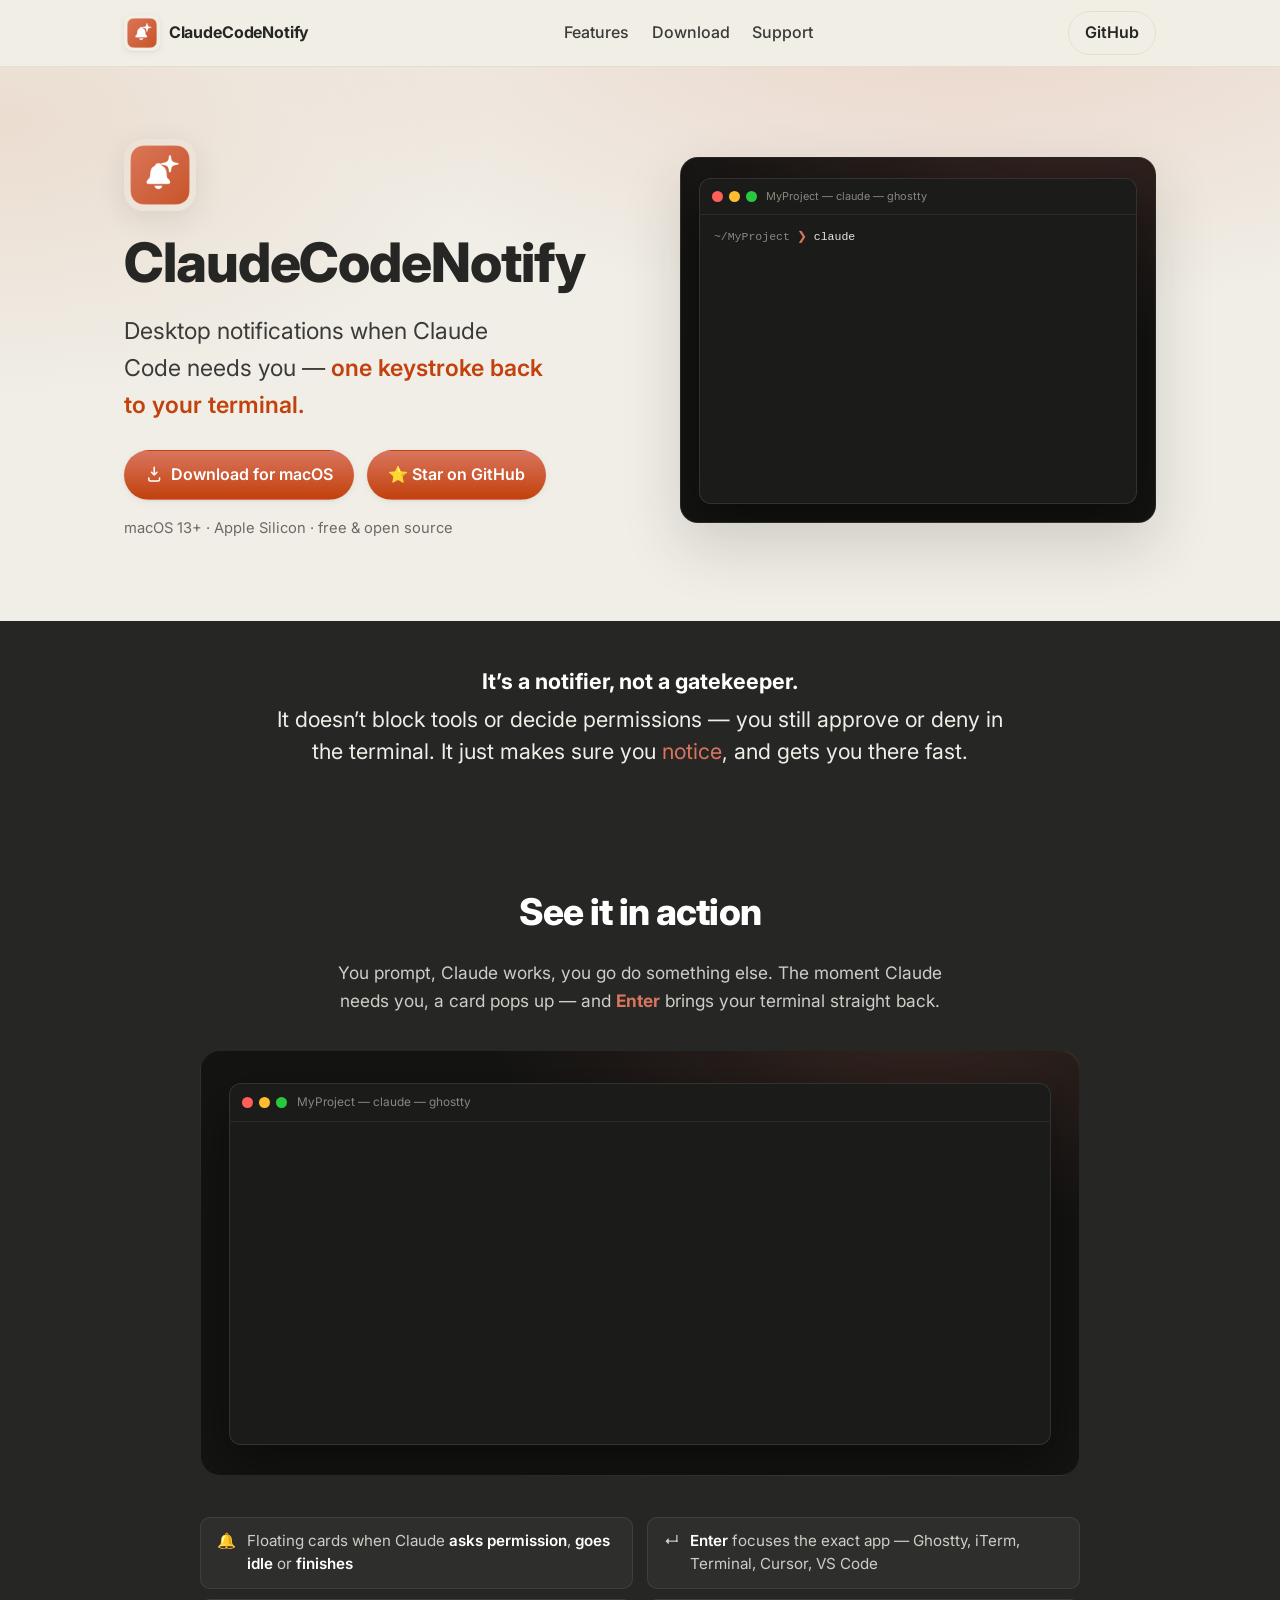
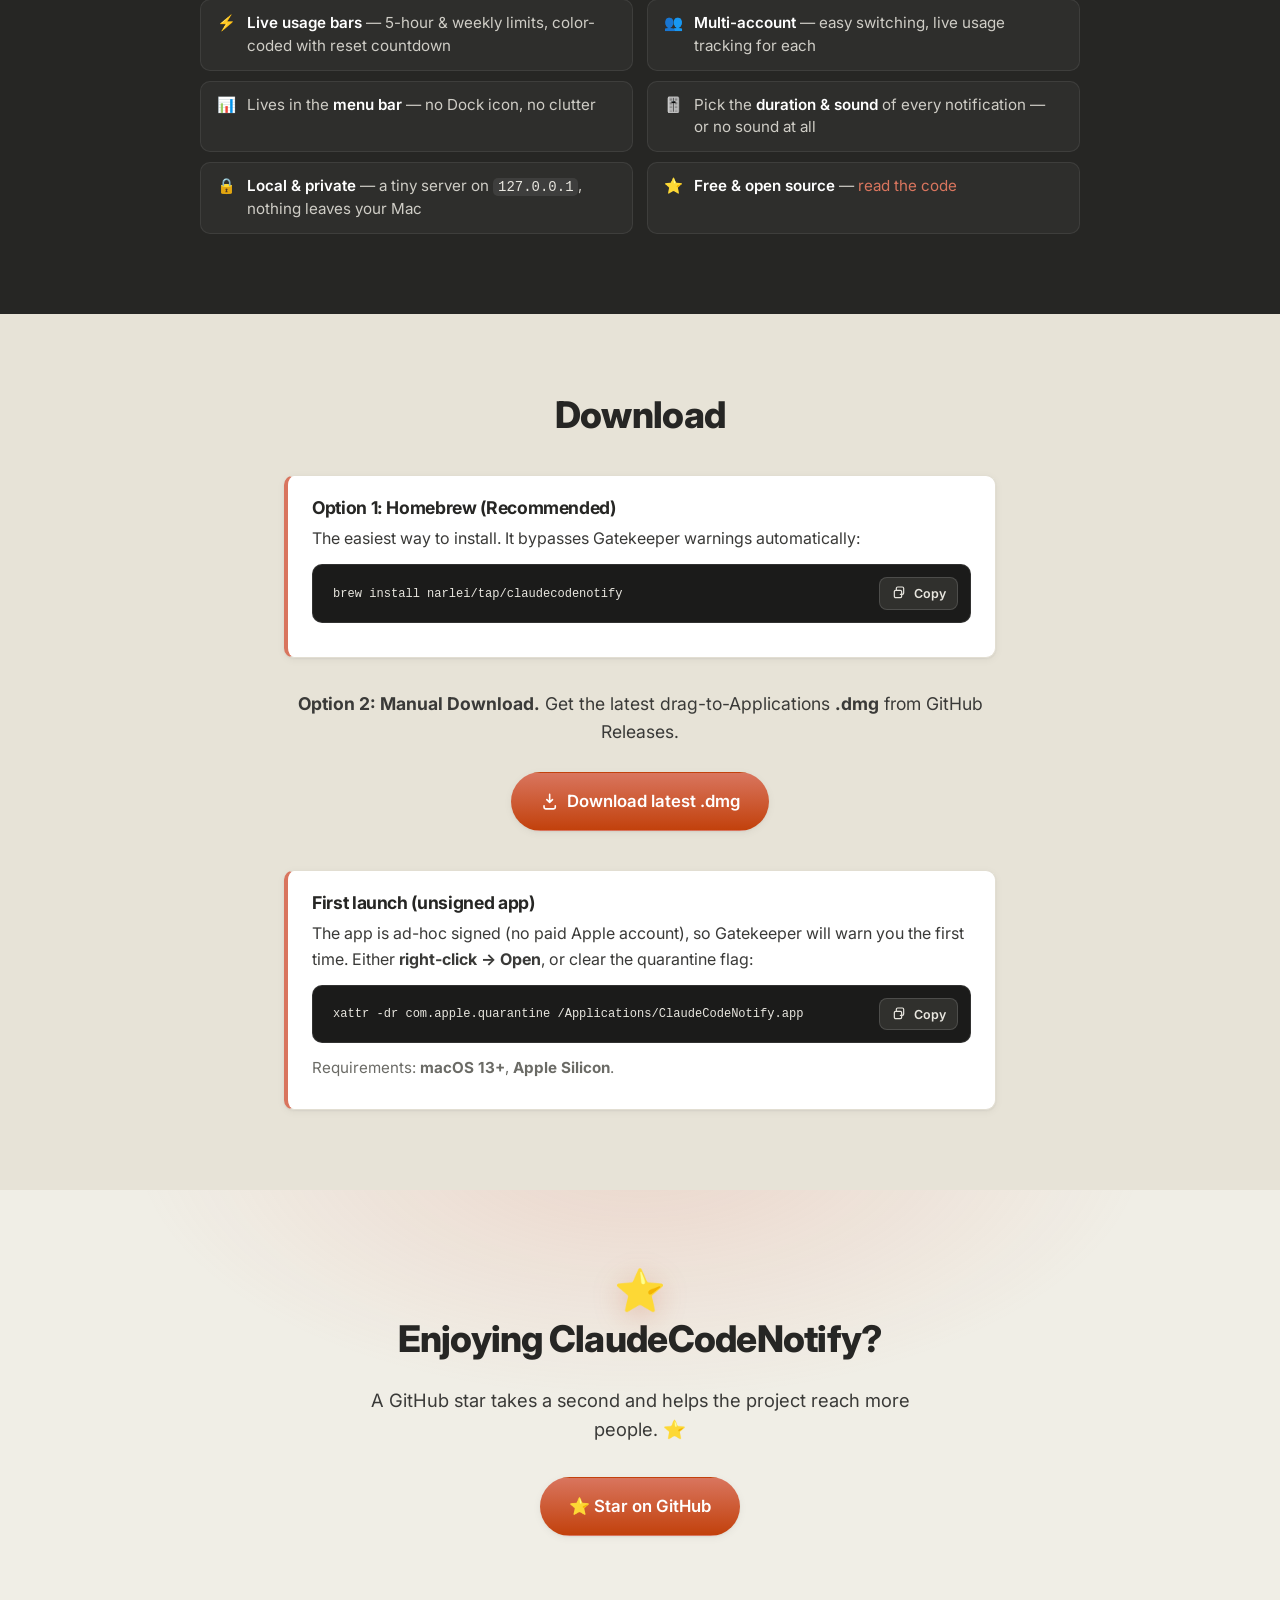
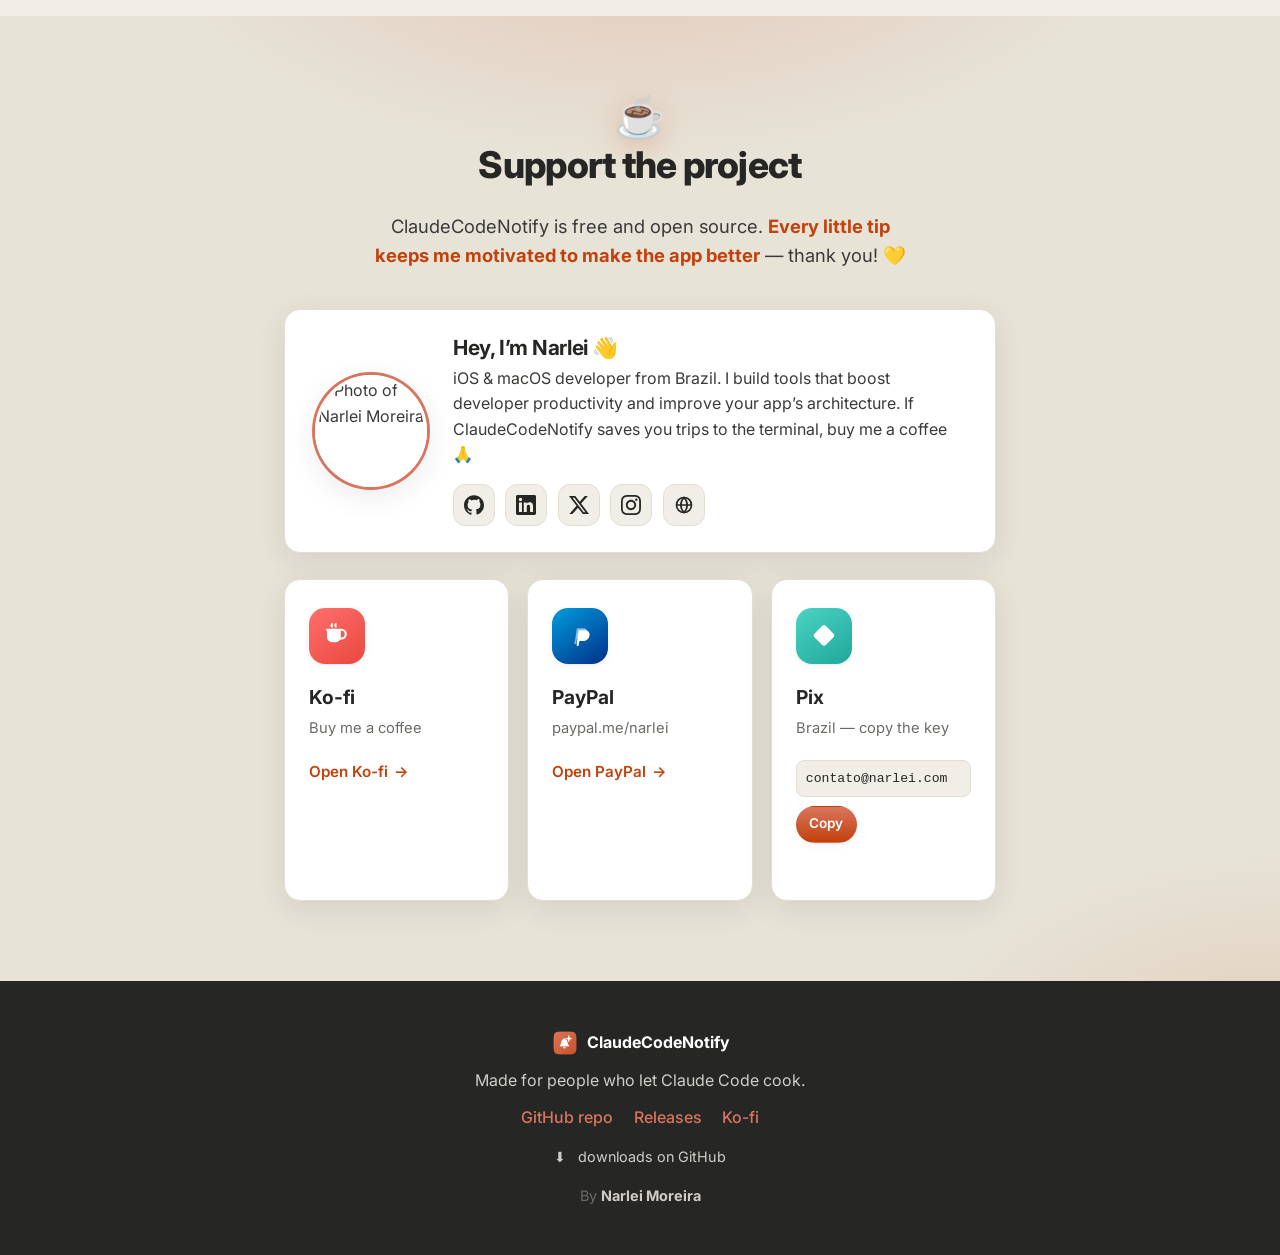
==== commit 37be73d8: "Add Github Star popup" ====
--- a/website/index.html
+++ b/website/index.html
@@ -60,8 +60,8 @@
               <svg class="btn__glyph" viewBox="0 0 24 24" aria-hidden="true" focusable="false"><path d="M12 3v10m0 0l-3.5-3.5M12 13l3.5-3.5M5 17v2a2 2 0 002 2h10a2 2 0 002-2v-2" fill="none" stroke="currentColor" stroke-width="2" stroke-linecap="round" stroke-linejoin="round"/></svg>
               Download for macOS
             </a>
-            <a class="btn btn--coffee" href="#support" data-track="hero-coffee">
-              Buy me a coffee ☕
+            <a class="btn btn--primary btn--star" href="https://github.com/narlei/claudecodenotify" target="_blank" rel="noopener" data-track="hero-star">
+              ⭐ Star on GitHub
             </a>
           </div>
           <p class="hero__note">macOS 13+ · Apple Silicon · free &amp; open source</p>
@@ -221,6 +221,23 @@
       </div>
     </section>
 
+    <!-- ───────────────────────── Star on GitHub ───────────────────────── -->
+    <section id="star" class="section section--star" aria-labelledby="star-title">
+      <div class="wrap wrap--narrow">
+        <span class="star__emoji" aria-hidden="true">⭐</span>
+        <h2 id="star-title" class="section__title">Enjoying ClaudeCodeNotify?</h2>
+        <p class="star__lead">
+          A GitHub star takes a second and helps the project reach more people. ⭐
+        </p>
+        <div class="star__actions">
+          <a class="btn btn--primary btn--lg btn--star" href="https://github.com/narlei/claudecodenotify" target="_blank" rel="noopener" data-track="star-section">
+            ⭐ Star on GitHub
+          </a>
+        </div>
+        <span id="star-count" class="star-count" hidden></span>
+      </div>
+    </section>
+
     <!-- ───────────────────────── Support ───────────────────────── -->
     <section id="support" class="section section--support" aria-labelledby="support-title">
       <div class="wrap wrap--narrow">
--- a/website/styles.css
+++ b/website/styles.css
@@ -142,15 +142,7 @@
 .hero__actions { display: flex; flex-wrap: wrap; gap: .8rem; margin-bottom: 1.1rem; }
 .hero__note { color: var(--muted); font-size: .92rem; margin: 0; }
 
-.hero__visual img {
-  width: 100%;
-  max-width: 520px;
-  height: auto;
-  border-radius: 18px;
-  box-shadow: var(--shadow-lg);
-  border: 1px solid rgba(255,255,255,.06);
-  display: block;
-}
+.hero__visual { display: flex; justify-content: center; }
 
 /* ───────────────────────── Band (what it is) ───────────────────────── */
 .band {
@@ -333,6 +325,22 @@
 }
 .demo__key.press kbd { transform: translateY(2px); border-bottom-width: 1px; }
 
+/* Hero variant — same animation, scaled down for the smaller hero column */
+.demo--hero { width: 100%; max-width: 520px; }
+.demo--hero .demo__stage {
+  padding: 20px 18px 18px;
+  border-radius: 18px;
+  box-shadow: var(--shadow-lg);
+  border-color: rgba(255,255,255,.07);
+}
+.demo--hero .demo__screen { font-size: .72rem; height: 288px; padding: 12px 14px 14px; }
+.demo--hero .demo__title { font-size: .68rem; }
+.demo--hero .demo__notif { width: 300px; top: 22px; padding: 11px 13px 10px; }
+.demo--hero .dn__txt strong { font-size: .8rem; }
+.demo--hero .dn__txt span { font-size: .72rem; }
+.demo--hero .dn__txt em { font-size: .64rem; }
+.demo--hero .demo__key { bottom: 16px; font-size: .72rem; }
+
 /* Compact feature list under the demo */
 .featlist {
   list-style: none;
@@ -590,6 +598,28 @@
   .about { flex-direction: column; text-align: center; padding: 28px 22px; }
   .socials { justify-content: center; }
 }
+
+/* ───────────────────────── Star on GitHub ───────────────────────── */
+.section--star {
+  background:
+    radial-gradient(820px 420px at 50% -12%, rgba(217,117,94,.20), transparent 62%),
+    var(--cream);
+  text-align: center;
+}
+.star__emoji {
+  display: block; text-align: center; font-size: 2.6rem; line-height: 1;
+  margin-bottom: .4rem; filter: drop-shadow(0 6px 14px rgba(194,65,12,.25));
+}
+.star__lead {
+  text-align: center; font-size: 1.15rem; margin: 0 auto 2rem; max-width: 46ch;
+  color: var(--text);
+}
+.star__actions { display: flex; justify-content: center; }
+.star-count {
+  display: block; margin-top: 1.1rem;
+  font-weight: 700; font-size: 1.05rem; color: var(--coral-deep);
+}
+.star-count[hidden] { display: none; }
 
 /* ───────────────────────── Footer ───────────────────────── */
 .site-footer { background: var(--ink); color: var(--on-dark); padding: 48px 0; }
@@ -654,7 +684,12 @@
       radial-gradient(900px 500px at 0% 10%, rgba(194,65,12,.14), transparent 55%),
       #1c1c1a;
   }
-  .accent, .pix__status { color: #e89a85; }
+  .accent, .pix__status, .star-count { color: #e89a85; }
+  .section--star {
+    background:
+      radial-gradient(820px 420px at 50% -12%, rgba(217,117,94,.22), transparent 62%),
+      #1c1c1a;
+  }
   .btn--coffee, .btn--ghost { color: #f4f2ea; }
   /* Ink sections stay dark; keep their light text readable */
   .band, .section--ink, .site-footer { background: #141413; }
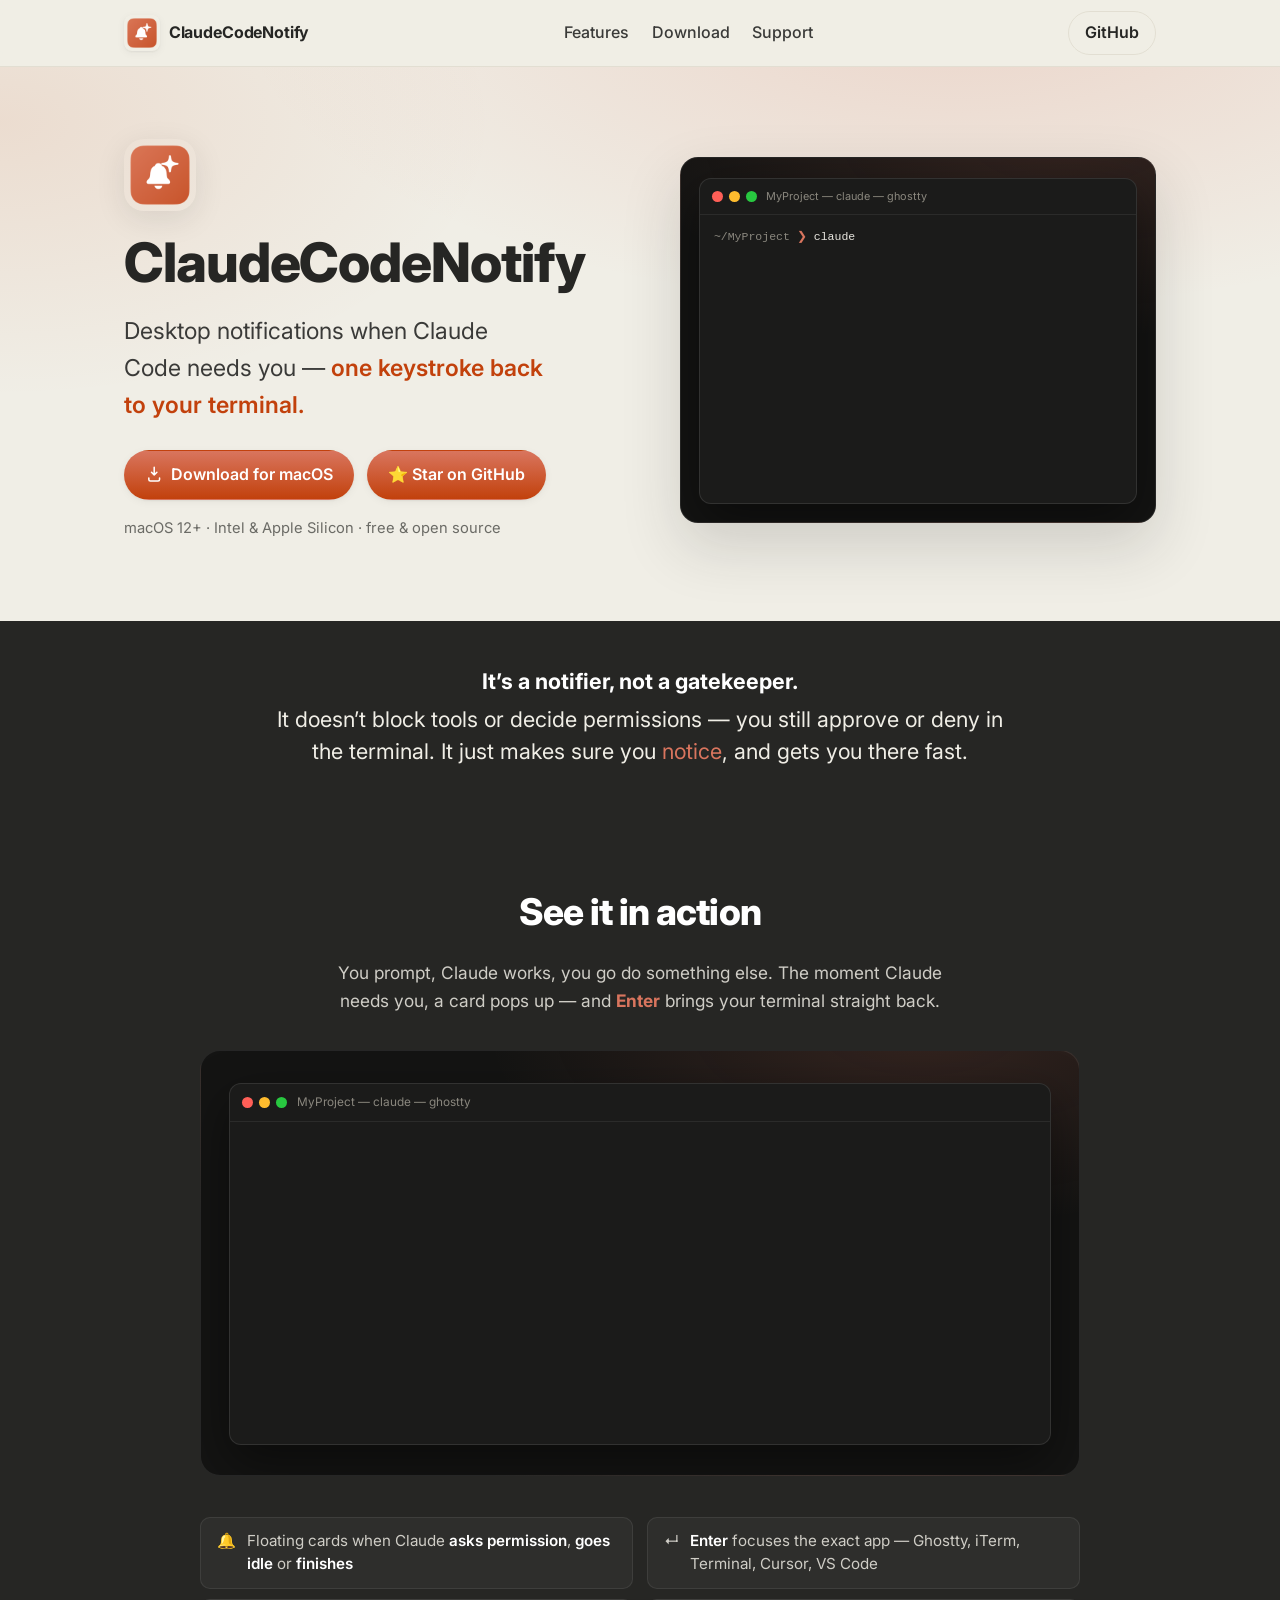
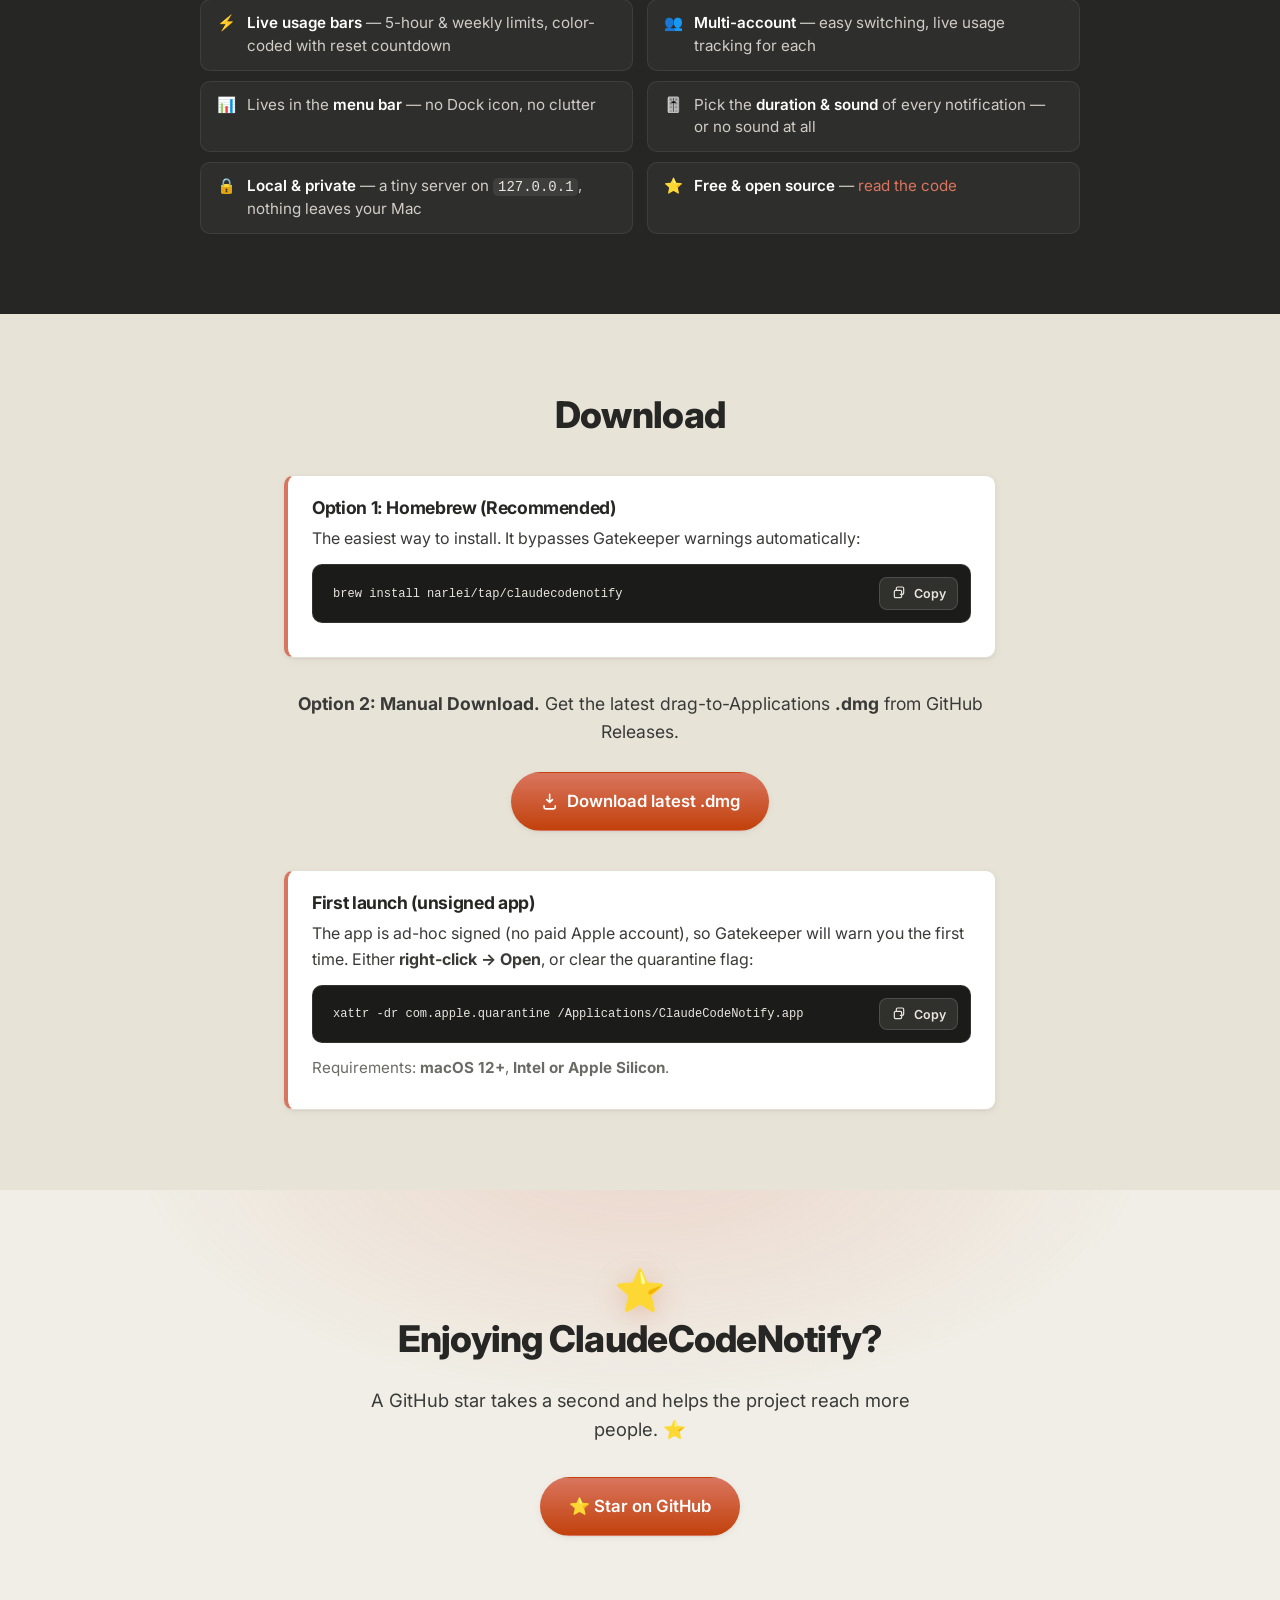
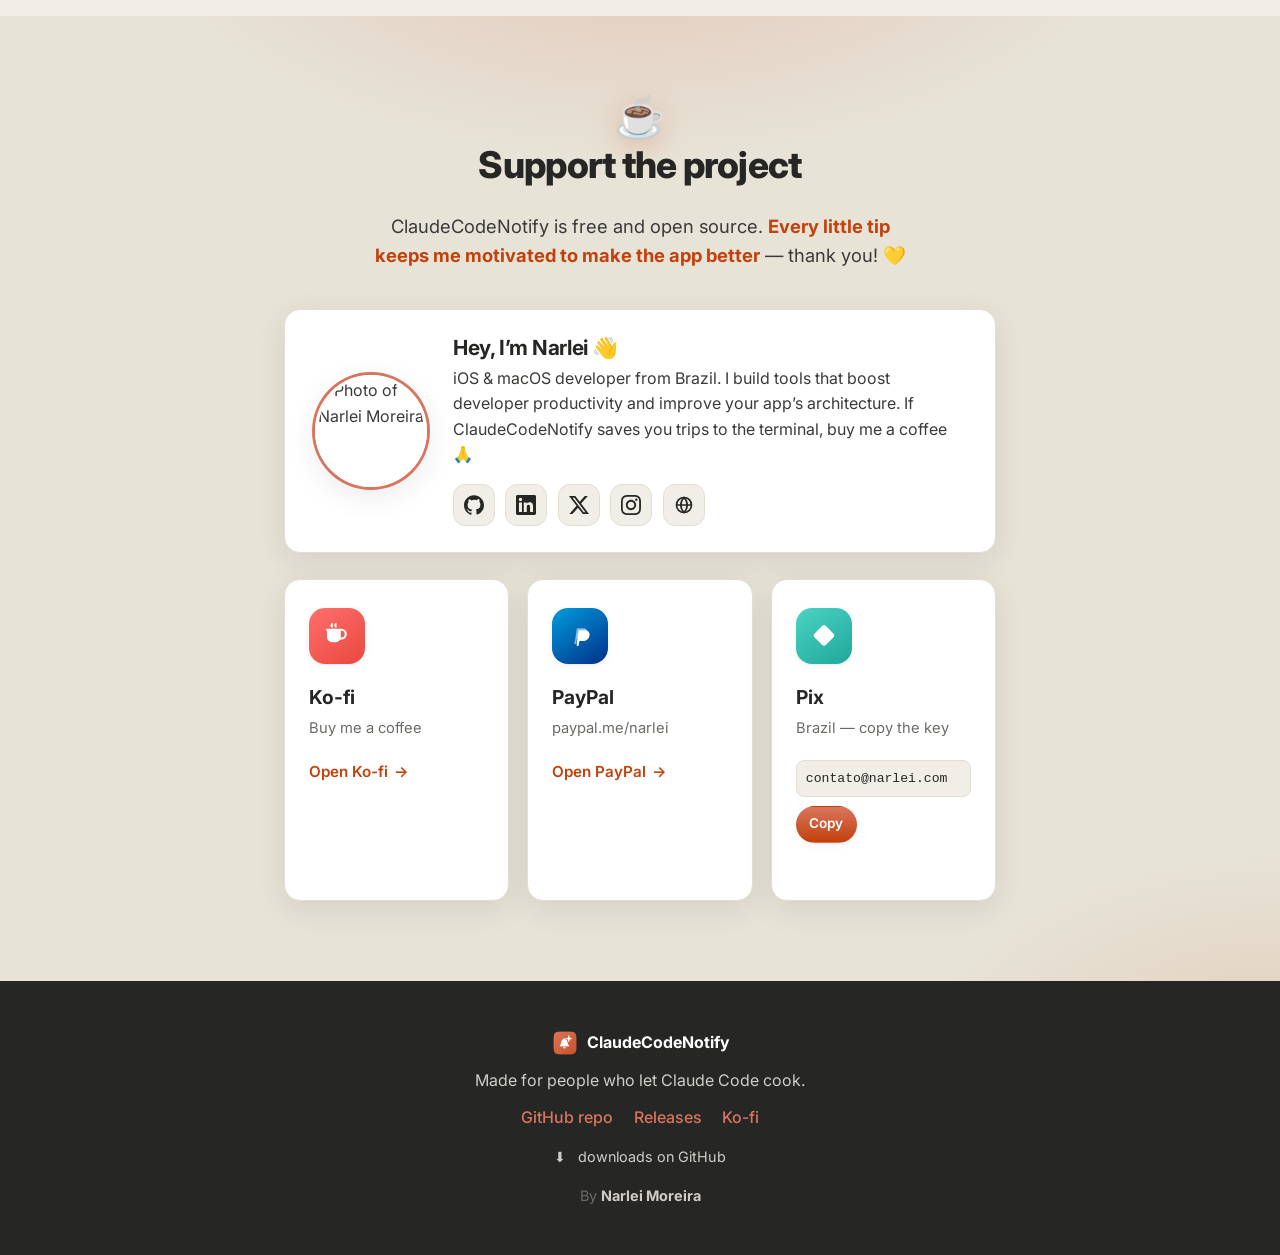
==== commit 9f7342b1: "Support intel" ====
--- a/website/index.html
+++ b/website/index.html
@@ -64,7 +64,7 @@
               ⭐ Star on GitHub
             </a>
           </div>
-          <p class="hero__note">macOS 13+ · Apple Silicon · free &amp; open source</p>
+          <p class="hero__note">macOS 12+ · Intel &amp; Apple Silicon · free &amp; open source</p>
         </div>
 
         <div class="hero__visual">
@@ -216,7 +216,7 @@
               <li>Press <kbd>⌘V</kbd>, then <kbd>Enter</kbd></li>
             </ol>
           </div>
-          <p class="callout__req">Requirements: <strong>macOS 13+</strong>, <strong>Apple Silicon</strong>.</p>
+          <p class="callout__req">Requirements: <strong>macOS 12+</strong>, <strong>Intel or Apple Silicon</strong>.</p>
         </div>
       </div>
     </section>
